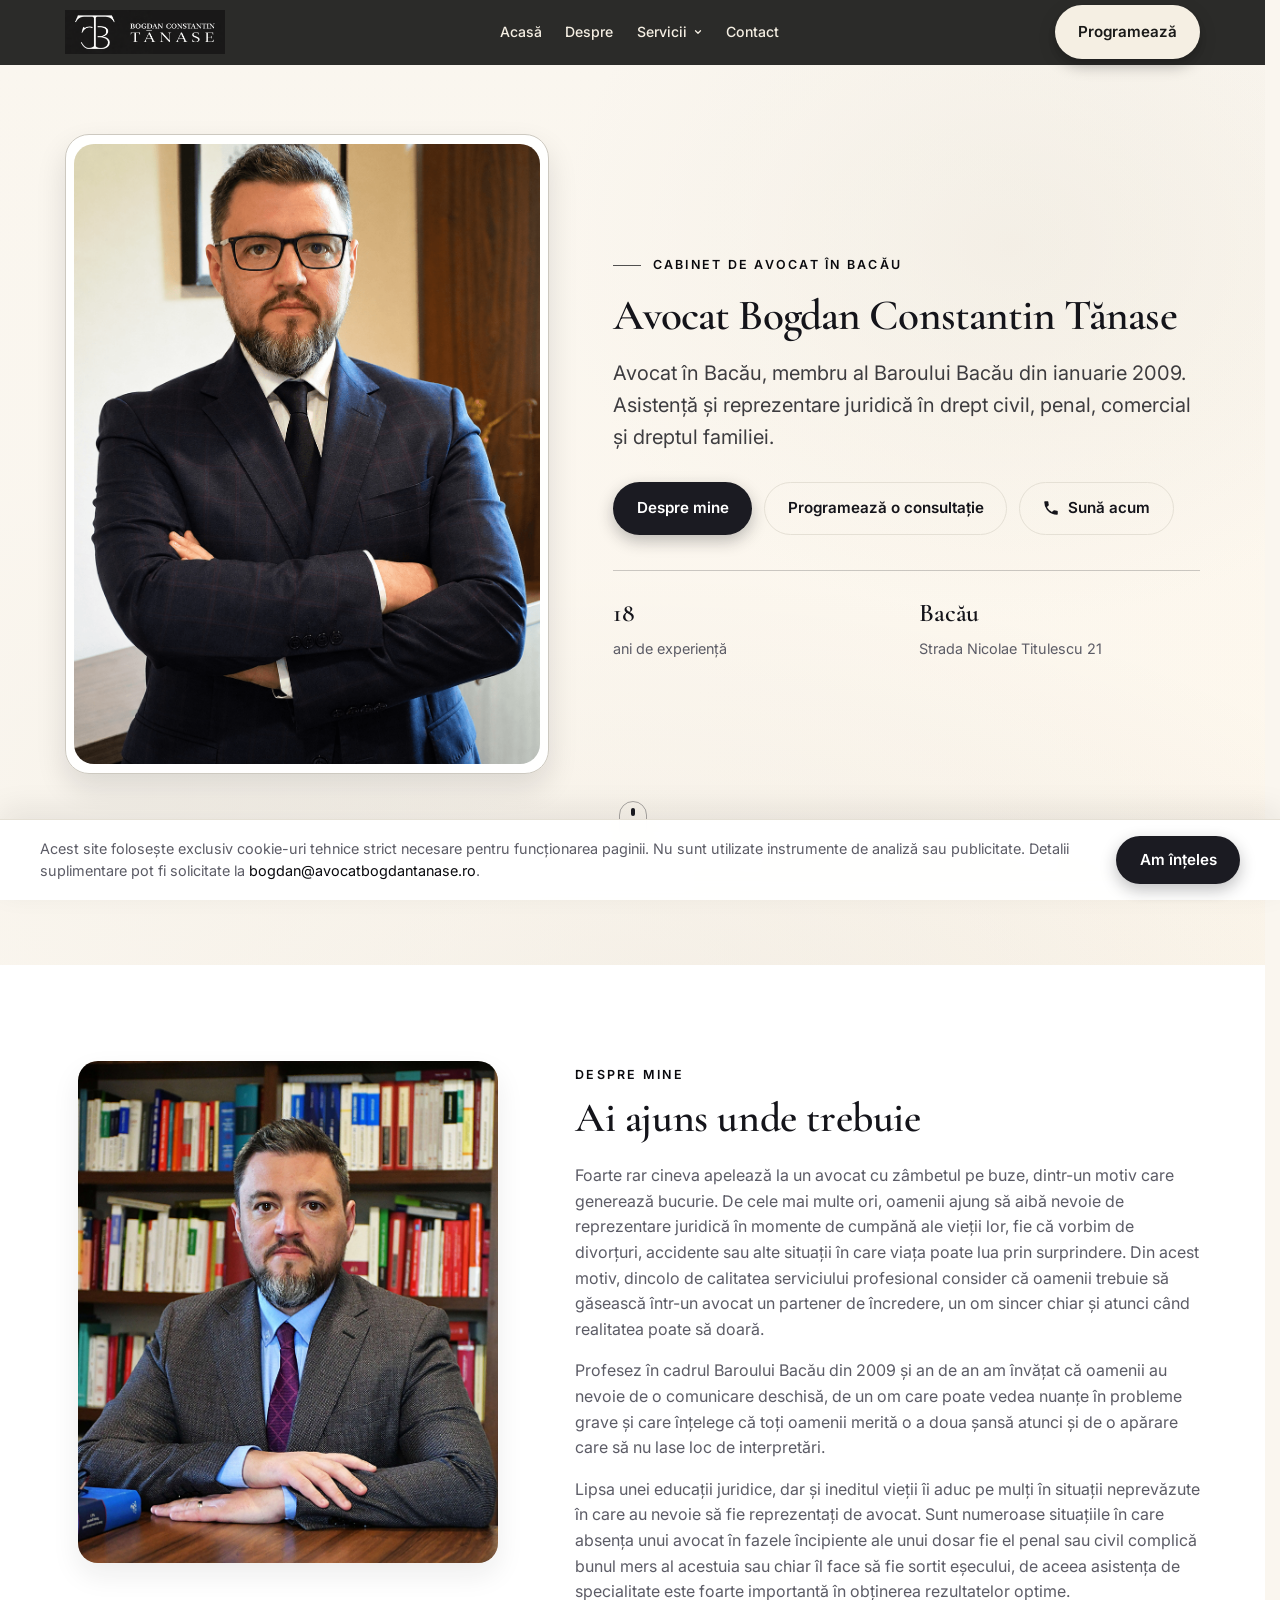
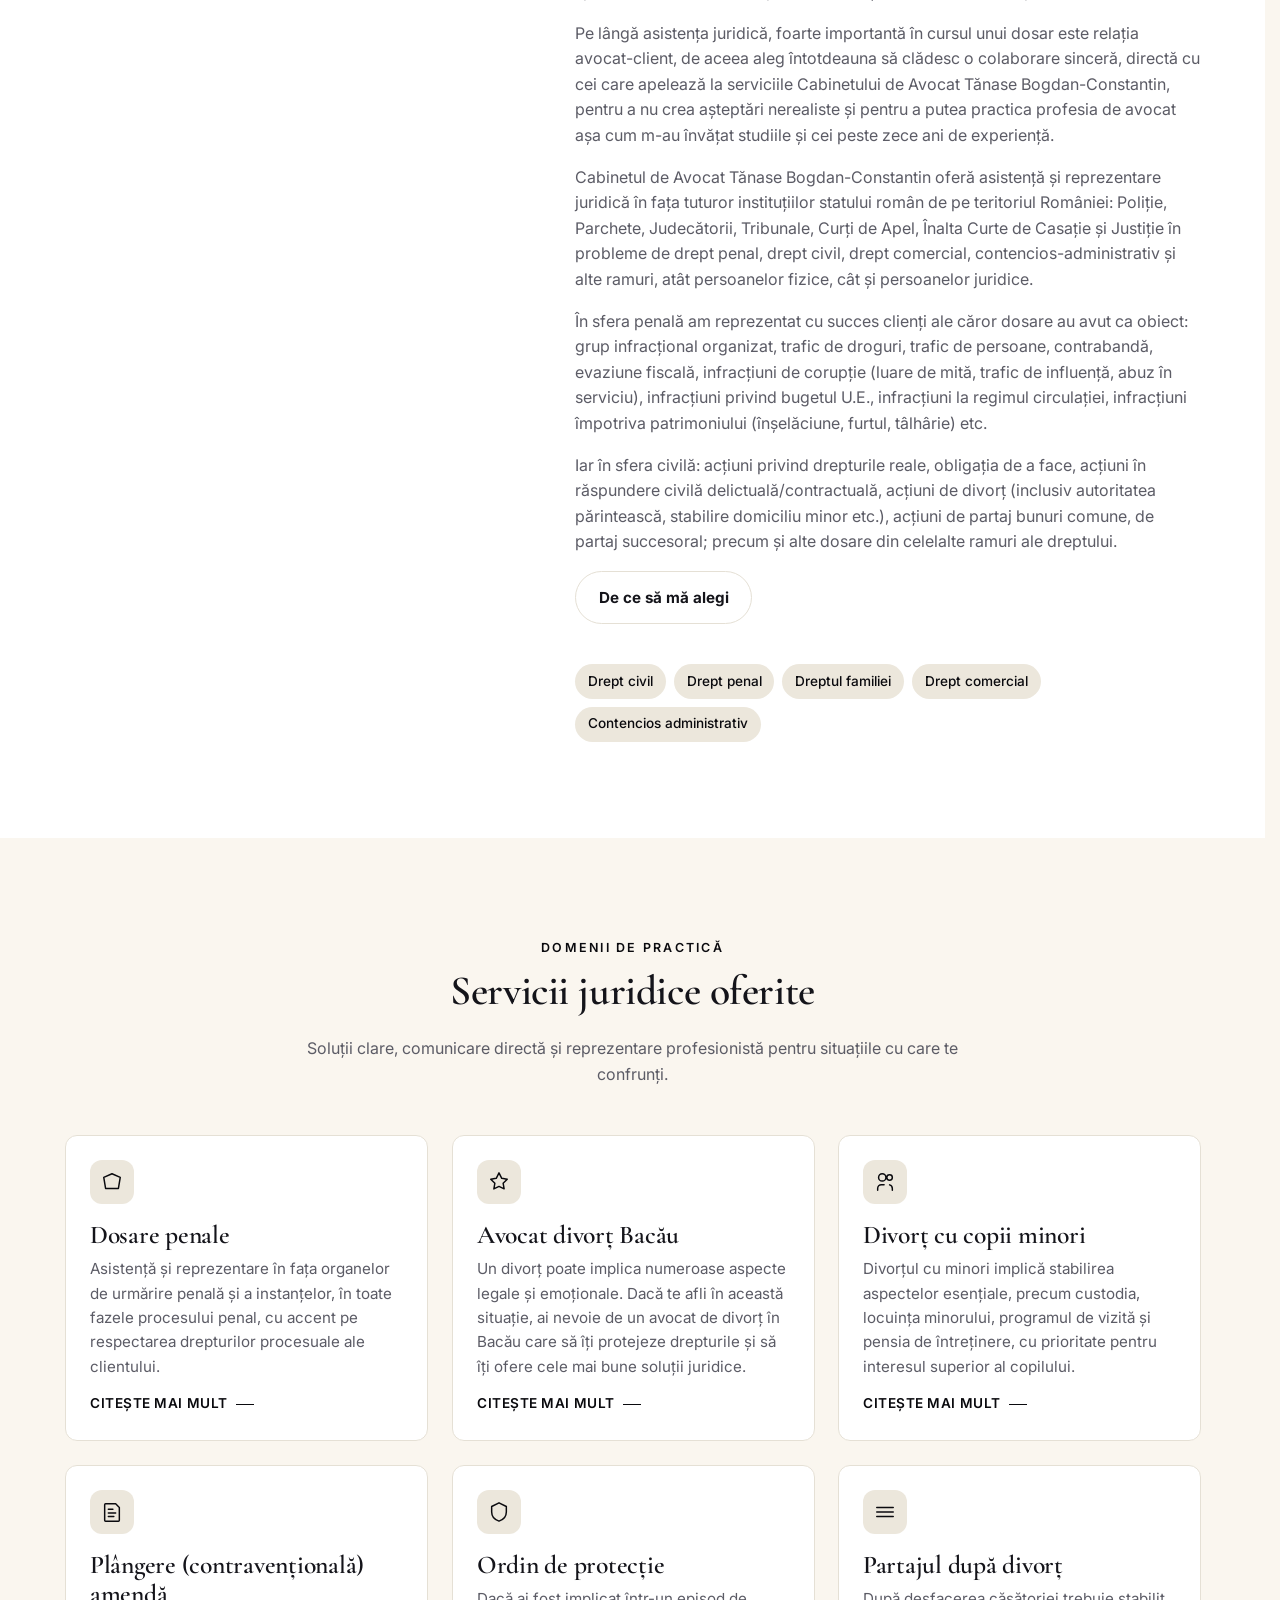
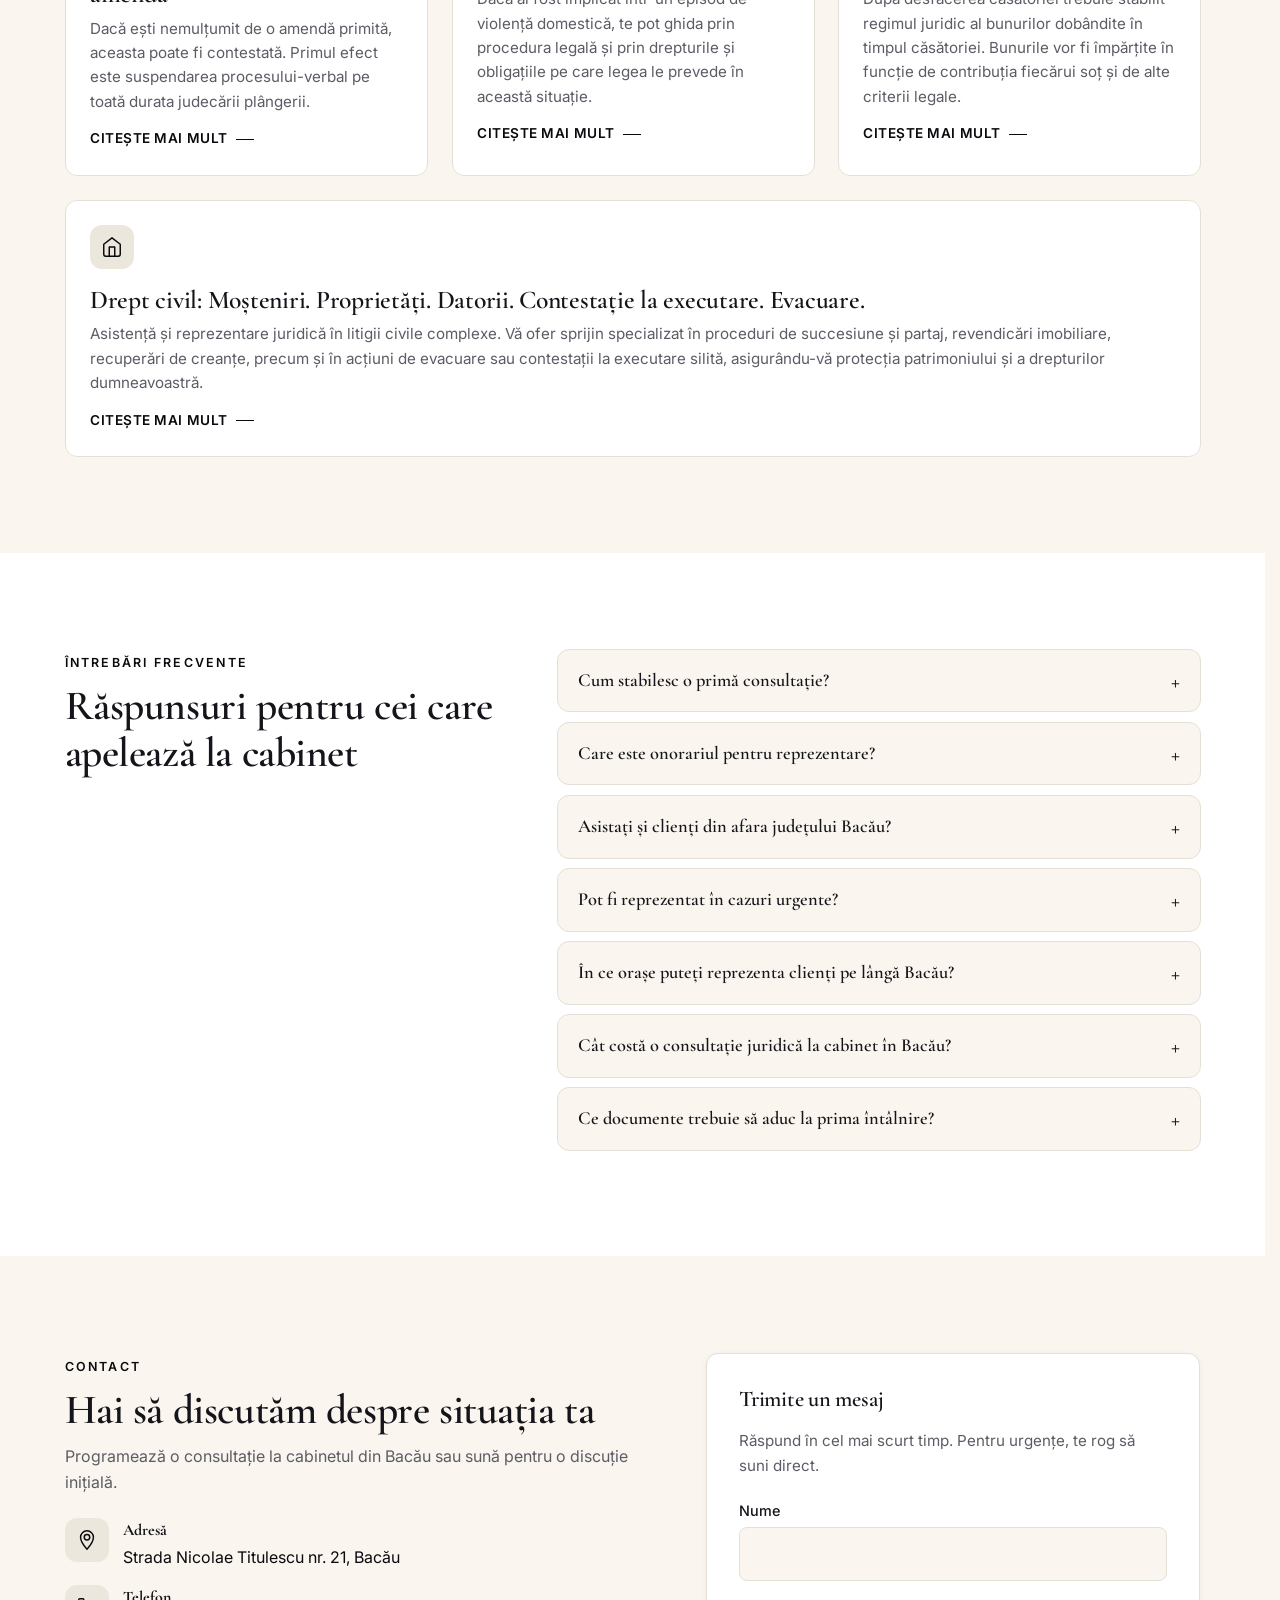
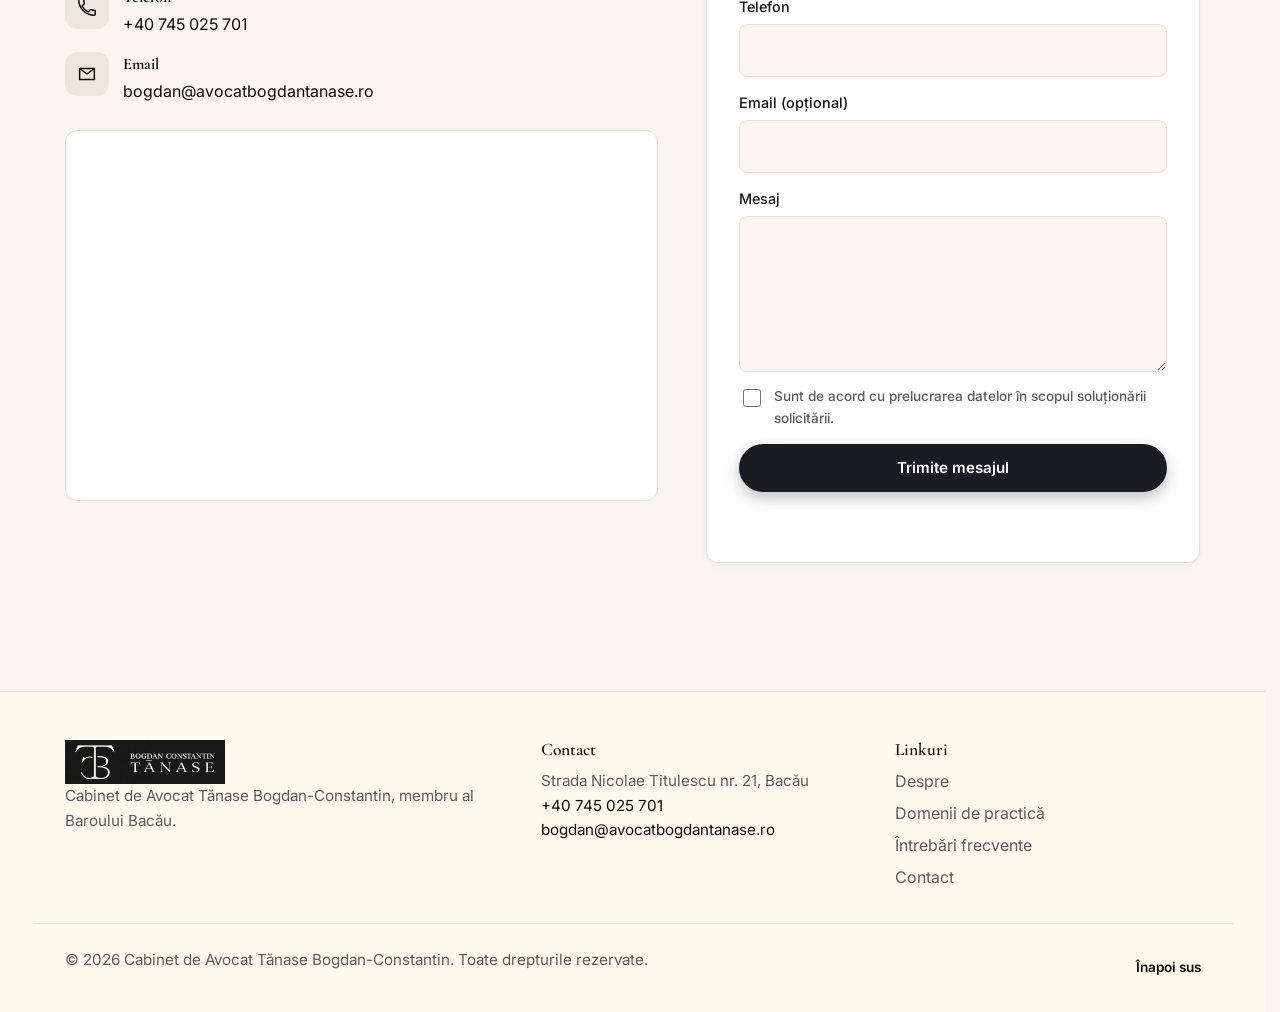
==== index.html @ f2c9bd24 "updated mobile menu" ====
<!doctype html>
<html lang="ro">

<head>
  <meta charset="utf-8">
  <meta name="viewport" content="width=device-width, initial-scale=1, viewport-fit=cover">
  <meta name="theme-color" content="#191918">
  <meta name="color-scheme" content="light dark">

  <title>Avocat Bacău | Cabinet Av. Bogdan Constantin Tănase</title>
  <meta name="description"
    content="Avocat în Bacău, Baroul Bacău din 2009. Drept civil, penal, divorț, partaj, ordin de protecție. Programări la +40 745 025 701.">
  <meta name="keywords"
    content="avocat Bacău, cabinet avocat Bacău, avocat Baroul Bacău, avocat divorț Bacău, avocat penalist Bacău, partaj Bacău, ordin de protecție Bacău, plângere contravențională Bacău, dosare penale Bacău, Bogdan Tănase avocat, dreptul familiei Bacău, drept civil Bacău">
  <meta name="author" content="Bogdan-Constantin Tănase">
  <meta name="robots" content="index, follow, max-image-preview:large">
  <meta name="geo.region" content="RO-BC">
  <meta name="geo.placename" content="Bacău">

  <link rel="canonical" href="https://www.avocatbogdantanase.ro/">
  <link rel="alternate" hreflang="ro-RO" href="https://www.avocatbogdantanase.ro/">
  <link rel="alternate" hreflang="x-default" href="https://www.avocatbogdantanase.ro/">

  <link rel="icon" href="favicon.ico" sizes="any">
  <link rel="icon" type="image/png" href="assets/img/logo.png" sizes="any">
  <link rel="apple-touch-icon" href="assets/img/logo.png">
  <link rel="manifest" href="site.webmanifest">

  <meta property="og:type" content="website">
  <meta property="og:locale" content="ro_RO">
  <meta property="og:site_name" content="Avocat Bogdan Constantin Tănase">
  <meta property="og:title" content="Avocat Bacău | Cabinet Av. Bogdan Constantin Tănase">
  <meta property="og:description"
    content="Avocat în Bacău, Baroul Bacău din 2009. Civil, penal, divorț, partaj, ordin de protecție. +40 745 025 701.">
  <meta property="og:url" content="https://www.avocatbogdantanase.ro/">
  <meta property="og:image" content="https://www.avocatbogdantanase.ro/assets/img/avocat-bogdan-tanase.png">
  <meta property="og:image:width" content="1200">
  <meta property="og:image:height" content="1200">
  <meta property="og:image:alt" content="Avocat Bogdan Constantin Tănase, cabinet avocat în Bacău">

  <meta name="twitter:card" content="summary_large_image">
  <meta name="twitter:title" content="Avocat Bacău | Cabinet Av. Bogdan Constantin Tănase">
  <meta name="twitter:description"
    content="Avocat în Bacău, Baroul Bacău. Civil, penal, dreptul familiei. Programări la +40 745 025 701.">
  <meta name="twitter:image" content="https://www.avocatbogdantanase.ro/assets/img/avocat-bogdan-tanase.png">

  <link rel="preconnect" href="https://fonts.googleapis.com">
  <link rel="preconnect" href="https://fonts.gstatic.com" crossorigin>
  <link rel="preload" as="image" href="assets/img/avocat-bogdan-tanase.png" fetchpriority="high">
  <link rel="stylesheet"
    href="https://fonts.googleapis.com/css2?family=Cormorant+Garamond:wght@500;600;700&family=Inter:wght@400;500;600;700&display=swap">
  <link rel="stylesheet" href="assets/css/styles.css">

  <script type="application/ld+json">
{
  "@context": "https://schema.org",
  "@graph": [
    {
      "@type": "Attorney",
      "@id": "https://www.avocatbogdantanase.ro/#attorney",
      "name": "Bogdan-Constantin Tănase",
      "alternateName": "Avocat Bogdan Constantin Tănase",
      "image": "https://www.avocatbogdantanase.ro/assets/img/avocat-bogdan-tanase.png",
      "url": "https://www.avocatbogdantanase.ro/",
      "telephone": "+40745025701",
      "email": "bogdan@avocatbogdantanase.ro",
      "memberOf": { "@type": "Organization", "name": "Baroul Bacău" },
      "address": {
        "@type": "PostalAddress",
        "streetAddress": "Strada Nicolae Titulescu 21",
        "addressLocality": "Bacău",
        "addressRegion": "Bacău",
        "addressCountry": "RO"
      },
      "areaServed": [
        { "@type": "City", "name": "Bacău" },
        { "@type": "AdministrativeArea", "name": "Județul Bacău" },
        { "@type": "Country", "name": "România" }
      ],
      "knowsLanguage": ["ro", "en"],
      "knowsAbout": [
        "Drept civil",
        "Drept penal",
        "Dreptul familiei",
        "Divorț",
        "Partaj",
        "Ordin de protecție",
        "Plângere contravențională",
        "Drept comercial",
        "Contencios administrativ"
      ]
    },
    {
      "@type": "Person",
      "@id": "https://www.avocatbogdantanase.ro/#person",
      "name": "Bogdan-Constantin Tănase",
      "jobTitle": "Avocat",
      "worksFor": { "@id": "https://www.avocatbogdantanase.ro/#business" },
      "memberOf": { "@type": "Organization", "name": "Baroul Bacău" },
      "url": "https://www.avocatbogdantanase.ro/",
      "image": "https://www.avocatbogdantanase.ro/assets/img/avocat-bogdan-tanase.png"
    },
    {
      "@type": "LegalService",
      "@id": "https://www.avocatbogdantanase.ro/#business",
      "name": "Cabinet de Avocat Tănase Bogdan-Constantin",
      "image": "https://www.avocatbogdantanase.ro/assets/img/avocat-bogdan-tanase.png",
      "logo": "https://www.avocatbogdantanase.ro/assets/img/logo.png",
      "url": "https://www.avocatbogdantanase.ro/",
      "telephone": "+40745025701",
      "email": "bogdan@avocatbogdantanase.ro",
      "priceRange": "$$",
      "currenciesAccepted": "RON",
      "paymentAccepted": "Numerar, Transfer bancar",
      "address": {
        "@type": "PostalAddress",
        "streetAddress": "Strada Nicolae Titulescu 21",
        "addressLocality": "Bacău",
        "addressRegion": "Bacău",
        "postalCode": "600162",
        "addressCountry": "RO"
      },
      "geo": {
        "@type": "GeoCoordinates",
        "latitude": "46.5670",
        "longitude": "26.9146"
      },
      "areaServed": [
        { "@type": "City", "name": "Bacău" },
        { "@type": "City", "name": "Onești" },
        { "@type": "City", "name": "Comănești" },
        { "@type": "City", "name": "Moinești" },
        { "@type": "AdministrativeArea", "name": "Județul Bacău" }
      ],
      "openingHoursSpecification": [
        {
          "@type": "OpeningHoursSpecification",
          "dayOfWeek": ["Monday","Tuesday","Wednesday","Thursday","Friday"],
          "opens": "09:00",
          "closes": "18:00"
        }
      ],
      "hasOfferCatalog": {
        "@type": "OfferCatalog",
        "name": "Servicii juridice",
        "itemListElement": [
          { "@type": "Offer", "itemOffered": { "@type": "Service", "name": "Avocat divorț Bacău", "url": "https://www.avocatbogdantanase.ro/servicii/avocat-divort-bacau.html" } },
          { "@type": "Offer", "itemOffered": { "@type": "Service", "name": "Divorț cu copii minori", "url": "https://www.avocatbogdantanase.ro/servicii/divort-cu-copii-minori.html" } },
          { "@type": "Offer", "itemOffered": { "@type": "Service", "name": "Partaj după divorț", "url": "https://www.avocatbogdantanase.ro/servicii/partaj-dupa-divort.html" } },
          { "@type": "Offer", "itemOffered": { "@type": "Service", "name": "Ordin de protecție", "url": "https://www.avocatbogdantanase.ro/servicii/ordin-de-protectie.html" } },
          { "@type": "Offer", "itemOffered": { "@type": "Service", "name": "Plângere contravențională", "url": "https://www.avocatbogdantanase.ro/servicii/plangere-contraventionala.html" } },
          { "@type": "Offer", "itemOffered": { "@type": "Service", "name": "Avocat penalist", "url": "https://www.avocatbogdantanase.ro/servicii/dosare-penale.html" } }
        ]
      }
    },
    {
      "@type": "BreadcrumbList",
      "itemListElement": [
        {
          "@type": "ListItem",
          "position": 1,
          "name": "Acasă",
          "item": "https://www.avocatbogdantanase.ro/"
        }
      ]
    },
    {
      "@type": "FAQPage",
      "mainEntity": [
        {
          "@type": "Question",
          "name": "Cum stabilesc o primă consultație?",
          "acceptedAnswer": {
            "@type": "Answer",
            "text": "Programarea se face telefonic la +40 745 025 701 sau prin formularul de contact. Vei primi confirmarea zilei și a orei rezervate."
          }
        },
        {
          "@type": "Question",
          "name": "Care este onorariul pentru reprezentare?",
          "acceptedAnswer": {
            "@type": "Answer",
            "text": "Onorariul se discută transparent la prima întâlnire, în funcție de complexitatea dosarului și de etapele necesare. Nu există costuri ascunse."
          }
        },
        {
          "@type": "Question",
          "name": "Asistați și clienți din afara județului Bacău?",
          "acceptedAnswer": {
            "@type": "Answer",
            "text": "Da. Cabinetul oferă asistență și reprezentare juridică în fața instanțelor de pe întreg teritoriul României."
          }
        },
        {
          "@type": "Question",
          "name": "Pot fi reprezentat în cazuri urgente?",
          "acceptedAnswer": {
            "@type": "Answer",
            "text": "În situațiile urgente, precum reținere, audieri sau ordin de protecție, te rog să suni direct la +40 745 025 701."
          }
        },
        {
          "@type": "Question",
          "name": "În ce orașe puteți reprezenta clienți pe lângă Bacău?",
          "acceptedAnswer": {
            "@type": "Answer",
            "text": "Cabinetul are sediul în Bacău, însă reprezint clienți și în Onești, Comănești, Moinești, precum și în fața Curții de Apel Bacău și a tuturor instanțelor din județ. Pentru cauze din alte județe, asistența se poate organiza prin substituire colegială sau deplasare, în funcție de complexitatea dosarului."
          }
        },
        {
          "@type": "Question",
          "name": "Cât costă o consultație juridică la cabinet în Bacău?",
          "acceptedAnswer": {
            "@type": "Answer",
            "text": "Onorariul pentru o consultație inițială se stabilește la programare, în funcție de complexitatea problemei și de durata estimată a întâlnirii. Pentru cauzele preluate ulterior, valoarea consultației se include în onorariul global. Toate aspectele financiare sunt comunicate clar înainte de semnarea contractului de asistență juridică."
          }
        },
        {
          "@type": "Question",
          "name": "Ce documente trebuie să aduc la prima întâlnire?",
          "acceptedAnswer": {
            "@type": "Answer",
            "text": "Aduceți cartea de identitate și orice înscris relevant pentru cauza dumneavoastră: contracte, procese-verbale, citații, hotărâri anterioare, sentințe, corespondență. Dacă nu sunteți sigur ce este util, treceți pe la cabinet cu tot dosarul așa cum îl aveți; alegem împreună ce ne folosește."
          }
        }
      ]
    }
  ]
}
</script>
</head>

<body>

  <a class="skip-link" href="#main">Sari la conținut</a>

  <div class="scroll-progress" aria-hidden="true"><span></span></div>

  <header class="site-header" id="top">
    <div class="container header-row">
      <a href="#top" class="brand" aria-label="Avocat Bogdan Constantin Tănase, pagina principală">
        <img src="assets/img/logo.png" alt="Cabinet de Avocat Bogdan Constantin Tănase, Baroul Bacău" width="160"
          height="48" decoding="async" fetchpriority="high">
      </a>

      <nav class="nav-desktop" aria-label="Navigație principală">
        <ul>
          <li><a href="#hero">Acasă</a></li>
          <li><a href="#despre">Despre</a></li>
          <li class="has-dropdown">
            <a href="#domenii">
              Servicii
              <svg width="10" height="10" viewBox="0 0 24 24" fill="none" stroke="currentColor" stroke-width="3" stroke-linecap="round" stroke-linejoin="round" aria-hidden="true"><path d="M6 9l6 6 6-6"/></svg>
            </a>
            <ul class="dropdown">
              <li><a href="servicii/avocat-divort-bacau.html">Avocat divorț</a></li>
              <li><a href="servicii/divort-cu-copii-minori.html">Divorț cu minori</a></li>
              <li><a href="servicii/partaj-dupa-divort.html">Partaj după divorț</a></li>
              <li><a href="servicii/dosare-penale.html">Dosare penale</a></li>
              <li><a href="servicii/plangere-contraventionala.html">Plângere contravențională</a></li>
              <li><a href="servicii/ordin-de-protectie.html">Ordin de protecție</a></li>
              <li><a href="servicii/drept-civil.html">Drept civil</a></li>
            </ul>
          </li>
          <li><a href="#contact">Contact</a></li>
        </ul>
      </nav>

      <a class="btn btn-primary header-cta" href="#contact">Programează</a>

      <button class="menu-toggle" type="button" aria-label="Deschide meniul" aria-controls="mobile-menu"
        aria-expanded="false">
        <span></span><span></span><span></span>
      </button>
    </div>
  </header>

  <dialog id="mobile-menu" class="mobile-menu" aria-label="Meniu mobil">
    <div class="mobile-menu-inner">
      <button class="menu-close" type="button" aria-label="Închide meniul">
        <svg width="24" height="24" viewBox="0 0 24 24" aria-hidden="true">
          <path d="M6 6l12 12M18 6L6 18" fill="none" stroke="currentColor" stroke-width="2" stroke-linecap="round" />
        </svg>
      </button>
      <nav aria-label="Navigație mobilă">
        <ul>
          <li><a href="#hero" data-close>Acasă</a></li>
          <li><a href="#domenii" data-close>Domenii de practică</a></li>
          <li><a href="#alegere" data-close>De ce să mă alegi</a></li>
          <li><a href="#faq" data-close>Întrebări frecvente</a></li>
          <li><a href="#contact" data-close>Contact</a></li>
        </ul>
      </nav>
    </div>
  </dialog>

  <main id="main">

    <section class="hero" id="hero">
      <div class="hero-bg" aria-hidden="true">
        <div class="hero-layer"></div>
      </div>
      <div class="container hero-inner">
        <div class="hero-portrait">
          <img src="assets/img/homepage.png"
            alt="Portret Avocat Bogdan Constantin Tănase, cabinet de avocat în Bacău"
            width="900" height="1200" decoding="async" fetchpriority="high">
        </div>
        <div class="hero-content">
          <p class="eyebrow">Cabinet de Avocat în Bacău</p>
          <h1>Avocat Bogdan Constantin Tănase</h1>
          <p class="lede">Avocat în Bacău, membru al Baroului Bacău din ianuarie 2009. Asistență și reprezentare juridică
            în drept civil, penal, comercial și dreptul familiei.</p>
          <div class="hero-cta">
            <a class="btn btn-primary" href="#despre">Despre mine</a>
            <a class="btn btn-ghost" href="#contact">Programează o consultație</a>
            <a class="btn btn-ghost" href="tel:+40745025701" aria-label="Sună la numărul +40 745 025 701">
              <svg width="18" height="18" viewBox="0 0 24 24" aria-hidden="true" focusable="false">
                <path
                  d="M6.6 10.8a15.1 15.1 0 0 0 6.6 6.6l2.2-2.2a1 1 0 0 1 1-.25 11.5 11.5 0 0 0 3.6.57 1 1 0 0 1 1 1V20a1 1 0 0 1-1 1A17 17 0 0 1 3 4a1 1 0 0 1 1-1h3.5a1 1 0 0 1 1 1 11.5 11.5 0 0 0 .57 3.6 1 1 0 0 1-.25 1L6.6 10.8z"
                  fill="currentColor" />
              </svg>
              Sună acum
            </a>
          </div>
          <ul class="hero-meta">
            <li><strong>18</strong><span>ani de experiență</span></li>
            <li><strong>Bacău</strong><span>Strada Nicolae Titulescu 21</span></li>
          </ul>
        </div>
      </div>
      <a class="scroll-indicator" href="#despre" aria-label="Derulează către secțiunea Despre">
        <span></span>
      </a>
    </section>

    <section class="section despre" id="despre">
      <div class="container despre-grid">
        <div class="despre-photo">
          <img src="assets/img/avocat-bogdan-tanase-latest.jpg"
            alt="Avocat Bogdan Constantin Tănase, Baroul Bacău, cabinet de avocat în Bacău, strada Nicolae Titulescu"
            width="900" height="1200" loading="lazy" decoding="async">
        </div>
        <div class="despre-text">
          <p class="eyebrow">Despre mine</p>
          <h2>Ai ajuns unde trebuie</h2>
          <p>Foarte rar cineva apelează la un avocat cu zâmbetul pe buze, dintr-un motiv care generează bucurie. De cele
            mai multe ori, oamenii ajung să aibă nevoie de reprezentare juridică în momente de cumpănă ale vieții lor,
            fie că vorbim de divorțuri, accidente sau alte situații în care viața poate lua prin surprindere. Din acest
            motiv, dincolo de calitatea serviciului profesional consider că oamenii trebuie să găsească într-un avocat
            un partener de încredere, un om sincer chiar și atunci când realitatea poate să doară.</p>
          <p>Profesez în cadrul Baroului Bacău din 2009 și an de an am învățat că oamenii au nevoie de o comunicare
            deschisă, de un om care poate vedea nuanțe în probleme grave și care înțelege că toți oamenii merită o a
            doua șansă atunci și de o apărare care să nu lase loc de interpretări.</p>
          <p>Lipsa unei educații juridice, dar și ineditul vieții îi aduc pe mulți în situații neprevăzute în care au
            nevoie să fie reprezentați de avocat. Sunt numeroase situațiile în care absența unui avocat în fazele
            încipiente ale unui dosar fie el penal sau civil complică bunul mers al acestuia sau chiar îl face să fie
            sortit eșecului, de aceea asistența de specialitate este foarte importantă în obținerea rezultatelor optime.
          </p>
          <p>Pe lângă asistența juridică, foarte importantă în cursul unui dosar este relația avocat-client, de aceea
            aleg întotdeauna să clădesc o colaborare sinceră, directă cu cei care apelează la serviciile Cabinetului de
            Avocat Tănase Bogdan-Constantin, pentru a nu crea așteptări nerealiste și pentru a putea practica profesia
            de avocat așa cum m-au învățat studiile și cei peste zece ani de experiență.</p>
          <p>Cabinetul de Avocat Tănase Bogdan-Constantin oferă asistență și reprezentare juridică în fața tuturor
            instituțiilor statului român de pe teritoriul României: Poliție, Parchete, Judecătorii, Tribunale, Curți de
            Apel, Înalta Curte de Casație și Justiție în probleme de drept penal, drept civil, drept comercial,
            contencios-administrativ și alte ramuri, atât persoanelor fizice, cât și persoanelor juridice.</p>
          <p>În sfera penală am reprezentat cu succes clienți ale căror dosare au avut ca obiect: grup infracțional
            organizat, trafic de droguri, trafic de persoane, contrabandă, evaziune fiscală, infracțiuni de corupție
            (luare de mită, trafic de influență, abuz în serviciu), infracțiuni privind bugetul U.E., infracțiuni la
            regimul circulației, infracțiuni împotriva patrimoniului (înșelăciune, furtul, tâlhârie) etc.</p>
          <p>Iar în sfera civilă: acțiuni privind drepturile reale, obligația de a face, acțiuni în răspundere civilă
            delictuală/contractuală, acțiuni de divorț (inclusiv autoritatea părintească, stabilire domiciliu minor
            etc.), acțiuni de partaj bunuri comune, de partaj succesoral; precum și alte dosare din celelalte ramuri ale
            dreptului.</p>
          <a href="despre-mine.html" class="btn btn-ghost"
            style="margin-bottom: 1.5rem; display: inline-flex; width: fit-content; font-weight: bold;">De ce să mă
            alegi</a>
          <div class="despre-tags">
            <span>Drept civil</span>
            <span>Drept penal</span>
            <span>Dreptul familiei</span>
            <span>Drept comercial</span>
            <span>Contencios administrativ</span>
          </div>
        </div>
      </div>
    </section>

    <section class="section domenii" id="domenii">
      <div class="container">
        <header class="section-head">
          <p class="eyebrow">Domenii de practică</p>
          <h2>Servicii juridice oferite</h2>
          <p class="section-sub">Soluții clare, comunicare directă și reprezentare profesionistă pentru situațiile cu
            care te confrunți.</p>
        </header>

        <div class="cards" role="list">
          <article class="card" role="listitem">
            <div class="card-icon" aria-hidden="true">
              <svg viewBox="0 0 24 24">
                <path d="M12 3l9 4-2 12H5L3 7l9-4z" fill="none" stroke="currentColor" stroke-width="1.6"
                  stroke-linejoin="round" />
              </svg>
            </div>
            <h3><a class="card-stretched" href="servicii/dosare-penale.html">Dosare penale</a></h3>
            <p>Asistență și reprezentare în fața organelor de urmărire penală și a instanțelor, în toate fazele
              procesului penal, cu accent pe respectarea drepturilor procesuale ale clientului.</p>
            <span class="card-link" aria-hidden="true">Citește mai mult</span>
          </article>

          <article class="card" role="listitem">
            <div class="card-icon" aria-hidden="true">
              <svg viewBox="0 0 24 24">
                <path d="M12 2l3 6 6 .9-4.5 4.4 1.1 6.2L12 16.8 6.4 19.5l1.1-6.2L3 8.9 9 8z" fill="none"
                  stroke="currentColor" stroke-width="1.6" stroke-linejoin="round" />
              </svg>
            </div>
            <h3><a class="card-stretched" href="servicii/avocat-divort-bacau.html">Avocat divorț Bacău</a></h3>
            <p>Un divorț poate implica numeroase aspecte legale și emoționale. Dacă te afli în această situație, ai
              nevoie de un avocat de divorț în Bacău care să îți protejeze drepturile și să îți ofere cele mai bune
              soluții juridice.</p>
            <span class="card-link" aria-hidden="true">Citește mai mult</span>
          </article>

          <article class="card" role="listitem">
            <div class="card-icon" aria-hidden="true">
              <svg viewBox="0 0 24 24">
                <path
                  d="M4 21v-2a4 4 0 0 1 4-4h3M20 21v-2a4 4 0 0 0-3-3.87M9 11a4 4 0 1 0 0-8 4 4 0 0 0 0 8zm8-1a3 3 0 1 0 0-6 3 3 0 0 0 0 6z"
                  fill="none" stroke="currentColor" stroke-width="1.6" stroke-linejoin="round" stroke-linecap="round" />
              </svg>
            </div>
            <h3><a class="card-stretched" href="servicii/divort-cu-copii-minori.html">Divorț cu copii minori</a></h3>
            <p>Divorțul cu minori implică stabilirea aspectelor esențiale, precum custodia, locuința minorului,
              programul de vizită și pensia de întreținere, cu prioritate pentru interesul superior al copilului.</p>
            <span class="card-link" aria-hidden="true">Citește mai mult</span>
          </article>

          <article class="card" role="listitem">
            <div class="card-icon" aria-hidden="true">
              <svg viewBox="0 0 24 24">
                <path d="M5 3h11l4 4v14a1 1 0 0 1-1 1H5a1 1 0 0 1-1-1V4a1 1 0 0 1 1-1zM8 13h8M8 17h6M8 9h5" fill="none"
                  stroke="currentColor" stroke-width="1.6" stroke-linejoin="round" stroke-linecap="round" />
              </svg>
            </div>
            <h3><a class="card-stretched" href="servicii/plangere-contraventionala.html">Plângere (contravențională)
                amendă</a>
            </h3>
            <p>Dacă ești nemulțumit de o amendă primită, aceasta poate fi contestată. Primul efect este suspendarea
              procesului-verbal pe toată durata judecării plângerii.</p>
            <span class="card-link" aria-hidden="true">Citește mai mult</span>
          </article>

          <article class="card" role="listitem">
            <div class="card-icon" aria-hidden="true">
              <svg viewBox="0 0 24 24">
                <path d="M12 2l8 4v6c0 5-3.5 8.5-8 10-4.5-1.5-8-5-8-10V6l8-4z" fill="none" stroke="currentColor"
                  stroke-width="1.6" stroke-linejoin="round" />
              </svg>
            </div>
            <h3><a class="card-stretched" href="servicii/ordin-de-protectie.html">Ordin de protecție</a></h3>
            <p>Dacă ai fost implicat într-un episod de violență domestică, te pot ghida prin procedura legală și prin
              drepturile și obligațiile pe care legea le prevede în această situație.</p>
            <span class="card-link" aria-hidden="true">Citește mai mult</span>
          </article>

          <article class="card" role="listitem">
            <div class="card-icon" aria-hidden="true">
              <svg viewBox="0 0 24 24">
                <path d="M3 7h18M3 12h18M3 17h18" fill="none" stroke="currentColor" stroke-width="1.6"
                  stroke-linecap="round" />
              </svg>
            </div>
            <h3><a class="card-stretched" href="servicii/partaj-dupa-divort.html">Partajul după divorț</a></h3>
            <p>După desfacerea căsătoriei trebuie stabilit regimul juridic al bunurilor dobândite în timpul căsătoriei.
              Bunurile vor fi împărțite în funcție de contribuția fiecărui soț și de alte criterii legale.</p>
            <span class="card-link" aria-hidden="true">Citește mai mult</span>
          </article>

          <article class="card card-wide" role="listitem">
            <div class="card-icon" aria-hidden="true">
              <svg viewBox="0 0 24 24">
                <path d="M3 9l9-7 9 7v11a2 2 0 0 1-2 2H5a2 2 0 0 1-2-2z" fill="none" stroke="currentColor"
                  stroke-width="1.6" stroke-linecap="round" stroke-linejoin="round" />
                <polyline points="9 22 9 12 15 12 15 22" fill="none" stroke="currentColor" stroke-width="1.6"
                  stroke-linecap="round" stroke-linejoin="round" />
              </svg>
            </div>
            <h3><a class="card-stretched" href="servicii/drept-civil.html">Drept civil: Moșteniri. Proprietăți. Datorii.
                Contestație la executare. Evacuare.</a></h3>
            <p>Asistență și reprezentare juridică în litigii civile complexe. Vă ofer sprijin specializat în proceduri
              de succesiune și partaj, revendicări imobiliare, recuperări de creanțe, precum și în acțiuni de evacuare
              sau contestații la executare silită, asigurându-vă protecția patrimoniului și a drepturilor dumneavoastră.
            </p>
            <span class="card-link" aria-hidden="true">Citește mai mult</span>
          </article>
        </div>
      </div>
    </section>

    <section class="section faq" id="faq">
      <div class="container faq-grid">
        <header class="section-head">
          <p class="eyebrow">Întrebări frecvente</p>
          <h2>Răspunsuri pentru cei care apelează la cabinet</h2>
        </header>
        <div class="faq-list">
          <details>
            <summary>Cum stabilesc o primă consultație?</summary>
            <p>Programarea se face telefonic la +40 745 025 701 sau prin formularul de contact. Vei primi confirmarea
              zilei și a orei rezervate.</p>
          </details>
          <details>
            <summary>Care este onorariul pentru reprezentare?</summary>
            <p>Onorariul se discută transparent la prima întâlnire, în funcție de complexitatea dosarului și de etapele
              necesare. Nu există costuri ascunse.</p>
          </details>
          <details>
            <summary>Asistați și clienți din afara județului Bacău?</summary>
            <p>Da. Cabinetul oferă asistență și reprezentare juridică în fața instanțelor de pe întreg teritoriul
              României.</p>
          </details>
          <details>
            <summary>Pot fi reprezentat în cazuri urgente?</summary>
            <p>În situațiile urgente, precum reținere, audieri sau ordin de protecție, te rog să suni direct la +40 745
              025 701.</p>
          </details>
          <details>
            <summary>În ce orașe puteți reprezenta clienți pe lângă Bacău?</summary>
            <p>Cabinetul are sediul în Bacău, însă reprezint clienți și în Onești, Comănești, Moinești, precum și în
              fața Curții de Apel Bacău și a tuturor instanțelor din județ. Pentru cauze din alte județe, asistența se
              poate organiza prin substituire colegială sau deplasare, în funcție de complexitatea dosarului.</p>
          </details>
          <details>
            <summary>Cât costă o consultație juridică la cabinet în Bacău?</summary>
            <p>Onorariul pentru o consultație inițială se stabilește la programare, în funcție de complexitatea
              problemei și de durata estimată a întâlnirii. Pentru cauzele preluate ulterior, valoarea consultației se
              include în onorariul global. Toate aspectele financiare sunt comunicate clar înainte de semnarea
              contractului de asistență juridică.</p>
          </details>
          <details>
            <summary>Ce documente trebuie să aduc la prima întâlnire?</summary>
            <p>Aduceți cartea de identitate și orice înscris relevant pentru cauza dumneavoastră: contracte,
              procese-verbale, citații, hotărâri anterioare, sentințe, corespondență. Dacă nu sunteți sigur ce este
              util, treceți pe la cabinet cu tot dosarul așa cum îl aveți; alegem împreună ce ne folosește.</p>
          </details>
        </div>
      </div>
    </section>

    <section class="section contact" id="contact">
      <div class="container contact-grid">
        <div class="contact-info">
          <p class="eyebrow">Contact</p>
          <h2>Hai să discutăm despre situația ta</h2>
          <p class="section-sub">Programează o consultație la cabinetul din Bacău sau sună pentru o discuție inițială.
          </p>

          <ul class="contact-list">
            <li>
              <span class="ci" aria-hidden="true">
                <svg viewBox="0 0 24 24">
                  <path d="M12 22s7-7.58 7-13a7 7 0 1 0-14 0c0 5.42 7 13 7 13zm0-10a3 3 0 1 1 0-6 3 3 0 0 1 0 6z"
                    fill="none" stroke="currentColor" stroke-width="1.6" stroke-linejoin="round" />
                </svg>
              </span>
              <div>
                <strong>Adresă</strong>
                <a href="https://www.google.com/maps/search/?api=1&amp;query=Strada+Nicolae+Titulescu+21+Bac%C4%83u"
                  target="_blank" rel="noopener">Strada Nicolae Titulescu nr. 21, Bacău</a>
              </div>
            </li>
            <li>
              <span class="ci" aria-hidden="true">
                <svg viewBox="0 0 24 24">
                  <path
                    d="M6.6 10.8a15.1 15.1 0 0 0 6.6 6.6l2.2-2.2a1 1 0 0 1 1-.25 11.5 11.5 0 0 0 3.6.57 1 1 0 0 1 1 1V20a1 1 0 0 1-1 1A17 17 0 0 1 3 4a1 1 0 0 1 1-1h3.5a1 1 0 0 1 1 1 11.5 11.5 0 0 0 .57 3.6 1 1 0 0 1-.25 1L6.6 10.8z"
                    fill="none" stroke="currentColor" stroke-width="1.6" stroke-linejoin="round" />
                </svg>
              </span>
              <div>
                <strong>Telefon</strong>
                <a href="tel:+40745025701">+40 745 025 701</a>
              </div>
            </li>
            <li>
              <span class="ci" aria-hidden="true">
                <svg viewBox="0 0 24 24">
                  <path d="M4 6h16v12H4zM4 6l8 6 8-6" fill="none" stroke="currentColor" stroke-width="1.6"
                    stroke-linejoin="round" />
                </svg>
              </span>
              <div>
                <strong>Email</strong>
                <a href="mailto:bogdan@avocatbogdantanase.ro">bogdan@avocatbogdantanase.ro</a>
              </div>
            </li>
          </ul>

          <div class="map">
            <iframe title="Harta cabinetului de avocat din Bacău"
              src="https://www.google.com/maps?q=Strada+Nicolae+Titulescu+21+Bac%C4%83u&output=embed" loading="lazy"
              referrerpolicy="no-referrer-when-downgrade"></iframe>
          </div>
        </div>

        <form class="contact-form" id="contact-form" action="api/send.php" method="POST" novalidate>
          <h3>Trimite un mesaj</h3>
          <p class="form-help">Răspund în cel mai scurt timp. Pentru urgențe, te rog să suni direct.</p>

          <label>
            <span>Nume</span>
            <input type="text" name="nume" autocomplete="name" required minlength="2" inputmode="text">
          </label>
          <label>
            <span>Telefon</span>
            <input type="tel" name="telefon" autocomplete="tel" inputmode="tel" required pattern="[0-9 +().-]{6,}">
          </label>
          <label>
            <span>Email (opțional)</span>
            <input type="email" name="email" autocomplete="email" inputmode="email">
          </label>
          <label>
            <span>Mesaj</span>
            <textarea name="mesaj" rows="5" required minlength="10"></textarea>
          </label>
          <label class="check">
            <input type="checkbox" name="consimtamant" required>
            <span>Sunt de acord cu prelucrarea datelor în scopul soluționării solicitării.</span>
          </label>

          <input type="text" name="website" tabindex="-1" autocomplete="off" aria-hidden="true"
            style="position:absolute;left:-9999px;width:1px;height:1px;opacity:0;pointer-events:none">

          <button class="btn btn-primary" type="submit">Trimite mesajul</button>
          <p class="form-status" role="status" aria-live="polite"></p>
        </form>
      </div>
    </section>

  </main>

  <div class="fab-stack" aria-label="Acțiuni rapide">
    <a class="fab fab-whatsapp" href="https://wa.me/40745025701" target="_blank" rel="noopener"
      aria-label="Scrie pe WhatsApp">
      <svg width="22" height="22" viewBox="0 0 24 24" aria-hidden="true">
        <path
          d="M19.1 4.9A10 10 0 0 0 4.3 18.4L3 22l3.7-1.2a10 10 0 0 0 14.8-8.6 10 10 0 0 0-2.4-7.3zm-7 15.5a8.3 8.3 0 0 1-4.2-1.1l-.3-.2-2.2.7.7-2.1-.2-.3a8.3 8.3 0 1 1 6.2 3zm4.6-6.2c-.3-.1-1.5-.7-1.7-.8s-.4-.1-.6.1-.7.8-.8 1c-.2.1-.3.2-.6 0a6.8 6.8 0 0 1-2-1.2 7.6 7.6 0 0 1-1.4-1.7c-.1-.3 0-.4.1-.5l.4-.4.2-.4v-.4l-.7-1.7c-.2-.4-.4-.4-.6-.4h-.5a1 1 0 0 0-.7.3 3 3 0 0 0-.9 2.2c0 1.3 1 2.6 1.1 2.7s1.9 2.9 4.6 4.1c.6.3 1.1.4 1.5.6.6.2 1.2.2 1.6.1.5-.1 1.5-.6 1.7-1.2s.2-1.1.2-1.2-.2-.2-.5-.4z"
          fill="currentColor" />
      </svg>
    </a>
    <a class="fab fab-call" href="tel:+40745025701" aria-label="Sună la +40 745 025 701">
      <svg width="22" height="22" viewBox="0 0 24 24" aria-hidden="true">
        <path
          d="M6.6 10.8a15.1 15.1 0 0 0 6.6 6.6l2.2-2.2a1 1 0 0 1 1-.25 11.5 11.5 0 0 0 3.6.57 1 1 0 0 1 1 1V20a1 1 0 0 1-1 1A17 17 0 0 1 3 4a1 1 0 0 1 1-1h3.5a1 1 0 0 1 1 1 11.5 11.5 0 0 0 .57 3.6 1 1 0 0 1-.25 1L6.6 10.8z"
          fill="currentColor" />
      </svg>
    </a>
  </div>

  <aside class="cookie-banner" id="cookie-banner" role="region" aria-label="Notificare cookie-uri" hidden>
    <div class="cookie-inner">
      <p>
        Acest site folosește exclusiv cookie-uri tehnice strict necesare pentru funcționarea paginii.
        Nu sunt utilizate instrumente de analiză sau publicitate. Detalii suplimentare pot fi solicitate la
        <a href="mailto:bogdan@avocatbogdantanase.ro">bogdan@avocatbogdantanase.ro</a>.
      </p>
      <div class="cookie-actions">
        <button class="btn btn-primary" type="button" data-cookie-accept>Am înțeles</button>
      </div>
    </div>
  </aside>

  <footer class="site-footer">
    <div class="container footer-grid">
      <div>
        <img src="assets/img/logo.png" alt="" width="160" height="48" loading="lazy" decoding="async">
        <p>Cabinet de Avocat Tănase Bogdan-Constantin, membru al Baroului Bacău.</p>
      </div>
      <div>
        <h4>Contact</h4>
        <p>
          Strada Nicolae Titulescu nr. 21, Bacău<br>
          <a href="tel:+40745025701">+40 745 025 701</a><br>
          <a href="mailto:bogdan@avocatbogdantanase.ro">bogdan@avocatbogdantanase.ro</a>
        </p>
      </div>
      <div>
        <h4>Linkuri</h4>
        <ul class="footer-links">
          <li><a href="#despre">Despre</a></li>
          <li><a href="#domenii">Domenii de practică</a></li>
          <li><a href="#faq">Întrebări frecvente</a></li>
          <li><a href="#contact">Contact</a></li>
        </ul>
      </div>
    </div>
    <div class="container footer-bottom">
      <p>&copy; <span id="year">2026</span> Cabinet de Avocat Tănase Bogdan-Constantin. Toate drepturile rezervate.</p>
      <a class="back-top" href="#hero">Înapoi sus</a>
    </div>
  </footer>

  <script type="module" src="assets/js/script.js" defer></script>
  <script>
    if ('serviceWorker' in navigator && location.protocol !== 'file:') {
      window.addEventListener('load', () => {
        navigator.serviceWorker.register('sw.js').catch(() => { });
      });
    }
  </script>
</body>

</html>
---- assets/css/styles.css ----
/* =========================================================
   Avocat Bogdan Constantin Tănase - styles.css
   Mobile-first, modern CSS, bright and warm 2026 theme
   ========================================================= */

*,
*::before,
*::after {
  box-sizing: border-box;
}

:root {
  --bg: #FAF6EF;
  --surface: #FFFFFF;
  --surface-2: #FFF8EC;
  --text: #14141A;
  --muted: #5C5C66;
  --accent: #1B1B22;
  --accent-strong: #0A0A0E;
  --accent-soft: #ECE7DC;
  --on-accent: #FFFFFF;
  --border: #E5E0D5;
  --shadow-sm: 0 2px 6px rgba(31, 27, 22, 0.06);
  --shadow-md: 0 12px 28px rgba(31, 27, 22, 0.08);
  --shadow-lg: 0 24px 60px rgba(31, 27, 22, 0.12);

  --radius: 12px;
  --radius-sm: 8px;
  --radius-lg: 20px;

  --container: 1200px;
  --gutter: clamp(1rem, 4vw, 2rem);

  --font-serif: "Cormorant Garamond", "Iowan Old Style", Georgia, serif;
  --font-sans: "Inter", system-ui, -apple-system, "Segoe UI", Roboto, sans-serif;

  --header-h: 64px;
  --ease: cubic-bezier(0.22, 0.61, 0.36, 1);

  --header-bg: #191918;
  --header-fg: #F5EFE3;
  --header-border: rgba(245, 239, 227, 0.14);
}

@media (prefers-color-scheme: dark) {
  :root {
    --bg: #14141A;
    --surface: #1B1B22;
    --surface-2: #20202A;
    --text: #F0E9D8;
    --muted: #B8B2A4;
    --accent: #F0E9D8;
    --accent-strong: #FFFFFF;
    --accent-soft: #2A2A33;
    --on-accent: #14141A;
    --border: #2C2C36;
  }
}

html {
  font-size: 100%;
  scroll-behavior: smooth;
  scrollbar-gutter: stable;
  -webkit-text-size-adjust: 100%;
}

@media (prefers-reduced-motion: reduce) {
  html {
    scroll-behavior: auto;
  }

  *,
  *::before,
  *::after {
    animation-duration: 0.01ms !important;
    animation-iteration-count: 1 !important;
    transition-duration: 0.01ms !important;
    scroll-behavior: auto !important;
  }
}

body {
  margin: 0;
  font-family: var(--font-sans);
  font-size: 16px;
  line-height: 1.6;
  color: var(--text);
  background: var(--bg);
  -webkit-font-smoothing: antialiased;
  text-rendering: optimizeLegibility;
  overflow-x: hidden;
  accent-color: var(--accent);
}

img,
picture,
svg,
video {
  display: block;
  max-width: 100%;
  height: auto;
}

a {
  color: var(--accent-strong);
  text-decoration: none;
  transition: color 0.2s var(--ease);
}

a:hover {
  color: var(--accent);
}

h1,
h2,
h3,
h4,
h5 {
  font-family: var(--font-serif);
  color: var(--text);
  margin: 0 0 0.5em;
  line-height: 1.15;
  letter-spacing: -0.01em;
  font-weight: 600;
}

h1 {
  font-size: clamp(2rem, 6vw, 3.6rem);
}

h2 {
  font-size: clamp(1.6rem, 4.2vw, 2.6rem);
}

h3 {
  font-size: clamp(1.2rem, 2.6vw, 1.6rem);
}

h4 {
  font-size: 1.1rem;
}

p {
  margin: 0 0 1rem;
  color: var(--muted);
}

p strong,
p b {
  color: var(--text);
}

:focus-visible {
  outline: 2px solid var(--accent);
  outline-offset: 3px;
  border-radius: 4px;
}

::selection {
  background: var(--accent-soft);
  color: var(--text);
}

.container {
  width: 100%;
  max-width: var(--container);
  margin-inline: auto;
  padding-inline: var(--gutter);
}

.eyebrow {
  display: inline-block;
  font-size: 0.78rem;
  font-weight: 600;
  letter-spacing: 0.18em;
  text-transform: uppercase;
  color: var(--accent-strong);
  margin: 0 0 0.6rem;
}

.section {
  padding-block: clamp(3rem, 8vw, 6rem);
  position: relative;
}

.section-head {
  max-width: 720px;
  margin: 0 auto clamp(2rem, 5vw, 3rem);
  text-align: center;
}

.section-head .section-sub {
  color: var(--muted);
}

.skip-link {
  position: absolute;
  left: -9999px;
  top: 0;
  background: var(--text);
  color: var(--bg);
  padding: 0.75rem 1rem;
  z-index: 9999;
  border-radius: 0 0 var(--radius-sm) 0;
}

.skip-link:focus {
  left: 0;
}

/* ---------- Buttons ---------- */
.btn {
  display: inline-flex;
  align-items: center;
  justify-content: center;
  gap: 0.5rem;
  min-height: 48px;
  padding: 0.85rem 1.4rem;
  border-radius: 999px;
  border: 1px solid transparent;
  font-family: var(--font-sans);
  font-size: 0.95rem;
  font-weight: 600;
  cursor: pointer;
  text-align: center;
  text-decoration: none;
  transition: transform 0.15s var(--ease), background 0.2s var(--ease), color 0.2s var(--ease), border-color 0.2s var(--ease), box-shadow 0.2s var(--ease);
  white-space: nowrap;
}

@media (hover: hover) and (pointer: fine) {
  .btn:hover {
    transform: translateY(-1px);
  }
}

.btn:active {
  transform: scale(0.98);
}

.btn-primary {
  background: var(--accent);
  color: var(--on-accent);
  box-shadow: 0 6px 16px color-mix(in oklab, var(--accent) 28%, transparent);
}

.btn-primary:hover {
  background: var(--accent-strong);
  color: var(--on-accent);
}

.btn-ghost {
  background: transparent;
  color: var(--text);
  border-color: var(--border);
}

.btn-ghost:hover {
  background: var(--accent-soft);
  border-color: var(--accent);
  color: var(--text);
}

/* ---------- Header ---------- */
.site-header {
  position: sticky;
  top: 0;
  z-index: 50;
  background: color-mix(in oklab, var(--header-bg) 92%, transparent);
  color: var(--header-fg);
  backdrop-filter: saturate(140%) blur(12px);
  -webkit-backdrop-filter: saturate(140%) blur(12px);
  border-block-end: 1px solid transparent;
  transition: background 0.25s var(--ease), border-color 0.25s var(--ease), box-shadow 0.25s var(--ease);
  padding-top: env(safe-area-inset-top);
}

.site-header.is-scrolled {
  background: var(--header-bg);
  border-block-end-color: var(--header-border);
  box-shadow: 0 6px 18px rgba(0, 0, 0, 0.25);
}

.header-row {
  display: flex;
  align-items: center;
  justify-content: space-between;
  gap: 1rem;
  min-height: var(--header-h);
}

.brand img {
  width: clamp(120px, 28vw, 160px);
  height: auto;
}

.nav-desktop {
  display: none;
}

.nav-desktop ul {
  display: flex;
  align-items: center;
  gap: 0.25rem;
  list-style: none;
  margin: 0;
  padding: 0;
}

.nav-desktop a {
  color: var(--header-fg);
  font-weight: 500;
  font-size: 0.88rem;
  padding: 0.25rem 0.6rem;
  text-align: left !important;
  position: relative;
}

.nav-desktop a::after {
  content: "";
  position: absolute;
  inset-inline: 0;
  bottom: 0;
  height: 1px;
  background: var(--header-fg);
  transform: scaleX(0);
  transform-origin: left;
  transition: transform 0.25s var(--ease);
}

.nav-desktop a:hover::after,
.nav-desktop a:focus-visible::after {
  transform: scaleX(1);
}

/* ---------- Dropdown ---------- */
.has-dropdown {
  position: relative;
}

.dropdown {
  position: absolute;
  top: 100%;
  left: 0;
  transform: translateY(8px);
  min-width: 190px;
  background: var(--bg);
  border: 1px solid var(--border);
  padding: 0.25rem 0;
  box-shadow: var(--shadow-sm);
  opacity: 0;
  visibility: hidden;
  transition: all 0.2s var(--ease);
  z-index: 1000;
  list-style: none;
  margin: 0;
  display: flex;
  flex-direction: column;
  align-items: stretch;
  text-align: left;
}

.dropdown::before {
  content: "";
  position: absolute;
  top: -10px;
  left: 0;
  width: 100%;
  height: 10px;
}

.has-dropdown:hover .dropdown,
.has-dropdown:focus-within .dropdown {
  opacity: 1;
  visibility: visible;
  transform: translateY(0);
}

.dropdown li {
  display: block !important;
  width: 100% !important;
  text-align: left !important;
  margin: 0 !important;
  padding: 0 !important;
}

.dropdown a {
  display: block !important;
  width: 100% !important;
  padding: 0.15rem 0.75rem !important;
  text-align: left !important;
  color: var(--text) !important;
  font-size: 0.82rem;
  font-weight: 500;
  transition: background 0.2s var(--ease);
  white-space: nowrap;
}

.dropdown a::after {
  display: none !important;
}

.dropdown a:hover {
  background: var(--accent-soft);
  color: var(--accent-strong) !important;
}

.has-dropdown > a {
  display: flex;
  align-items: center;
  gap: 0.4rem;
}

.has-dropdown > a svg {
  transition: transform 0.2s var(--ease);
}

.has-dropdown:hover > a svg {
  transform: rotate(180deg);
}

.header-cta {
  display: none;
}

.header-cta.btn-primary {
  background: var(--header-fg);
  color: var(--header-bg);
  box-shadow: 0 6px 16px rgba(0, 0, 0, 0.3);
}

.header-cta.btn-primary:hover {
  background: #FFFFFF;
  color: var(--header-bg);
}

.menu-toggle {
  display: inline-flex;
  flex-direction: column;
  justify-content: center;
  gap: 5px;
  width: 44px;
  height: 44px;
  padding: 10px;
  border: 1px solid var(--header-border);
  border-radius: var(--radius-sm);
  background: transparent;
  cursor: pointer;
}

.menu-toggle span {
  display: block;
  height: 2px;
  background: var(--header-fg);
  border-radius: 2px;
}

@media (min-width: 960px) {
  .nav-desktop {
    display: block;
  }

  .header-cta {
    display: inline-flex;
  }

  .menu-toggle {
    display: none;
  }
}

/* ---------- Mobile menu (dialog) ---------- */
.mobile-menu {
  border: none;
  padding: 0;
  margin: 0;
  width: 100%;
  max-width: 100%;
  height: 100dvh;
  max-height: 100dvh;
  background: var(--bg);
  color: var(--text);
}

.mobile-menu::backdrop {
  background: rgba(31, 27, 22, 0.45);
  backdrop-filter: blur(4px);
}

.mobile-menu[open] {
  display: flex;
  flex-direction: column;
}

.mobile-menu-inner {
  display: flex;
  flex-direction: column;
  height: 100%;
  padding: calc(env(safe-area-inset-top) + 1.25rem) var(--gutter) calc(env(safe-area-inset-bottom) + 1.25rem);
}

.menu-close {
  align-self: flex-end;
  width: 44px;
  height: 44px;
  border: 1px solid var(--border);
  border-radius: 50%;
  background: var(--surface);
  color: var(--text);
  cursor: pointer;
  display: inline-flex;
  align-items: center;
  justify-content: center;
}

.mobile-menu nav {
  flex: 1;
  display: flex;
  align-items: center;
}

.mobile-menu ul {
  list-style: none;
  margin: 0;
  padding: 0;
  width: 100%;
  display: grid;
  gap: 0.4rem;
}

.mobile-menu a {
  display: block;
  font-family: var(--font-sans);
  font-size: 1.15rem;
  color: var(--text);
  padding: 0.6rem 0;
  text-align: left;
  border-bottom: 1px solid var(--border);
}

.mobile-menu-footer {
  display: flex;
  justify-content: center;
  gap: 1.5rem;
  padding-top: 2rem;
  margin-top: auto;
}

.mobile-action-btn {
  width: 54px;
  height: 54px;
  display: flex;
  align-items: center;
  justify-content: center;
  border-radius: 50%;
  text-decoration: none;
  border: none !important;
  box-shadow: var(--shadow-md);
  transition: transform 0.2s var(--ease);
}

.mobile-action-btn:active {
  transform: scale(0.92);
}

.mobile-action-btn.whatsapp {
  background: #25D366;
  color: #FFFFFF !important;
}

.mobile-action-btn.call {
  background: var(--accent);
  color: #FFFFFF !important;
}

body.menu-open {
  overflow: hidden;
}

/* ---------- Hero ---------- */
.hero {
  position: relative;
  min-height: auto;
  display: flex;
  align-items: center;
  isolation: isolate;
  overflow: hidden;
  padding-block: 1.5rem 3rem;
}

.hero-bg {
  position: absolute;
  inset: 0;
  z-index: -1;
  background:
    radial-gradient(60% 70% at 80% 20%, color-mix(in oklab, var(--accent-soft) 70%, transparent) 0%, transparent 60%),
    radial-gradient(50% 60% at 10% 80%, color-mix(in oklab, var(--accent-soft) 90%, transparent) 0%, transparent 60%),
    radial-gradient(120% 90% at 50% 110%, color-mix(in oklab, var(--accent) 8%, transparent) 0%, transparent 60%),
    linear-gradient(180deg, var(--bg) 0%, var(--surface-2) 100%);
}

.hero-bg::after {
  content: "";
  position: absolute;
  inset: 0;
  background:
    linear-gradient(180deg,
      color-mix(in oklab, var(--bg) 50%, transparent) 0%,
      color-mix(in oklab, var(--bg) 60%, transparent) 100%);
  pointer-events: none;
}

.hero-layer {
  position: absolute;
  inset: -10% -5% -10% -5%;
  background-image:
    url("../img/avocat-bogdan-tanase.png");
  background-repeat: no-repeat;
  background-position: right 90%;
  background-size: contain;
  opacity: 0.25;
  filter: saturate(70%) contrast(92%);
  will-change: transform;
  display: none;
}

@media (min-width: 768px) {
  .hero-layer {
    opacity: 0.4;
    background-size: cover;
    background-position: 75% 90%;
    filter: saturate(70%) contrast(92%) blur(3px);
  }

  .hero-bg::after {
    background:
      linear-gradient(90deg,
        color-mix(in oklab, var(--bg) 85%, transparent) 0%,
        color-mix(in oklab, var(--bg) 50%, transparent) 55%,
        color-mix(in oklab, var(--bg) 15%, transparent) 100%);
  }
}

@media (min-width: 960px) and (hover: hover) and (pointer: fine) {
  .hero {
    min-height: 100svh;
    padding-block: clamp(3rem, 10vh, 6rem);
  }
}

.hero-inner {
  position: relative;
  display: grid;
  gap: clamp(1.5rem, 4vw, 3rem);
  align-items: center;
}

.hero-portrait {
  order: -1;
  width: min(100%, 420px);
  margin-inline: auto;
  border-radius: clamp(20px, 4vw, 24px);
  padding: 0.55rem;
  background: color-mix(in oklab, var(--surface) 96%, transparent);
  border: 1px solid color-mix(in oklab, var(--text) 10%, var(--border));
  box-shadow: 0 14px 30px rgba(20, 20, 26, 0.12);
}

.hero-portrait img {
  width: 100%;
  aspect-ratio: 3 / 4;
  object-fit: cover;
  border-radius: clamp(16px, 3.2vw, 20px);
}

.hero-content {
  max-width: 720px;
}

.hero .eyebrow {
  display: inline-flex;
  align-items: center;
  gap: 0.7rem;
}

.hero .eyebrow::before {
  content: "";
  inline-size: 28px;
  block-size: 1px;
  background: currentColor;
  opacity: 0.7;
}

.hero h1 {
  margin-top: 0.4rem;
  margin-bottom: 1rem;
  letter-spacing: -0.02em;
  color: var(--text);
  font-size: clamp(1.8rem, 3.4vw, 2.7rem);
}

.hero .lede {
  font-size: clamp(1.05rem, 1.7vw, 1.25rem);
  color: color-mix(in oklab, var(--text) 82%, transparent);
  max-width: 60ch;
  margin-bottom: 1.8rem;
  font-weight: 400;
}

.hero-cta {
  display: flex;
  flex-wrap: wrap;
  gap: 0.75rem;
  margin-bottom: 2.2rem;
}

.hero-meta {
  list-style: none;
  margin: 0;
  padding: 0;
  display: grid;
  grid-template-columns: 1fr;
  gap: 0.6rem 1.6rem;
  border-top: 1px solid color-mix(in oklab, var(--accent) 22%, transparent);
  padding-top: 1.4rem;
  max-width: 640px;
}

.hero-meta li {
  display: flex;
  flex-direction: column;
  gap: 0.15rem;
}

.hero-meta strong {
  font-family: var(--font-serif);
  font-size: clamp(1.35rem, 2.2vw, 1.6rem);
  color: var(--text);
  font-weight: 600;
  letter-spacing: -0.01em;
}

.hero-meta span {
  color: var(--muted);
  font-size: 0.9rem;
}

@media (min-width: 640px) {
  .hero-meta {
    grid-template-columns: repeat(2, 1fr);
  }

  .hero-portrait {
    width: min(100%, 460px);
  }
}

@media (min-width: 960px) {
  .hero-inner {
    grid-template-columns: minmax(320px, 0.95fr) minmax(0, 1.15fr);
    gap: clamp(2rem, 5vw, 5rem);
    margin-bottom: 2.25rem;
    transform: translateY(-24px);
  }

  .hero-portrait {
    order: 0;
    width: 100%;
    margin-inline: 0;
  }

  .hero-content {
    max-width: none;
  }
}

.scroll-indicator {
  position: absolute;
  inset-inline: 0;
  bottom: calc(env(safe-area-inset-bottom) + 1.2rem);
  margin-inline: auto;
  width: 28px;
  height: 44px;
  border-radius: 14px;
  border: 1.5px solid color-mix(in oklab, var(--text) 35%, transparent);
  display: none;
}

.scroll-indicator span {
  display: block;
  width: 4px;
  height: 8px;
  background: var(--accent);
  border-radius: 2px;
  margin: 6px auto 0;
  animation: scrollDown 1.8s var(--ease) infinite;
}

@keyframes scrollDown {
  0% {
    transform: translateY(0);
    opacity: 1;
  }

  60% {
    transform: translateY(14px);
    opacity: 0;
  }

  100% {
    transform: translateY(0);
    opacity: 0;
  }
}

@media (min-width: 768px) {
  .hero {
    padding-bottom: 8rem;
  }

  .scroll-indicator {
    display: block;
  }
}

@media (min-width: 960px) {
  .scroll-indicator {
    bottom: 7.5rem;
  }
}

/* ---------- Despre ---------- */
.despre {
  background: var(--surface);
}

.despre-grid {
  display: grid;
  gap: clamp(1.5rem, 4vw, 3rem);
  align-items: start;
}

.despre-photo {
  position: relative;
  border-radius: var(--radius-lg);
  overflow: hidden;
  background: var(--accent-soft);
  box-shadow: var(--shadow-md);
  max-width: 420px;
  margin-inline: auto;
  width: 100%;
}

.despre-photo img {
  width: 100%;
  height: auto;
  display: block;
}

.despre-tags {
  display: flex;
  flex-wrap: wrap;
  gap: 0.5rem;
  margin-top: 1rem;
}

.despre-tags span {
  font-size: 0.85rem;
  font-weight: 500;
  color: var(--accent-strong);
  background: var(--accent-soft);
  padding: 0.4rem 0.8rem;
  border-radius: 999px;
}

@media (min-width: 960px) {
  .despre-grid {
    grid-template-columns: 5fr 7fr;
    gap: 4rem;
  }
}

/* ---------- Domenii ---------- */
.domenii {
  background: var(--bg);
}

.cards {
  display: grid;
  gap: 1rem;
  container-type: inline-size;
}

@media (min-width: 640px) {
  .cards {
    grid-template-columns: repeat(2, 1fr);
    gap: 1.25rem;
  }
}

@media (min-width: 960px) {
  .cards {
    grid-template-columns: repeat(3, 1fr);
    gap: 1.5rem;
  }
}

.card-wide {
  grid-column: 1 / -1;
}

.card {
  background: var(--surface);
  border: 1px solid var(--border);
  border-radius: var(--radius);
  padding: 1.5rem;
  transition: transform 0.25s var(--ease), box-shadow 0.25s var(--ease), border-color 0.25s var(--ease);
}

@media (hover: hover) and (pointer: fine) {
  .card:hover {
    transform: translateY(-4px);
    box-shadow: var(--shadow-md);
    border-color: color-mix(in oklab, var(--accent) 35%, var(--border));
  }
}

.card-icon {
  width: 44px;
  height: 44px;
  border-radius: 12px;
  background: var(--accent-soft);
  color: var(--accent-strong);
  display: inline-flex;
  align-items: center;
  justify-content: center;
  margin-bottom: 1rem;
}

.card-icon svg {
  width: 22px;
  height: 22px;
}

.card h3 {
  margin-bottom: 0.5rem;
}

.card p {
  margin-bottom: 0;
  font-size: 0.95rem;
}

/* ---------- De ce ---------- */
.alegere {
  background: var(--surface-2);
  border-block: 1px solid var(--border);
}

.values {
  display: grid;
  gap: 1.25rem;
}

@media (min-width: 768px) {
  .values {
    grid-template-columns: repeat(3, 1fr);
    gap: 2rem;
  }
}

.value {
  background: var(--surface);
  border-radius: var(--radius);
  padding: 1.5rem;
  border: 1px solid var(--border);
}

.value h3 {
  color: var(--text);
  margin-bottom: 0.4rem;
  font-size: 1.2rem;
}

.value p {
  margin-bottom: 0;
}

/* ---------- FAQ ---------- */
.faq {
  background: var(--surface);
}

.faq-grid {
  display: grid;
  gap: 2rem;
}

@media (min-width: 960px) {
  .faq-grid {
    grid-template-columns: 5fr 7fr;
    align-items: start;
  }

  .faq .section-head {
    text-align: left;
    margin: 0;
  }
}

.faq-list details {
  background: var(--bg);
  border: 1px solid var(--border);
  border-radius: var(--radius);
  padding: 1rem 1.25rem;
  margin-bottom: 0.6rem;
}

.faq-list summary {
  cursor: pointer;
  font-weight: 600;
  font-family: var(--font-serif);
  font-size: 1.15rem;
  color: var(--text);
  list-style: none;
  display: flex;
  justify-content: space-between;
  align-items: center;
  gap: 1rem;
}

.faq-list summary::-webkit-details-marker {
  display: none;
}

.faq-list summary::after {
  content: "+";
  font-size: 1.4rem;
  color: var(--accent);
  transition: transform 0.25s var(--ease);
  line-height: 1;
}

.faq-list details[open] summary::after {
  content: "-";
  transform: scale(1.2);
}

.faq-list details p {
  margin-top: 0.6rem;
  margin-bottom: 0;
  color: var(--muted);
}

/* ---------- Contact ---------- */
.contact {
  background: var(--bg);
}

.contact-grid {
  display: grid;
  gap: 2rem;
}

@media (min-width: 960px) {
  .contact-grid {
    grid-template-columns: 6fr 5fr;
    gap: 3rem;
    align-items: start;
  }
}

.contact-info h2 {
  margin-bottom: 0.6rem;
}

.contact-list {
  list-style: none;
  margin: 1.4rem 0 1.6rem;
  padding: 0;
  display: grid;
  gap: 0.9rem;
}

.contact-list li {
  display: grid;
  grid-template-columns: 44px 1fr;
  gap: 0.9rem;
  align-items: start;
}

.contact-list .ci {
  width: 44px;
  height: 44px;
  border-radius: 12px;
  background: var(--accent-soft);
  color: var(--accent-strong);
  display: inline-flex;
  align-items: center;
  justify-content: center;
}

.contact-list .ci svg {
  width: 22px;
  height: 22px;
}

.contact-list strong {
  display: block;
  font-family: var(--font-serif);
  font-size: 1rem;
  color: var(--text);
  margin-bottom: 0.1rem;
}

.contact-list a {
  color: var(--accent-strong);
}

.contact-list a:hover {
  color: var(--accent);
}

.map {
  border-radius: var(--radius);
  overflow: hidden;
  border: 1px solid var(--border);
  aspect-ratio: 16 / 10;
  background: var(--surface);
}

.map iframe {
  width: 100%;
  height: 100%;
  border: 0;
}

.contact-form {
  background: var(--surface);
  border: 1px solid var(--border);
  border-radius: var(--radius);
  padding: clamp(1.25rem, 3vw, 2rem);
  box-shadow: var(--shadow-sm);
  display: grid;
  gap: 0.9rem;
}

.contact-form h3 {
  font-size: 1.4rem;
  margin-bottom: 0.2rem;
}

.form-help {
  color: var(--muted);
  margin-bottom: 0.4rem;
  font-size: 0.95rem;
}

.contact-form label {
  display: grid;
  gap: 0.35rem;
  font-size: 0.9rem;
  color: var(--text);
}

.contact-form label>span {
  font-weight: 500;
}

.contact-form input,
.contact-form textarea {
  width: 100%;
  font: inherit;
  font-size: 16px;
  color: var(--text);
  background: var(--bg);
  border: 1px solid var(--border);
  border-radius: var(--radius-sm);
  padding: 0.8rem 0.9rem;
  transition: border-color 0.2s var(--ease), box-shadow 0.2s var(--ease);
  min-height: 48px;
}

.contact-form textarea {
  min-height: 120px;
  resize: vertical;
}

.contact-form input:focus,
.contact-form textarea:focus {
  outline: none;
  border-color: var(--accent);
  box-shadow: 0 0 0 3px color-mix(in oklab, var(--accent) 20%, transparent);
}

.contact-form .check {
  grid-template-columns: auto 1fr;
  align-items: start;
  gap: 0.6rem;
  font-size: 0.85rem;
  color: var(--muted);
}

.contact-form .check input {
  min-height: 0;
  width: 18px;
  height: 18px;
  margin-top: 0.2rem;
}

.form-status {
  margin: 0.4rem 0 0;
  font-size: 0.9rem;
  min-height: 1.2em;
}

.form-status.is-ok {
  color: var(--accent-strong);
}

.form-status.is-err {
  color: #B23A3A;
}

/* ---------- Scroll progress bar ---------- */
.scroll-progress {
  position: fixed;
  inset-inline: 0;
  top: 0;
  height: 3px;
  z-index: 60;
  pointer-events: none;
  background: transparent;
}

.scroll-progress span {
  display: block;
  height: 100%;
  width: 0;
  background: var(--accent);
  transition: width 0.08s linear;
  will-change: width;
}

@media (prefers-reduced-motion: reduce) {
  .scroll-progress {
    display: none;
  }
}

/* ---------- Floating action buttons (call, WhatsApp) ---------- */
.fab-stack {
  position: fixed;
  right: calc(env(safe-area-inset-right) + 1rem);
  bottom: calc(env(safe-area-inset-bottom) + 1rem);
  display: flex;
  flex-direction: column;
  gap: 0.6rem;
  z-index: 40;
}

.fab {
  width: 54px;
  height: 54px;
  border-radius: 50%;
  background: var(--accent);
  color: var(--on-accent);
  display: inline-flex;
  align-items: center;
  justify-content: center;
  box-shadow: var(--shadow-md);
  transition: transform 0.2s var(--ease), background 0.2s var(--ease);
}

.fab-whatsapp {
  background: #25D366;
  color: #FFFFFF;
}

.fab-whatsapp:hover {
  background: #1FB256;
  color: #FFFFFF;
}

.fab-call:hover {
  background: var(--accent-strong);
  color: var(--on-accent);
}

.fab:active {
  transform: scale(0.95);
}

@media (hover: hover) and (pointer: fine) {
  .fab-stack {
    display: none;
  }
}

/* ---------- Cookie banner ---------- */
.cookie-banner {
  position: fixed;
  inset-inline: 0;
  bottom: 0;
  z-index: 70;
  padding: 1rem;
  padding-bottom: calc(env(safe-area-inset-bottom) + 1rem);
  background: color-mix(in oklab, var(--surface) 96%, transparent);
  border-top: 1px solid var(--border);
  backdrop-filter: blur(10px);
  -webkit-backdrop-filter: blur(10px);
  box-shadow: 0 -10px 30px rgba(31, 27, 22, 0.08);
  transform: translateY(110%);
  transition: transform 0.35s var(--ease);
}

.cookie-banner.is-visible {
  transform: translateY(0);
}

.cookie-banner[hidden] {
  display: none;
}

.cookie-inner {
  max-width: var(--container);
  margin-inline: auto;
  display: flex;
  flex-direction: column;
  gap: 0.8rem;
  align-items: stretch;
}

.cookie-banner p {
  margin: 0;
  font-size: 0.9rem;
  color: var(--muted);
  line-height: 1.55;
}

.cookie-banner a {
  color: var(--accent-strong);
}

.cookie-actions {
  display: flex;
  flex-wrap: wrap;
  gap: 0.6rem;
  justify-content: flex-end;
}

@media (min-width: 768px) {
  .cookie-inner {
    flex-direction: row;
    align-items: center;
    gap: 1.5rem;
  }

  .cookie-banner p {
    flex: 1;
  }
}

@media (prefers-reduced-motion: reduce) {
  .cookie-banner {
    transition: none;
  }
}

/* ---------- Footer ---------- */
.site-footer {
  background: var(--surface-2);
  border-top: 1px solid var(--border);
  padding-block: 3rem 1.5rem;
  margin-top: 2rem;
}

.footer-grid {
  display: grid;
  gap: 2rem;
}

@media (min-width: 768px) {
  .footer-grid {
    grid-template-columns: 1.4fr 1fr 1fr;
    gap: 3rem;
  }
}

.site-footer h4 {
  font-family: var(--font-serif);
  font-size: 1.1rem;
  margin-bottom: 0.6rem;
  color: var(--text);
}

.site-footer p {
  color: var(--muted);
  font-size: 0.95rem;
}

.footer-links {
  list-style: none;
  margin: 0;
  padding: 0;
  display: grid;
  gap: 0.4rem;
}

.footer-links a {
  color: var(--muted);
}

.footer-links a:hover {
  color: var(--accent);
}

.footer-bottom {
  display: flex;
  flex-wrap: wrap;
  align-items: center;
  justify-content: space-between;
  gap: 1rem;
  margin-top: 2rem;
  padding-top: 1.5rem;
  border-top: 1px solid var(--border);
  color: var(--muted);
  font-size: 0.85rem;
}

.back-top {
  font-weight: 600;
  color: var(--accent-strong);
}

/* ---------- Anchor scroll offsets ---------- */
section[id],
#top {
  scroll-margin-top: calc(var(--header-h) + 16px);
}

/* ---------- Reveal animation ---------- */
.reveal {
  opacity: 0;
  transform: translateY(18px);
  transition: opacity 0.7s var(--ease), transform 0.7s var(--ease);
  will-change: opacity, transform;
}

.reveal.is-visible {
  opacity: 1;
  transform: none;
}

@media (prefers-reduced-motion: reduce) {
  .reveal {
    opacity: 1;
    transform: none;
  }
}

/* ---------- Clickable cards (link variant) ---------- */
.card {
  position: relative;
}

.card h3 a.card-stretched {
  color: inherit;
  text-decoration: none;
}

.card h3 a.card-stretched::after {
  content: "";
  position: absolute;
  inset: 0;
  border-radius: inherit;
  z-index: 1;
}

.card h3 a.card-stretched:focus-visible {
  outline: none;
}

.card:has(a.card-stretched:focus-visible) {
  outline: 2px solid var(--accent);
  outline-offset: 3px;
}

.card-link {
  display: inline-flex;
  align-items: center;
  margin-top: 0.9rem;
  font-size: 0.85rem;
  font-weight: 600;
  letter-spacing: 0.04em;
  text-transform: uppercase;
  color: var(--accent-strong);
  position: relative;
  z-index: 0;
}

.card-link::after {
  content: "";
  display: inline-block;
  margin-inline-start: 0.5rem;
  width: 18px;
  height: 1px;
  background: currentColor;
  transition: width 0.25s var(--ease);
}

@media (hover: hover) and (pointer: fine) {
  .card:hover .card-link::after {
    width: 28px;
  }
}

/* ---------- Breadcrumb ---------- */
.breadcrumb {
  background: var(--surface-2);
  border-block-end: 1px solid var(--border);
}

.breadcrumb-list {
  list-style: none;
  margin: 0;
  padding: 0.9rem 0;
  display: flex;
  flex-wrap: wrap;
  gap: 0.4rem;
  font-size: 0.9rem;
  color: var(--muted);
}

.breadcrumb-list li {
  display: inline-flex;
  align-items: center;
  gap: 0.4rem;
}

.breadcrumb-list li+li::before {
  content: "/";
  color: color-mix(in oklab, var(--muted) 50%, transparent);
  margin-inline-end: 0.1rem;
}

.breadcrumb-list a {
  color: var(--muted);
  text-decoration: none;
}

.breadcrumb-list a:hover {
  color: var(--accent-strong);
}

.breadcrumb-list [aria-current="page"] {
  color: var(--text);
  font-weight: 500;
}

/* ---------- Page hero (service detail pages) ---------- */
.page-hero {
  padding-block: clamp(2.5rem, 6vw, 4.5rem);
  background:
    radial-gradient(1200px 480px at 90% -20%, color-mix(in oklab, var(--accent-soft) 80%, transparent) 0%, transparent 60%),
    linear-gradient(180deg, var(--bg) 0%, var(--surface-2) 100%);
  border-block-end: 1px solid var(--border);
}

.page-hero-inner {
  max-width: 820px;
}

.page-hero h1 {
  margin-top: 0.4rem;
  margin-bottom: 1rem;
  letter-spacing: -0.02em;
}

.page-hero .lede {
  font-size: clamp(1.05rem, 1.7vw, 1.25rem);
  color: color-mix(in oklab, var(--text) 82%, transparent);
  max-width: 60ch;
  margin-bottom: 1.6rem;
  font-weight: 400;
}

.page-hero-cta {
  display: flex;
  flex-wrap: wrap;
  gap: 0.75rem;
}

/* ---------- Prose (long-form content) ---------- */
.prose {
  max-width: 760px;
  margin-inline: auto;
}

.prose>*+* {
  margin-top: 1.1rem;
}

.prose h2 {
  margin-top: 2.4rem;
  margin-bottom: 0.9rem;
  font-size: clamp(1.4rem, 3vw, 1.9rem);
}

.prose h3 {
  margin-top: 1.8rem;
  margin-bottom: 0.6rem;
  font-size: clamp(1.1rem, 2.2vw, 1.3rem);
}

.prose p {
  color: var(--muted);
}

.prose ul,
.prose ol {
  margin: 0 0 1rem;
  padding-inline-start: 1.4rem;
  color: var(--muted);
}

.prose li {
  margin-bottom: 0.4rem;
}

.prose ol {
  counter-reset: item;
  list-style: none;
  padding-inline-start: 0;
}

.prose ol>li {
  position: relative;
  padding-inline-start: 2.4rem;
  margin-bottom: 0.9rem;
  counter-increment: item;
}

.prose ol>li::before {
  content: counter(item, decimal-leading-zero);
  position: absolute;
  inset-inline-start: 0;
  top: 0.05em;
  font-family: var(--font-serif);
  font-weight: 600;
  font-size: 1rem;
  color: var(--accent-strong);
  background: var(--accent-soft);
  border-radius: 999px;
  width: 1.8rem;
  height: 1.8rem;
  display: inline-flex;
  align-items: center;
  justify-content: center;
}

/* ---------- Service CTA (bottom of detail pages) ---------- */
.service-cta {
  background: var(--surface);
  border-block: 1px solid var(--border);
}

.service-cta-inner {
  max-width: 760px;
  margin-inline: auto;
  text-align: center;
}

.service-cta h2 {
  margin-bottom: 0.6rem;
}

.service-cta p {
  margin-bottom: 1.6rem;
}

.service-cta-actions {
  display: flex;
  flex-wrap: wrap;
  gap: 0.75rem;
  justify-content: center;
}

/* ---------- Print ---------- */
@media print {

  .site-header,
  .menu-toggle,
  .mobile-menu,
  .fab-stack,
  .scroll-indicator,
  .scroll-progress,
  .cookie-banner,
  .hero-bg,
  .hero-layer,
  .map,
  .contact-form,
  .back-top {
    display: none !important;
  }

  body {
    background: #FFF;
    color: #000;
  }

  .hero {
    min-height: auto;
    padding: 1rem 0;
  }

  a {
    color: #000;
    text-decoration: underline;
  }

  .site-footer {
    background: #FFF;
    border: 0;
  }
}
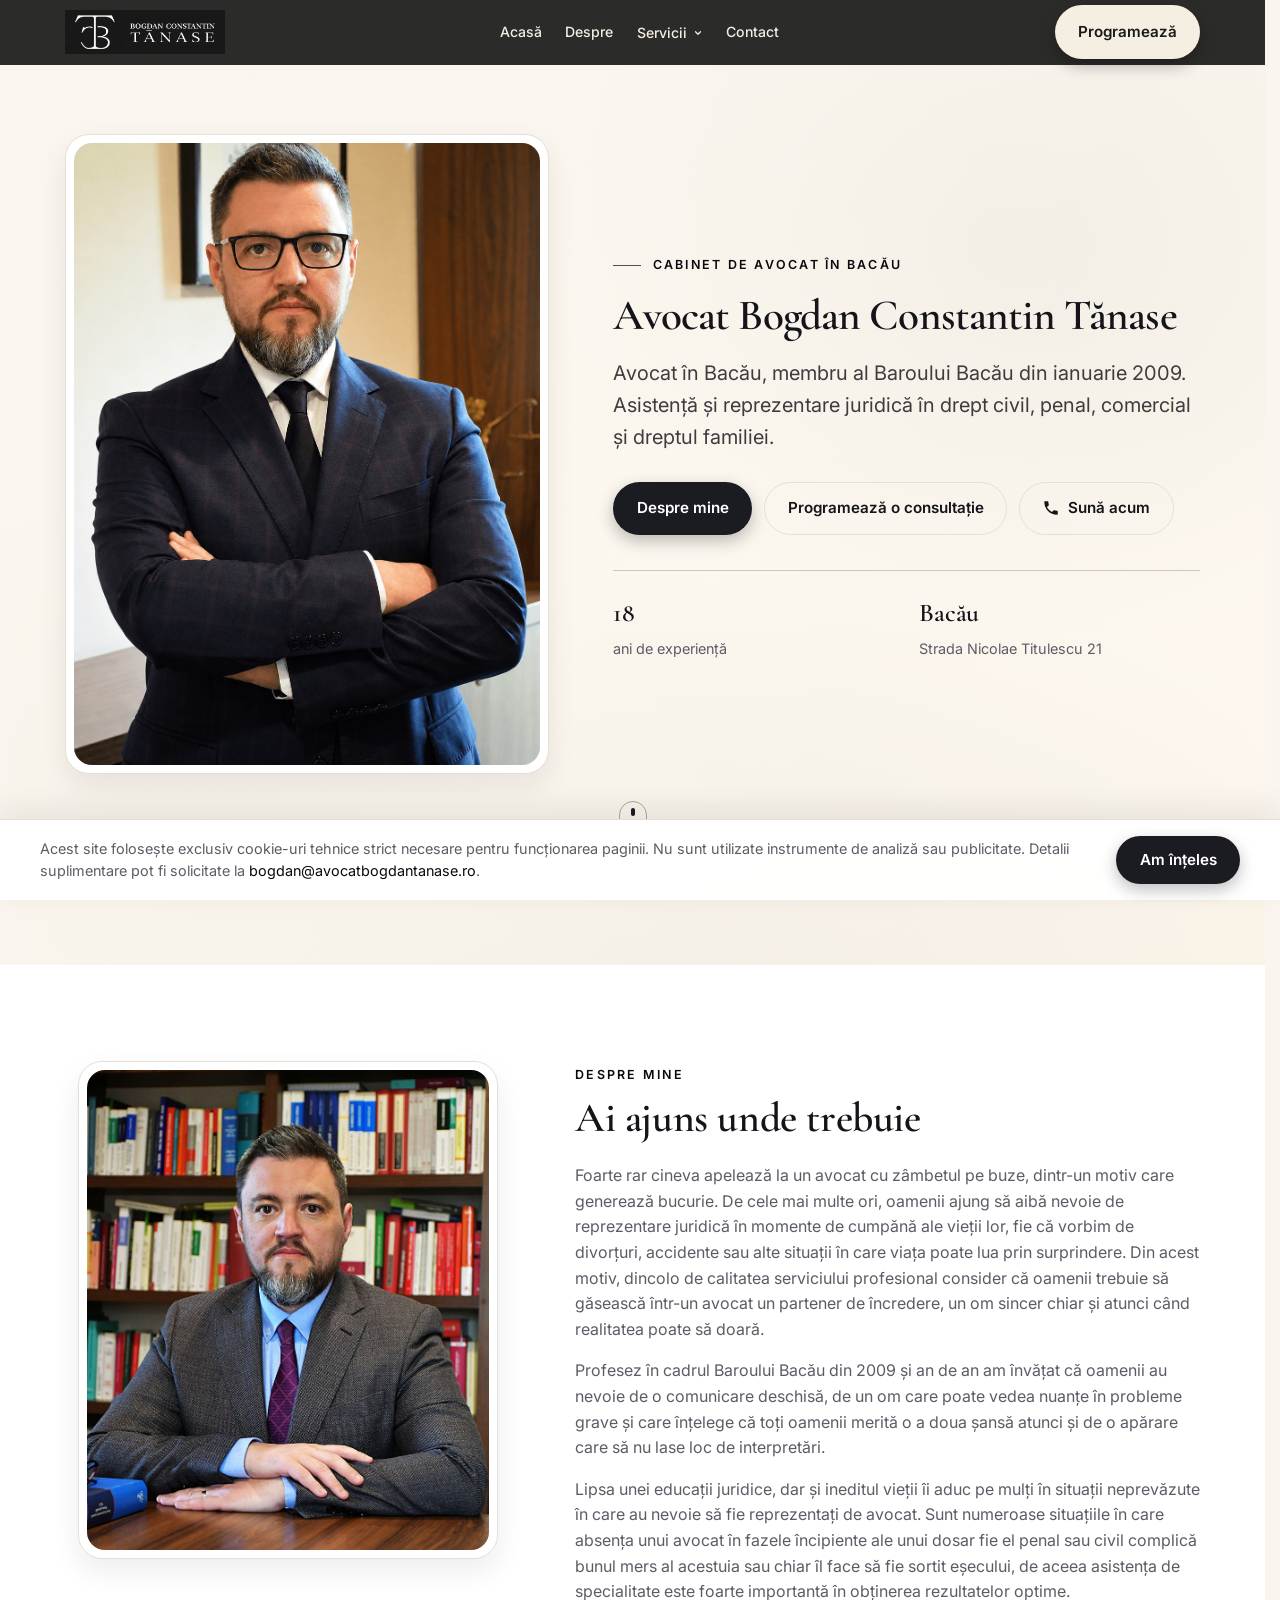
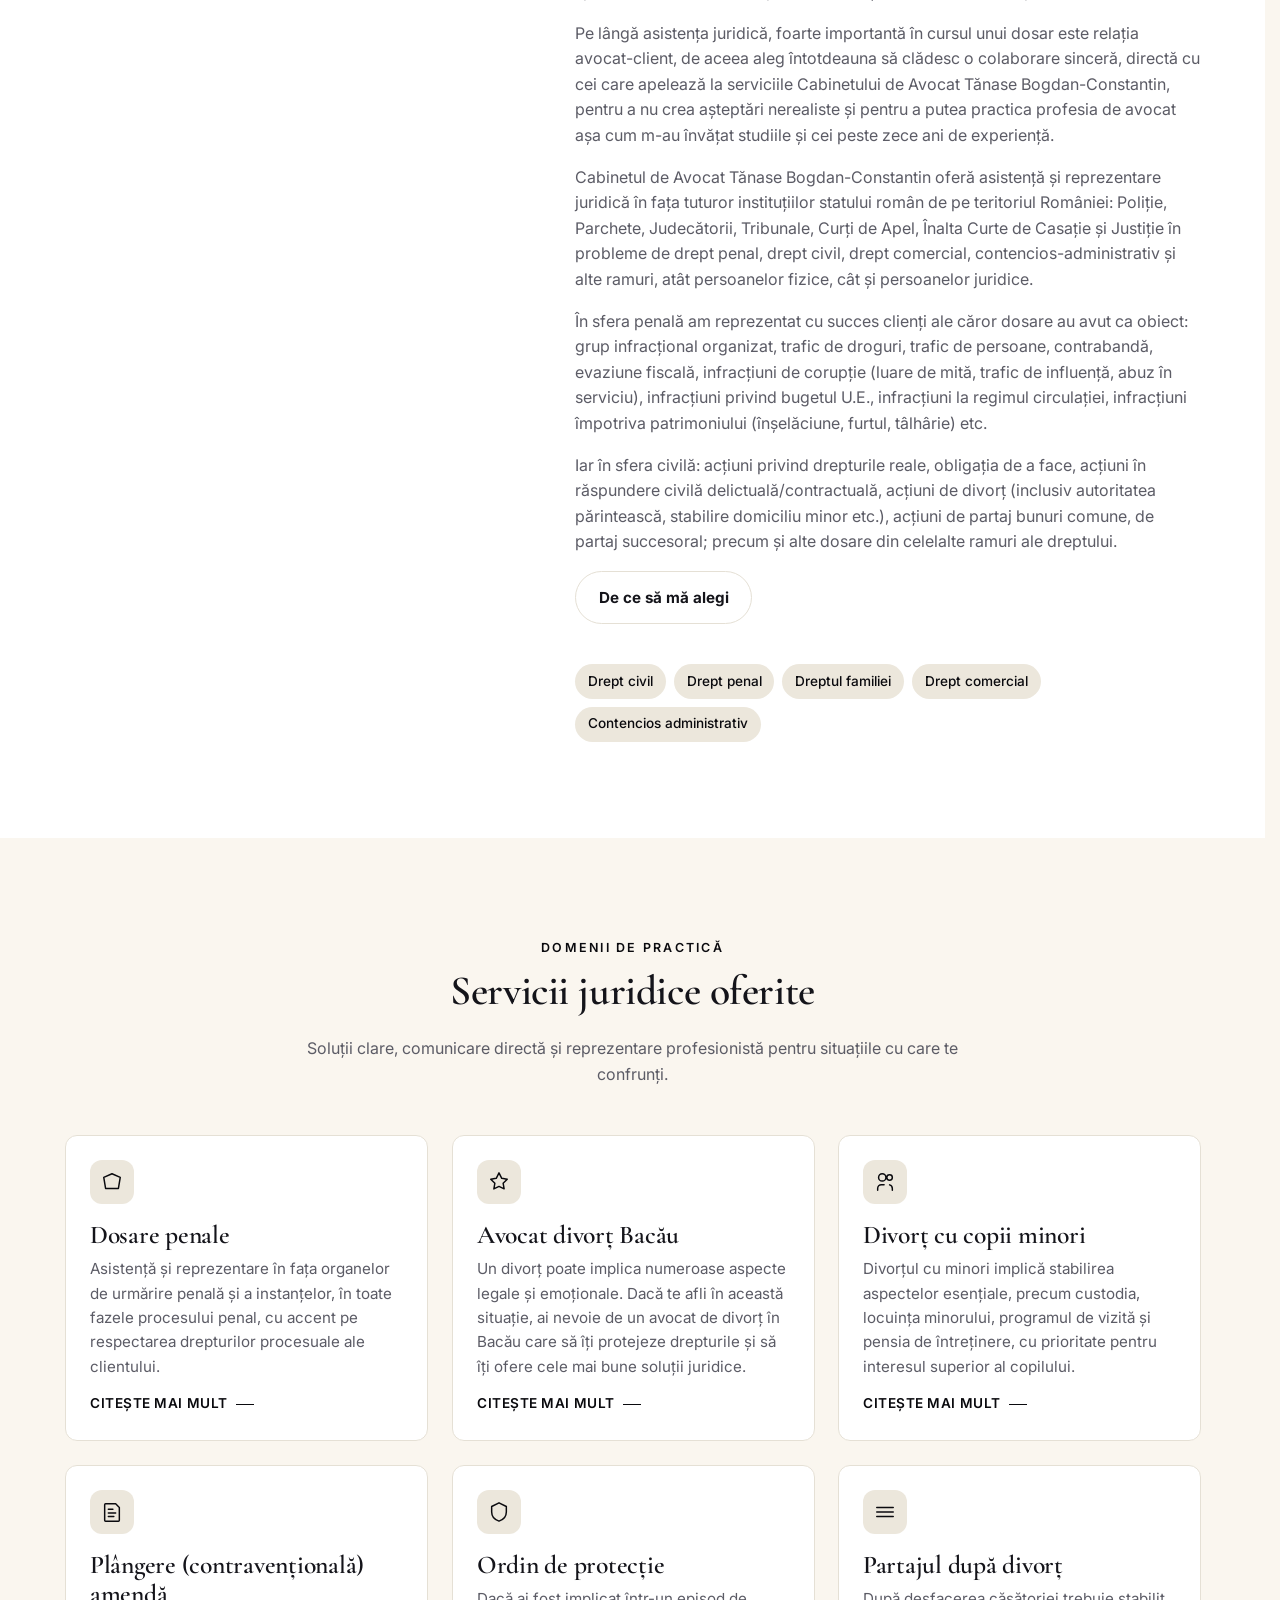
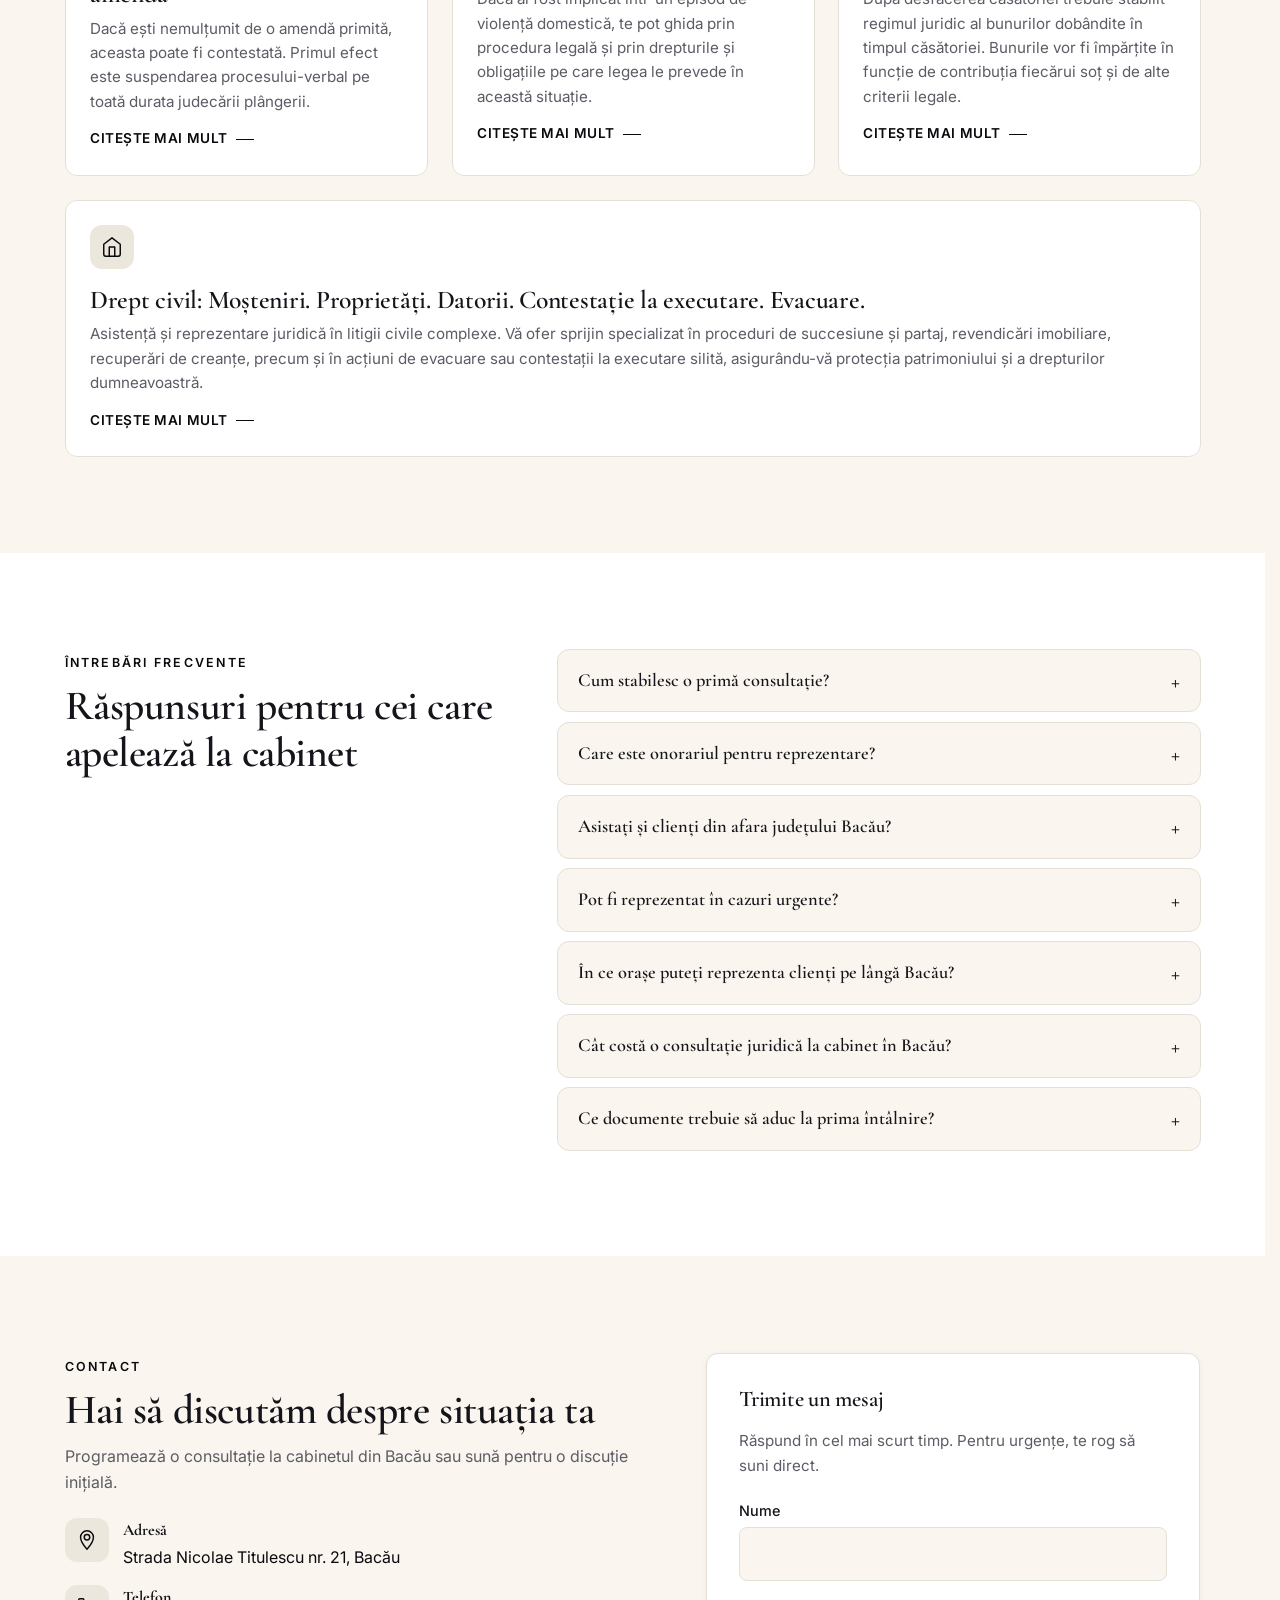
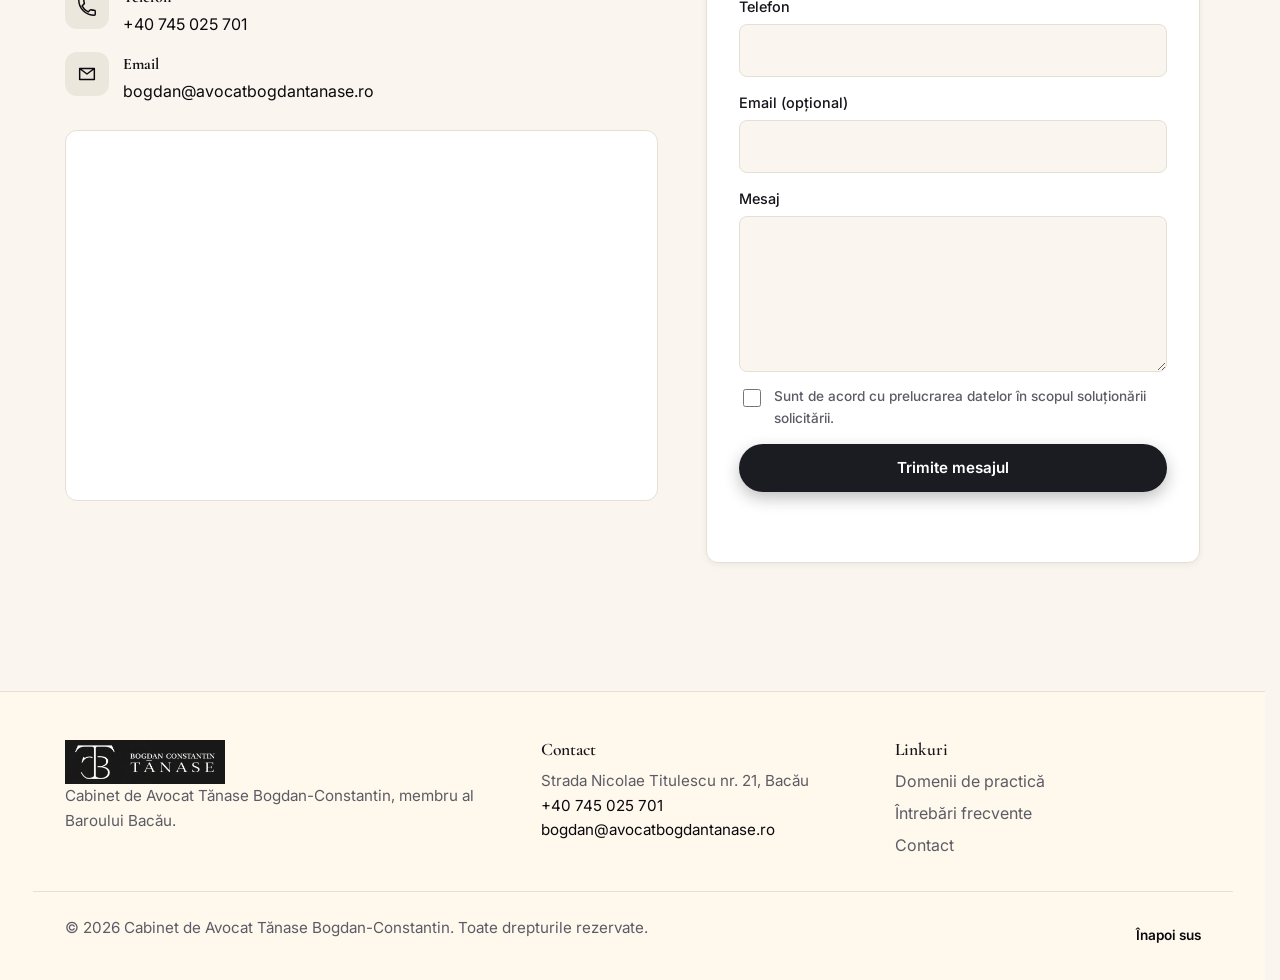
==== commit 3736b6c1: "fixes part 2" ====
--- a/index.html
+++ b/index.html
@@ -285,8 +285,8 @@
       <nav aria-label="Navigație mobilă">
         <ul>
           <li><a href="#hero" data-close>Acasă</a></li>
+          <li><a href="#despre" data-close>Despre</a></li>
           <li><a href="#domenii" data-close>Domenii de practică</a></li>
-          <li><a href="#alegere" data-close>De ce să mă alegi</a></li>
           <li><a href="#faq" data-close>Întrebări frecvente</a></li>
           <li><a href="#contact" data-close>Contact</a></li>
         </ul>
@@ -690,7 +690,6 @@
       <div>
         <h4>Linkuri</h4>
         <ul class="footer-links">
-          <li><a href="#despre">Despre</a></li>
           <li><a href="#domenii">Domenii de practică</a></li>
           <li><a href="#faq">Întrebări frecvente</a></li>
           <li><a href="#contact">Contact</a></li>
--- a/assets/css/styles.css
+++ b/assets/css/styles.css
@@ -409,6 +409,7 @@
   display: flex;
   align-items: center;
   gap: 0.4rem;
+  transform: translateY(1px);
 }
 
 .has-dropdown > a svg {
@@ -450,6 +451,7 @@
 
 .menu-toggle span {
   display: block;
+  width: 20px;
   height: 2px;
   background: var(--header-fg);
   border-radius: 2px;
@@ -516,7 +518,8 @@
 .mobile-menu nav {
   flex: 1;
   display: flex;
-  align-items: center;
+  align-items: flex-start;
+  padding-top: 2rem;
 }
 
 .mobile-menu ul {
@@ -659,18 +662,20 @@
   order: -1;
   width: min(100%, 420px);
   margin-inline: auto;
-  border-radius: clamp(20px, 4vw, 24px);
-  padding: 0.55rem;
-  background: color-mix(in oklab, var(--surface) 96%, transparent);
-  border: 1px solid color-mix(in oklab, var(--text) 10%, var(--border));
-  box-shadow: 0 14px 30px rgba(20, 20, 26, 0.12);
+  border-radius: 24px;
+  padding: 8px;
+  background: var(--surface);
+  border: 1.5px solid var(--border);
+  box-shadow: var(--shadow-md);
+  overflow: hidden;
 }
 
 .hero-portrait img {
   width: 100%;
   aspect-ratio: 3 / 4;
   object-fit: cover;
-  border-radius: clamp(16px, 3.2vw, 20px);
+  border-radius: 18px;
+  display: block;
 }
 
 .hero-content {
@@ -842,19 +847,22 @@
 
 .despre-photo {
   position: relative;
-  border-radius: var(--radius-lg);
+  border-radius: 24px;
   overflow: hidden;
-  background: var(--accent-soft);
+  background: var(--surface);
+  border: 1.5px solid var(--border);
   box-shadow: var(--shadow-md);
   max-width: 420px;
   margin-inline: auto;
   width: 100%;
+  padding: 8px;
 }
 
 .despre-photo img {
   width: 100%;
   height: auto;
   display: block;
+  border-radius: 18px;
 }
 
 .despre-tags {
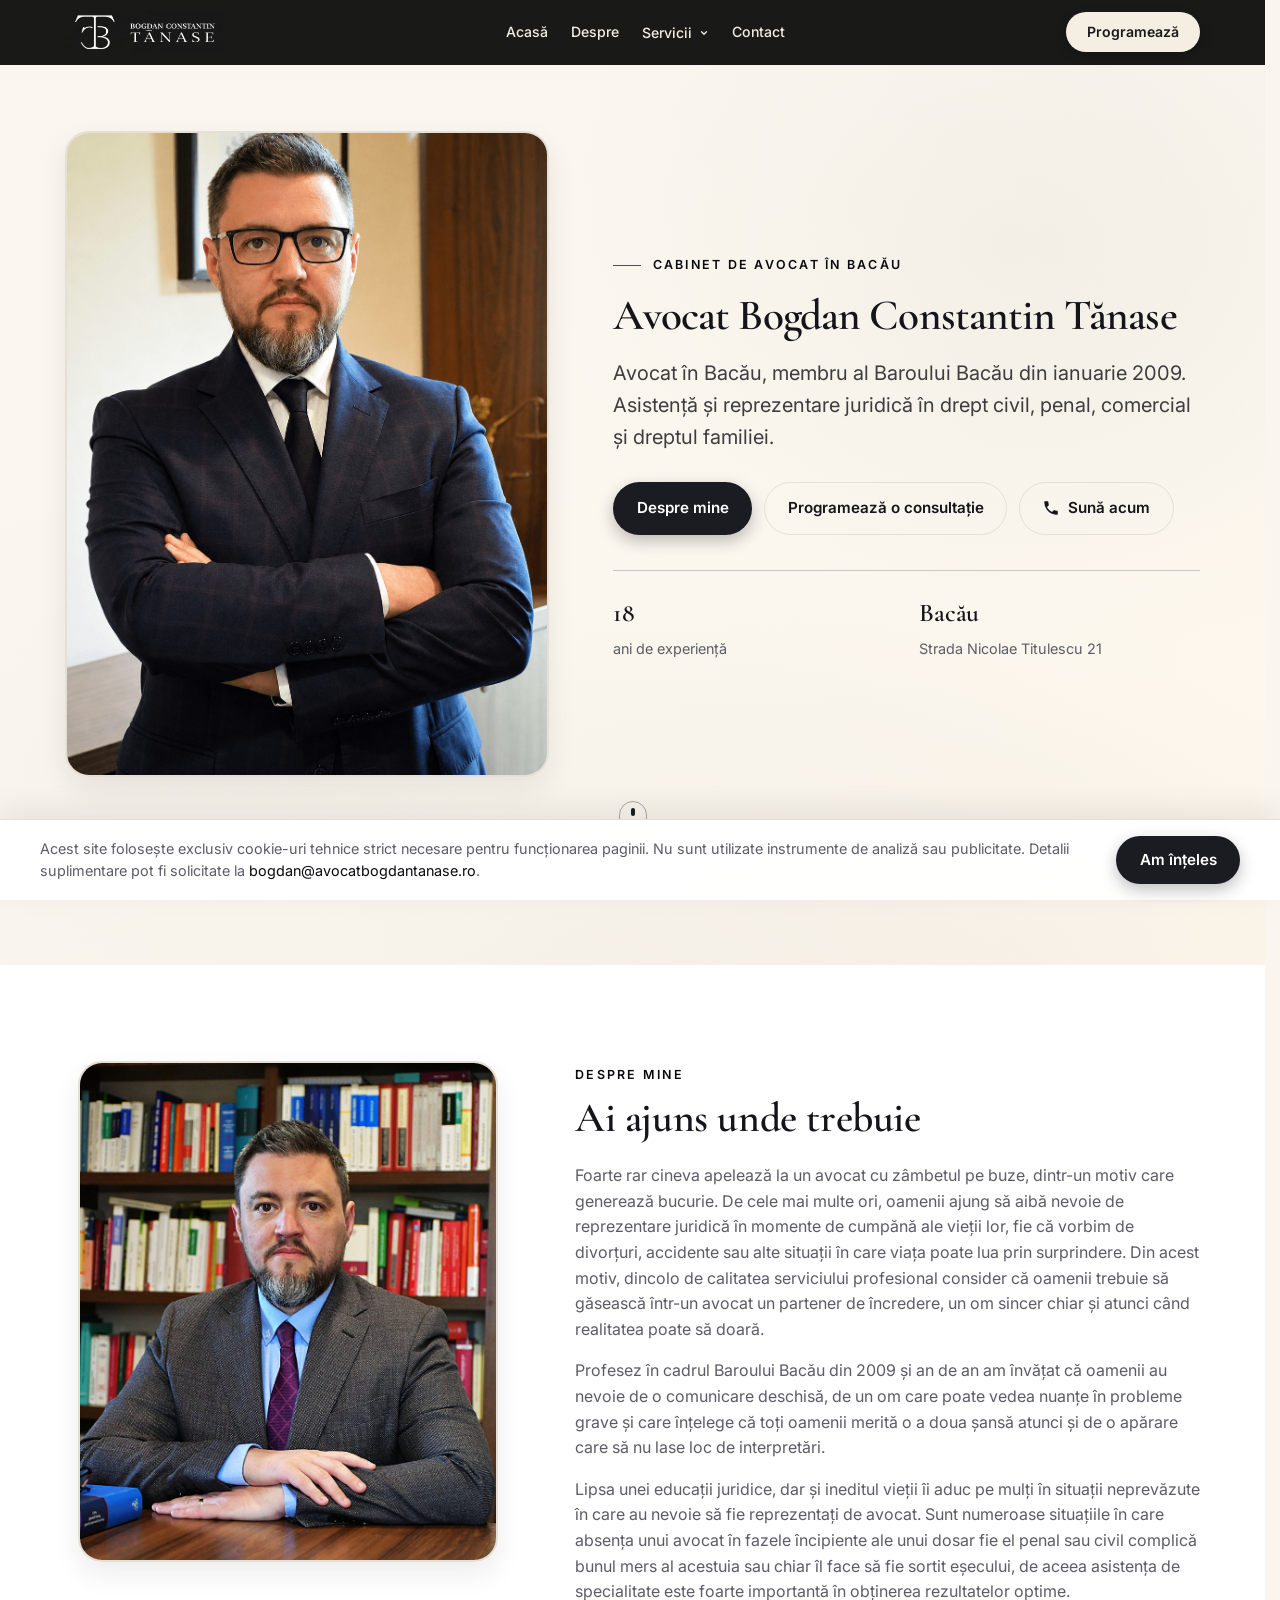
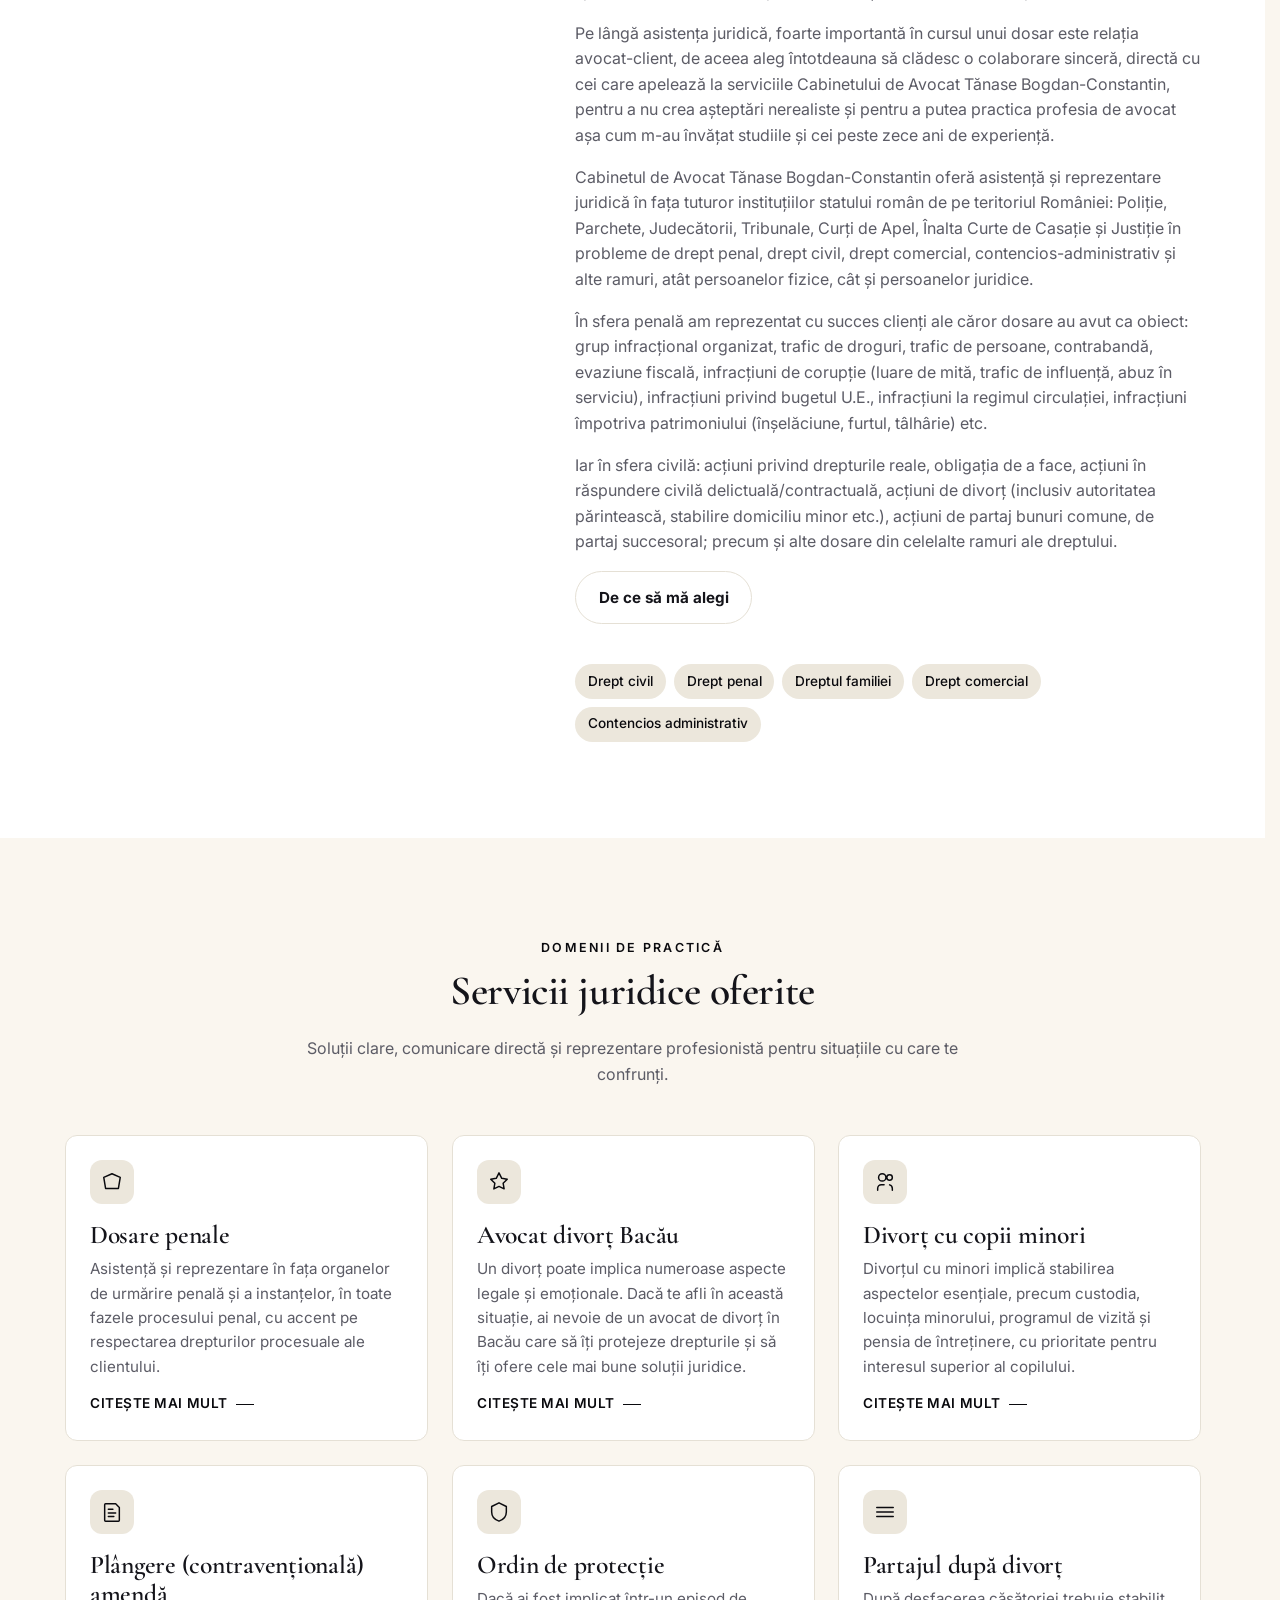
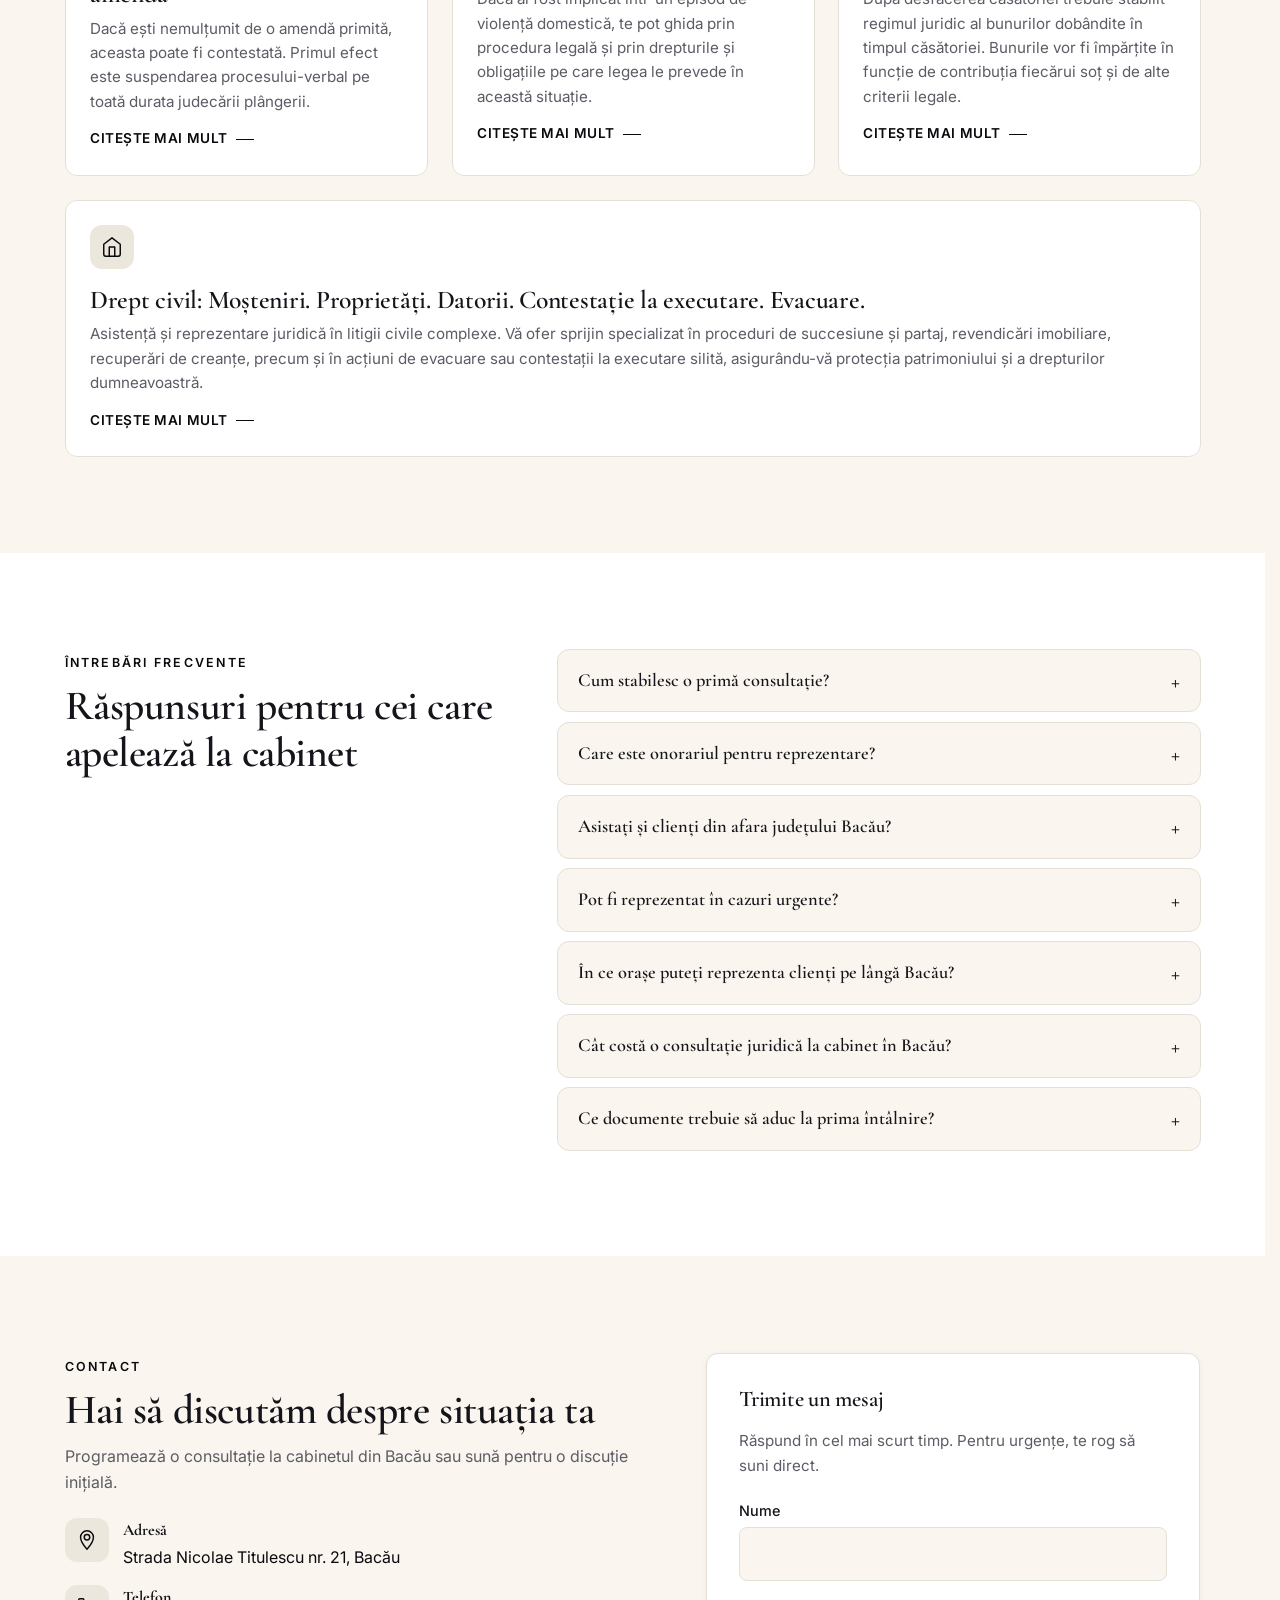
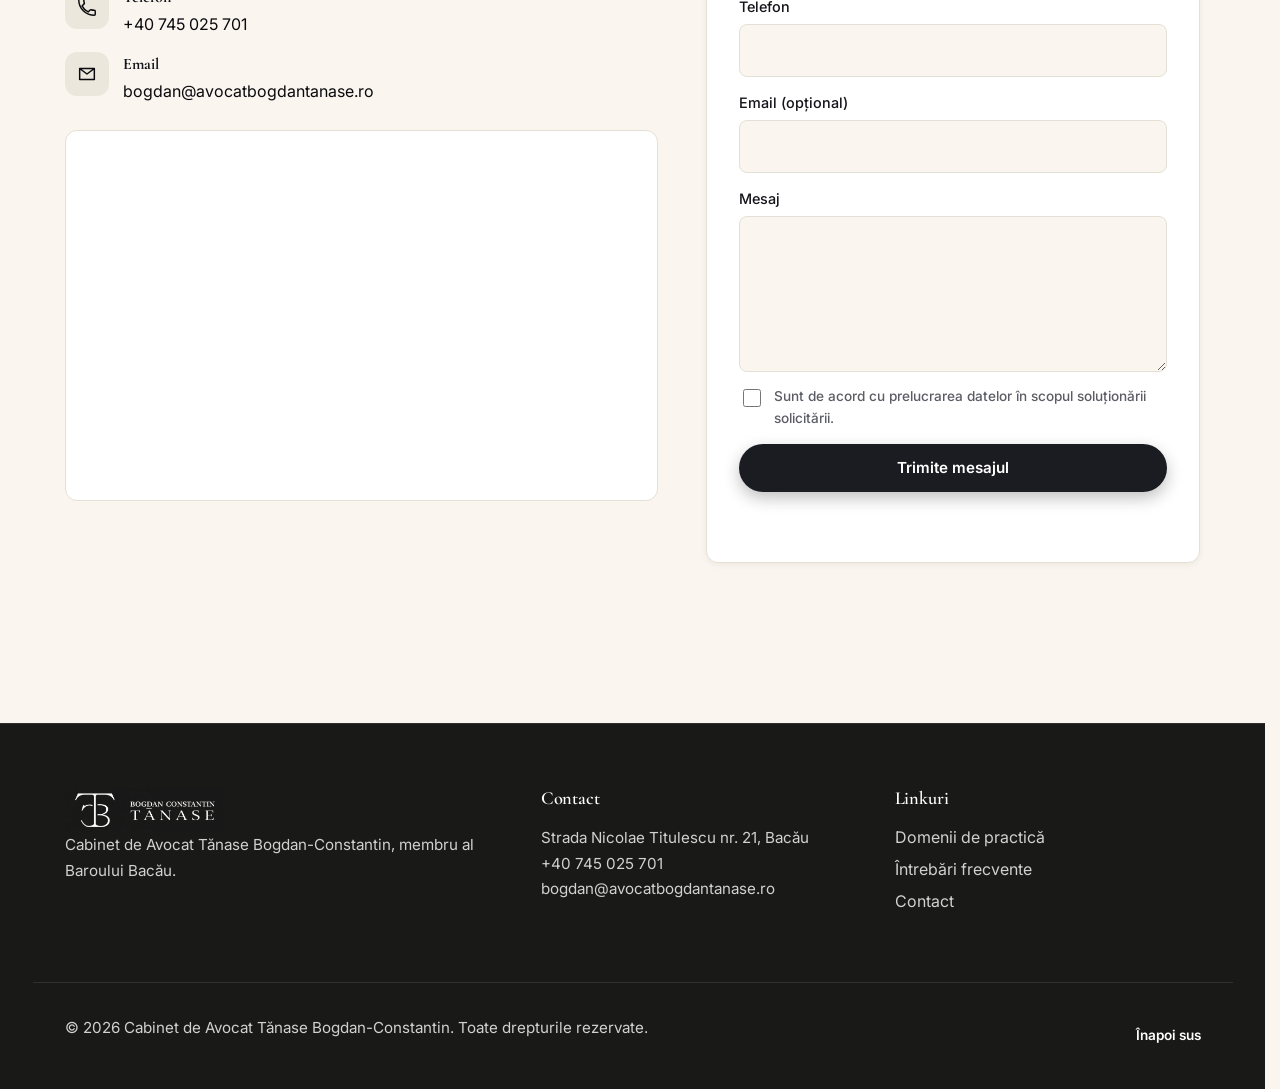
==== commit 06465c8d: "fixes part 3" ====
--- a/index.html
+++ b/index.html
@@ -676,7 +676,7 @@
   <footer class="site-footer">
     <div class="container footer-grid">
       <div>
-        <img src="assets/img/logo.png" alt="" width="160" height="48" loading="lazy" decoding="async">
+        <img src="assets/img/logo-down-white.png" alt="Cabinet de Avocat Tănase Bogdan-Constantin" width="160" height="48" loading="lazy" decoding="async">
         <p>Cabinet de Avocat Tănase Bogdan-Constantin, membru al Baroului Bacău.</p>
       </div>
       <div>
--- a/assets/css/styles.css
+++ b/assets/css/styles.css
@@ -266,10 +266,8 @@
   position: sticky;
   top: 0;
   z-index: 50;
-  background: color-mix(in oklab, var(--header-bg) 92%, transparent);
+  background: var(--header-bg);
   color: var(--header-fg);
-  backdrop-filter: saturate(140%) blur(12px);
-  -webkit-backdrop-filter: saturate(140%) blur(12px);
   border-block-end: 1px solid transparent;
   transition: background 0.25s var(--ease), border-color 0.25s var(--ease), box-shadow 0.25s var(--ease);
   padding-top: env(safe-area-inset-top);
@@ -425,9 +423,12 @@
 }
 
 .header-cta.btn-primary {
+  min-height: 38px;
+  padding: 0.5rem 1.25rem;
+  font-size: 0.88rem;
   background: var(--header-fg);
   color: var(--header-bg);
-  box-shadow: 0 6px 16px rgba(0, 0, 0, 0.3);
+  box-shadow: 0 4px 12px rgba(0, 0, 0, 0.2);
 }
 
 .header-cta.btn-primary:hover {
@@ -663,9 +664,7 @@
   width: min(100%, 420px);
   margin-inline: auto;
   border-radius: 24px;
-  padding: 8px;
-  background: var(--surface);
-  border: 1.5px solid var(--border);
+  border: 2px solid var(--border);
   box-shadow: var(--shadow-md);
   overflow: hidden;
 }
@@ -674,7 +673,6 @@
   width: 100%;
   aspect-ratio: 3 / 4;
   object-fit: cover;
-  border-radius: 18px;
   display: block;
 }
 
@@ -849,20 +847,17 @@
   position: relative;
   border-radius: 24px;
   overflow: hidden;
-  background: var(--surface);
-  border: 1.5px solid var(--border);
+  border: 2px solid var(--border);
   box-shadow: var(--shadow-md);
   max-width: 420px;
   margin-inline: auto;
   width: 100%;
-  padding: 8px;
 }
 
 .despre-photo img {
   width: 100%;
   height: auto;
   display: block;
-  border-radius: 18px;
 }
 
 .despre-tags {
@@ -1377,10 +1372,11 @@
 
 /* ---------- Footer ---------- */
 .site-footer {
-  background: var(--surface-2);
-  border-top: 1px solid var(--border);
-  padding-block: 3rem 1.5rem;
-  margin-top: 2rem;
+  background: #191918;
+  color: #F5EFE3;
+  border-top: 1px solid rgba(245, 239, 227, 0.1);
+  padding-block: 4rem 2rem;
+  margin-top: 4rem;
 }
 
 .footer-grid {
@@ -1397,14 +1393,15 @@
 
 .site-footer h4 {
   font-family: var(--font-serif);
-  font-size: 1.1rem;
-  margin-bottom: 0.6rem;
-  color: var(--text);
+  font-size: 1.15rem;
+  margin-bottom: 1rem;
+  color: #FFFFFF;
 }
 
 .site-footer p {
-  color: var(--muted);
+  color: #D1D1D1;
   font-size: 0.95rem;
+  line-height: 1.7;
 }
 
 .footer-links {
@@ -1416,11 +1413,11 @@
 }
 
 .footer-links a {
-  color: var(--muted);
+  color: #D1D1D1;
 }
 
 .footer-links a:hover {
-  color: var(--accent);
+  color: #FFFFFF;
 }
 
 .footer-bottom {
@@ -1429,16 +1426,26 @@
   align-items: center;
   justify-content: space-between;
   gap: 1rem;
-  margin-top: 2rem;
-  padding-top: 1.5rem;
-  border-top: 1px solid var(--border);
-  color: var(--muted);
+  margin-top: 4rem;
+  padding-top: 2rem;
+  border-top: 1px solid rgba(255, 255, 255, 0.1);
+  color: #A0A0A0;
   font-size: 0.85rem;
+}
+
+.site-footer a {
+  color: #D1D1D1;
+  text-decoration: none;
+  transition: color 0.2s var(--ease);
+}
+
+.site-footer a:hover {
+  color: #FFFFFF;
 }
 
 .back-top {
   font-weight: 600;
-  color: var(--accent-strong);
+  color: #FFFFFF !important;
 }
 
 /* ---------- Anchor scroll offsets ---------- */
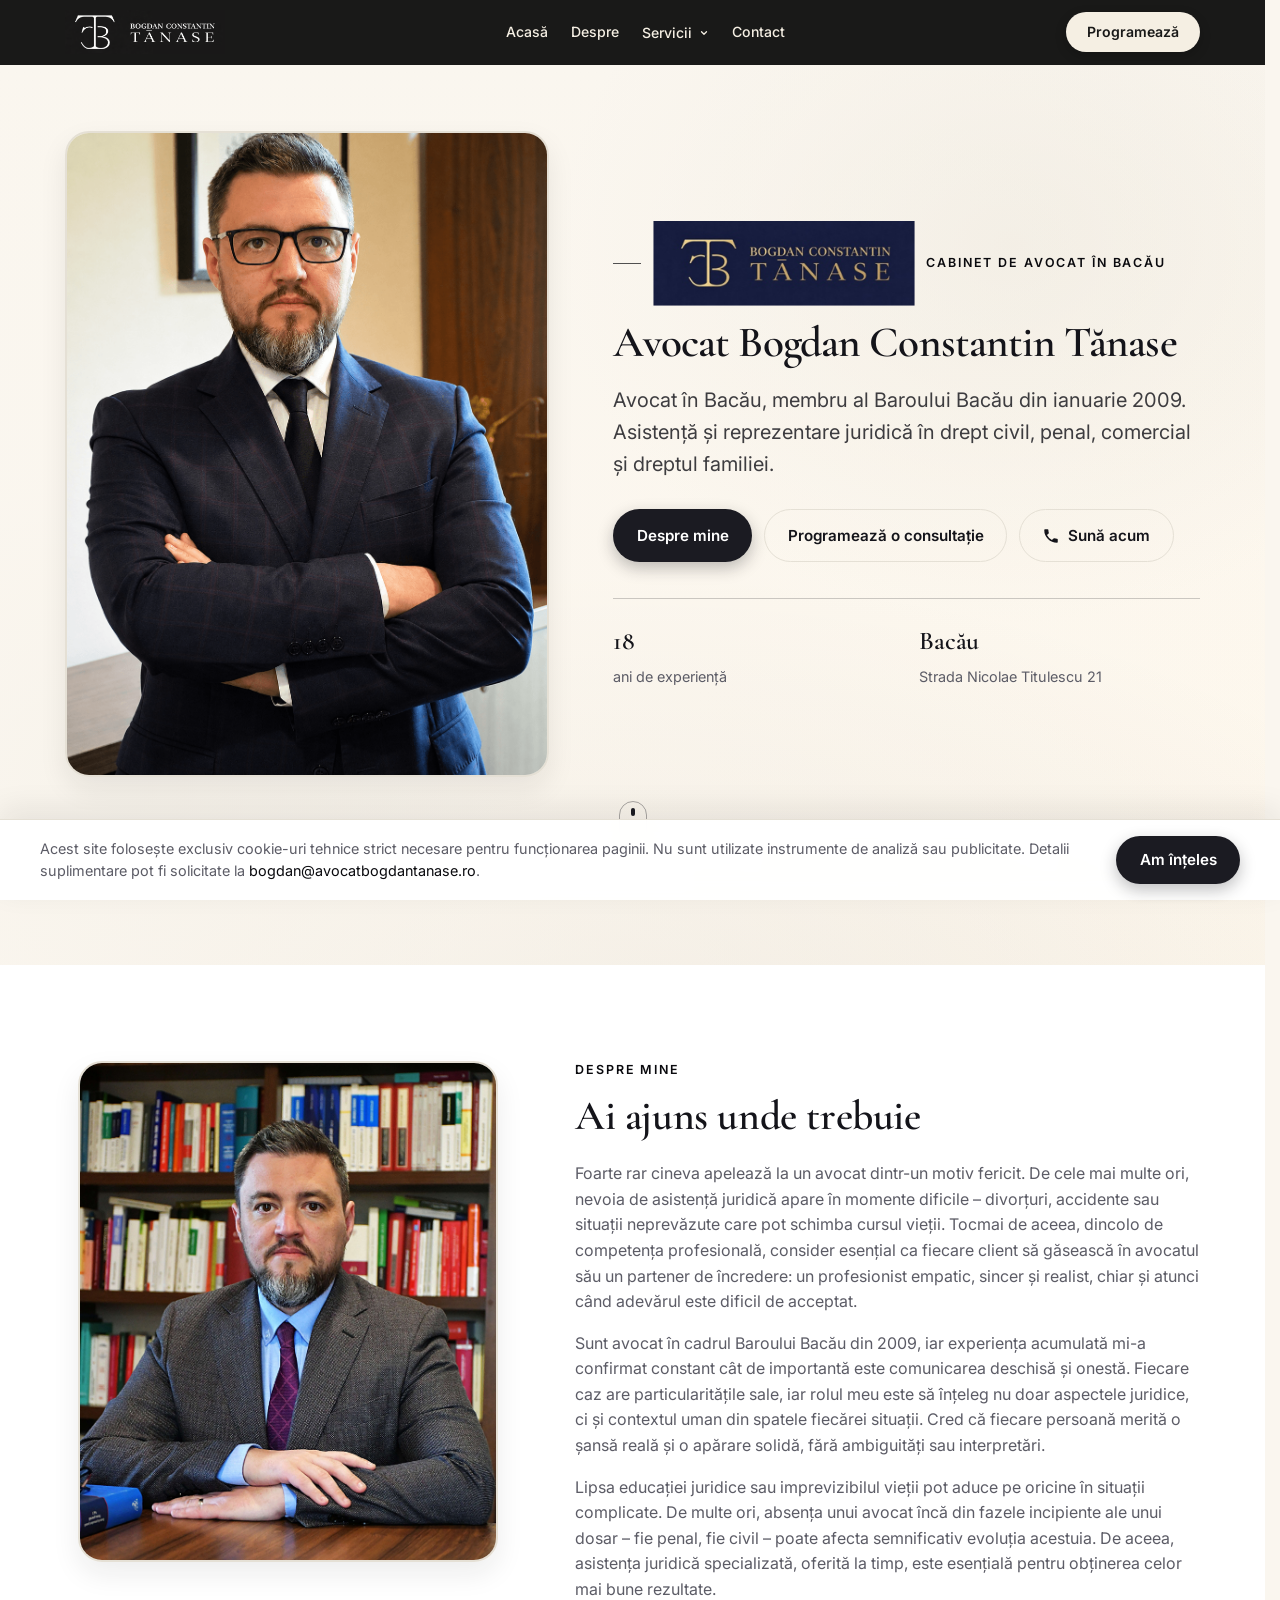
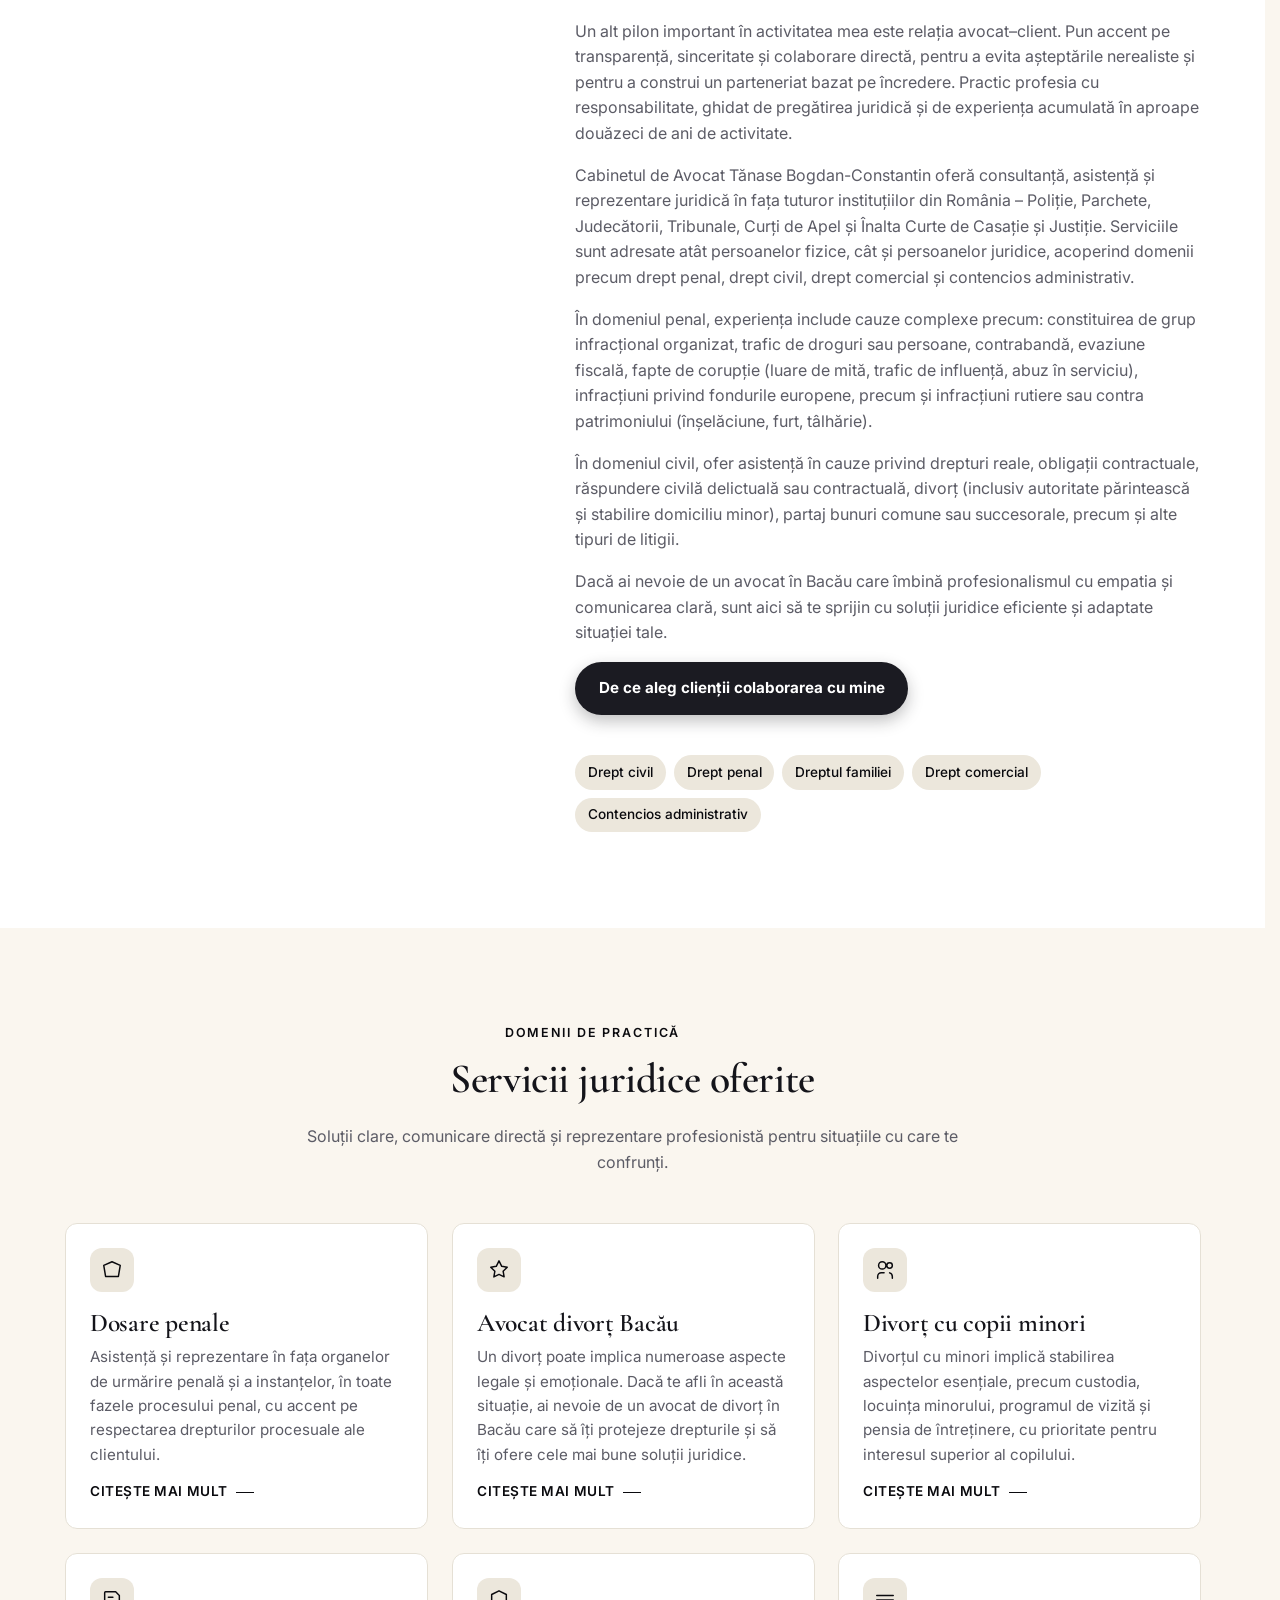
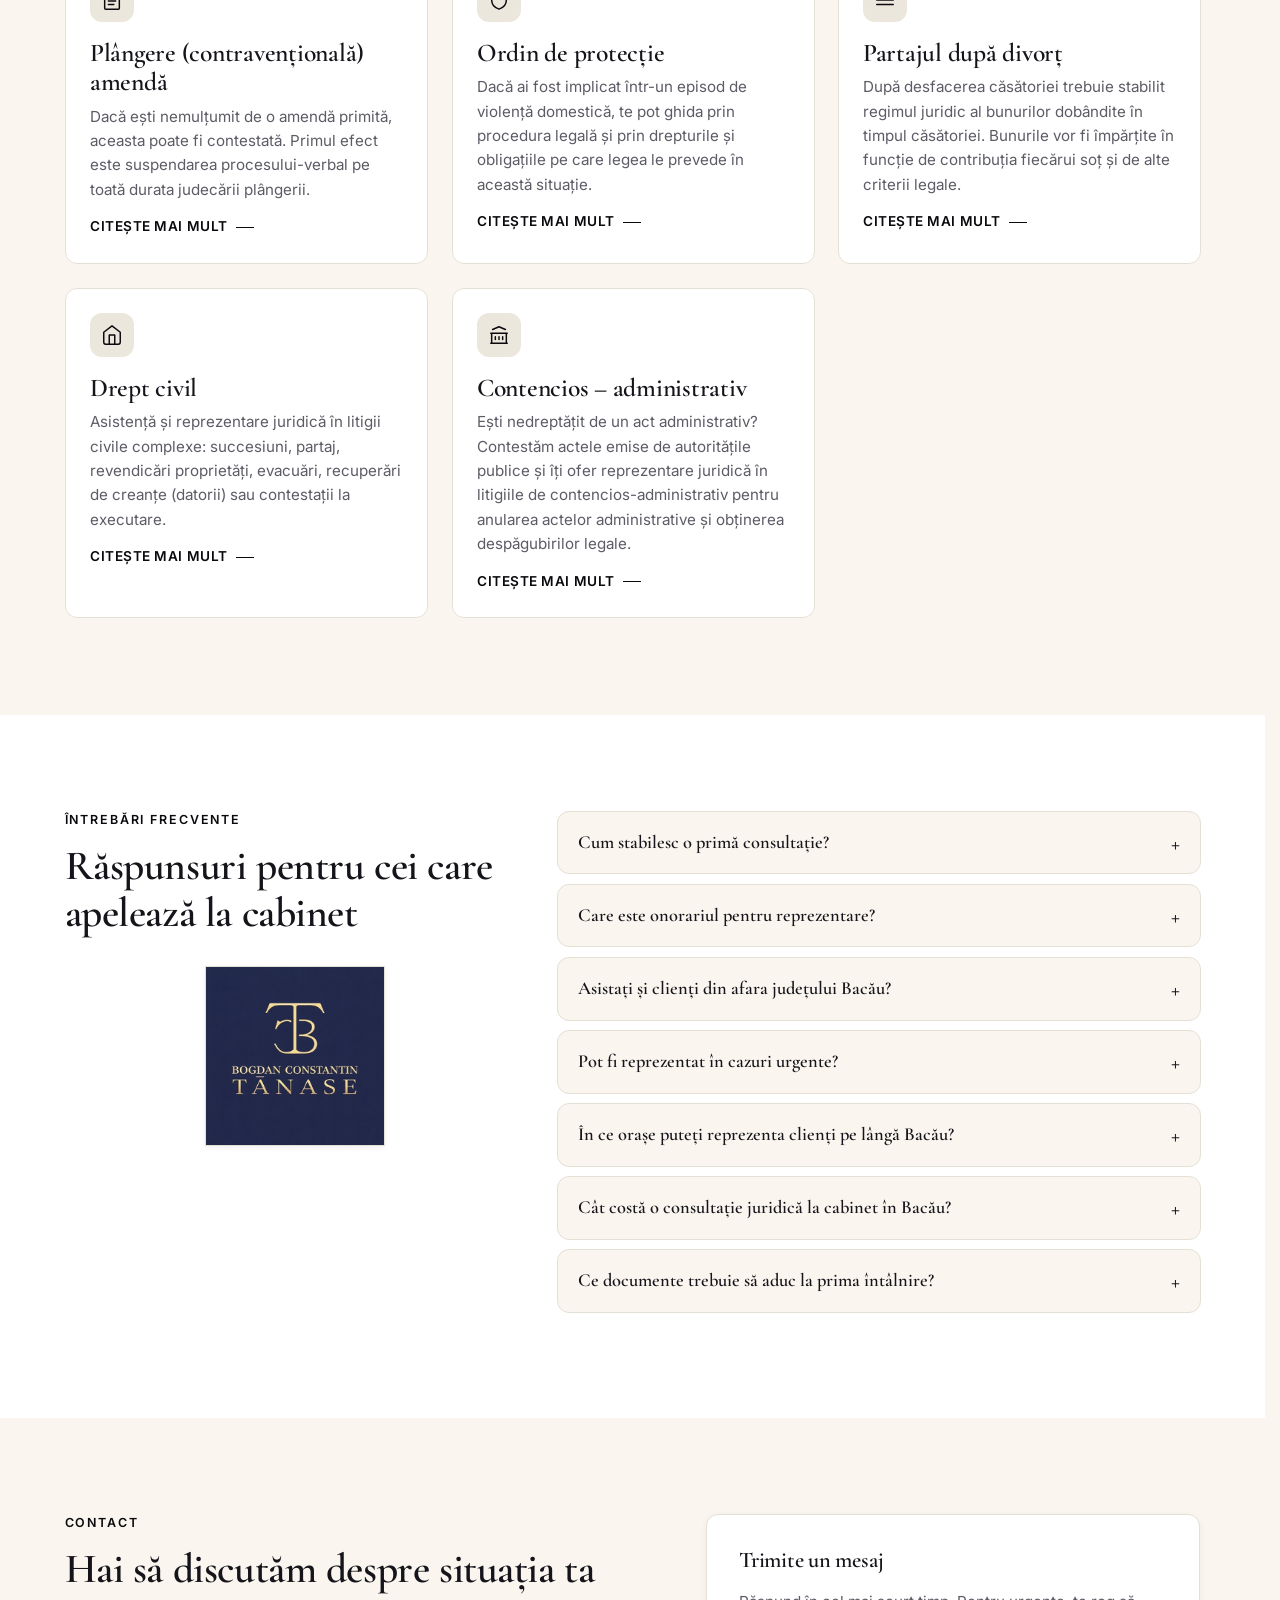
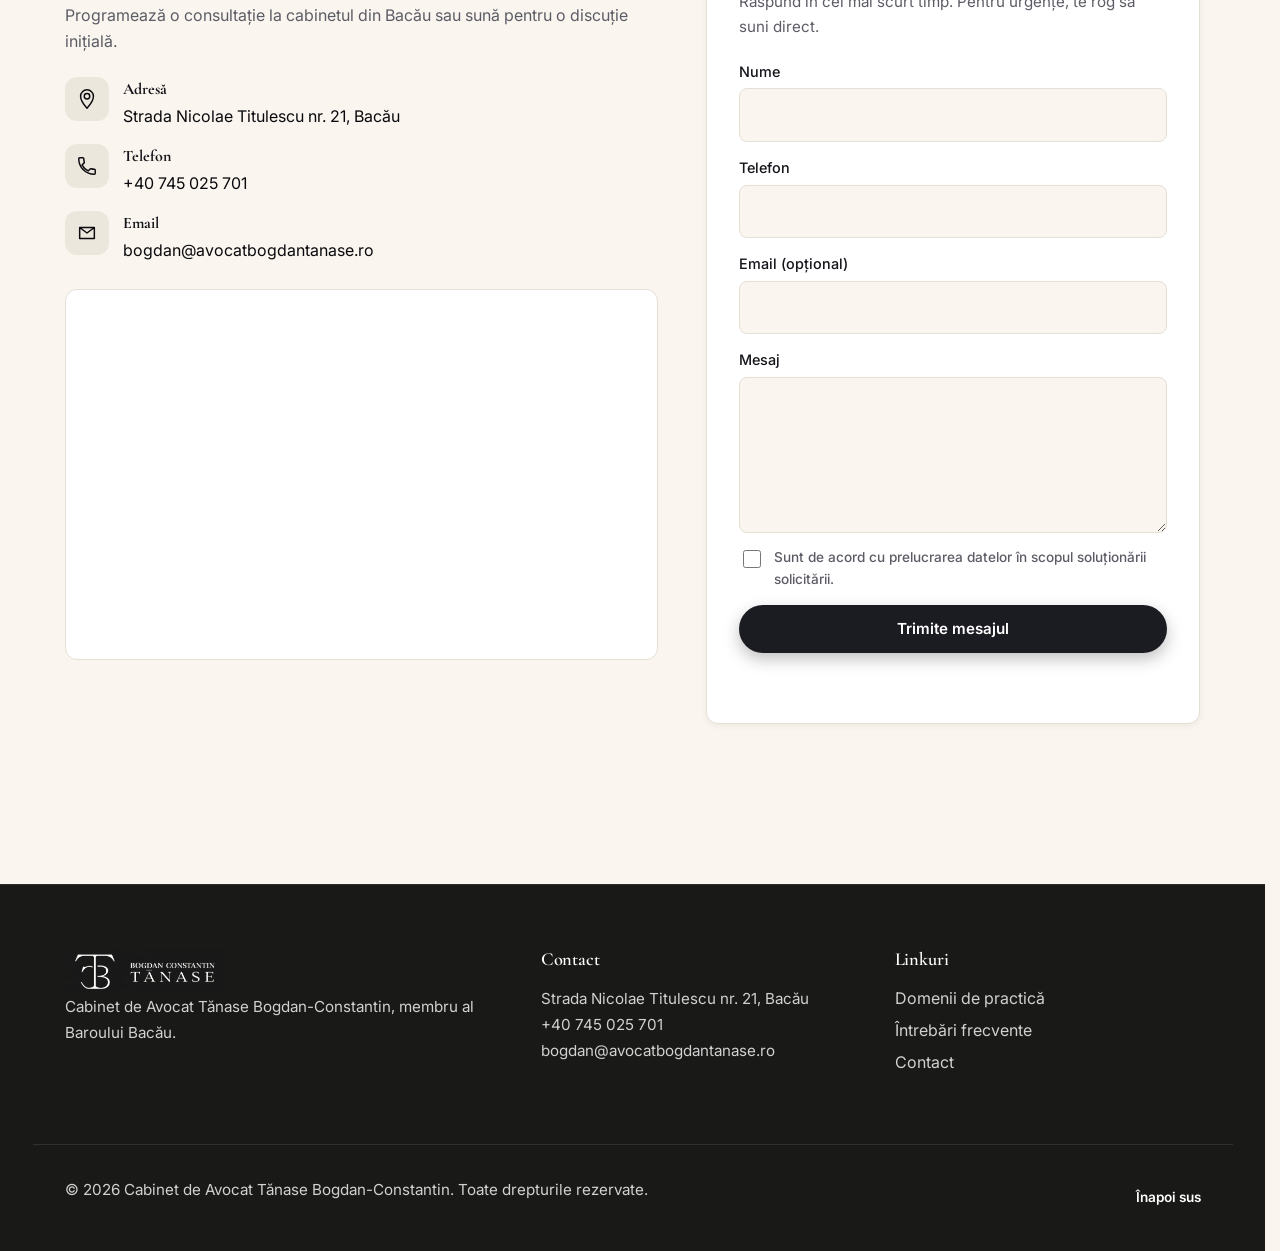
==== commit 17b7597c: "some updates" ====
--- a/index.html
+++ b/index.html
@@ -307,7 +307,10 @@
             width="900" height="1200" decoding="async" fetchpriority="high">
         </div>
         <div class="hero-content">
-          <p class="eyebrow">Cabinet de Avocat în Bacău</p>
+          <p class="eyebrow">
+            <img src="assets/img/logo-horizontal.png" alt="Cabinet de Avocat Tănase Bogdan-Constantin" class="hero-logo-inline" width="262" height="85" decoding="async" fetchpriority="high">
+            Cabinet de Avocat în Bacău
+          </p>
           <h1>Avocat Bogdan Constantin Tănase</h1>
           <p class="lede">Avocat în Bacău, membru al Baroului Bacău din ianuarie 2009. Asistență și reprezentare juridică
             în drept civil, penal, comercial și dreptul familiei.</p>
@@ -344,38 +347,16 @@
         <div class="despre-text">
           <p class="eyebrow">Despre mine</p>
           <h2>Ai ajuns unde trebuie</h2>
-          <p>Foarte rar cineva apelează la un avocat cu zâmbetul pe buze, dintr-un motiv care generează bucurie. De cele
-            mai multe ori, oamenii ajung să aibă nevoie de reprezentare juridică în momente de cumpănă ale vieții lor,
-            fie că vorbim de divorțuri, accidente sau alte situații în care viața poate lua prin surprindere. Din acest
-            motiv, dincolo de calitatea serviciului profesional consider că oamenii trebuie să găsească într-un avocat
-            un partener de încredere, un om sincer chiar și atunci când realitatea poate să doară.</p>
-          <p>Profesez în cadrul Baroului Bacău din 2009 și an de an am învățat că oamenii au nevoie de o comunicare
-            deschisă, de un om care poate vedea nuanțe în probleme grave și care înțelege că toți oamenii merită o a
-            doua șansă atunci și de o apărare care să nu lase loc de interpretări.</p>
-          <p>Lipsa unei educații juridice, dar și ineditul vieții îi aduc pe mulți în situații neprevăzute în care au
-            nevoie să fie reprezentați de avocat. Sunt numeroase situațiile în care absența unui avocat în fazele
-            încipiente ale unui dosar fie el penal sau civil complică bunul mers al acestuia sau chiar îl face să fie
-            sortit eșecului, de aceea asistența de specialitate este foarte importantă în obținerea rezultatelor optime.
-          </p>
-          <p>Pe lângă asistența juridică, foarte importantă în cursul unui dosar este relația avocat-client, de aceea
-            aleg întotdeauna să clădesc o colaborare sinceră, directă cu cei care apelează la serviciile Cabinetului de
-            Avocat Tănase Bogdan-Constantin, pentru a nu crea așteptări nerealiste și pentru a putea practica profesia
-            de avocat așa cum m-au învățat studiile și cei peste zece ani de experiență.</p>
-          <p>Cabinetul de Avocat Tănase Bogdan-Constantin oferă asistență și reprezentare juridică în fața tuturor
-            instituțiilor statului român de pe teritoriul României: Poliție, Parchete, Judecătorii, Tribunale, Curți de
-            Apel, Înalta Curte de Casație și Justiție în probleme de drept penal, drept civil, drept comercial,
-            contencios-administrativ și alte ramuri, atât persoanelor fizice, cât și persoanelor juridice.</p>
-          <p>În sfera penală am reprezentat cu succes clienți ale căror dosare au avut ca obiect: grup infracțional
-            organizat, trafic de droguri, trafic de persoane, contrabandă, evaziune fiscală, infracțiuni de corupție
-            (luare de mită, trafic de influență, abuz în serviciu), infracțiuni privind bugetul U.E., infracțiuni la
-            regimul circulației, infracțiuni împotriva patrimoniului (înșelăciune, furtul, tâlhârie) etc.</p>
-          <p>Iar în sfera civilă: acțiuni privind drepturile reale, obligația de a face, acțiuni în răspundere civilă
-            delictuală/contractuală, acțiuni de divorț (inclusiv autoritatea părintească, stabilire domiciliu minor
-            etc.), acțiuni de partaj bunuri comune, de partaj succesoral; precum și alte dosare din celelalte ramuri ale
-            dreptului.</p>
-          <a href="despre-mine.html" class="btn btn-ghost"
-            style="margin-bottom: 1.5rem; display: inline-flex; width: fit-content; font-weight: bold;">De ce să mă
-            alegi</a>
+          <p>Foarte rar cineva apelează la un avocat dintr-un motiv fericit. De cele mai multe ori, nevoia de asistență juridică apare în momente dificile – divorțuri, accidente sau situații neprevăzute care pot schimba cursul vieții. Tocmai de aceea, dincolo de competența profesională, consider esențial ca fiecare client să găsească în avocatul său un partener de încredere: un profesionist empatic, sincer și realist, chiar și atunci când adevărul este dificil de acceptat.</p>
+          <p>Sunt avocat în cadrul Baroului Bacău din 2009, iar experiența acumulată mi-a confirmat constant cât de importantă este comunicarea deschisă și onestă. Fiecare caz are particularitățile sale, iar rolul meu este să înțeleg nu doar aspectele juridice, ci și contextul uman din spatele fiecărei situații. Cred că fiecare persoană merită o șansă reală și o apărare solidă, fără ambiguități sau interpretări.</p>
+          <p>Lipsa educației juridice sau imprevizibilul vieții pot aduce pe oricine în situații complicate. De multe ori, absența unui avocat încă din fazele incipiente ale unui dosar – fie penal, fie civil – poate afecta semnificativ evoluția acestuia. De aceea, asistența juridică specializată, oferită la timp, este esențială pentru obținerea celor mai bune rezultate.</p>
+          <p>Un alt pilon important în activitatea mea este relația avocat–client. Pun accent pe transparență, sinceritate și colaborare directă, pentru a evita așteptările nerealiste și pentru a construi un parteneriat bazat pe încredere. Practic profesia cu responsabilitate, ghidat de pregătirea juridică și de experiența acumulată în aproape douăzeci de ani de activitate.</p>
+          <p>Cabinetul de Avocat Tănase Bogdan-Constantin oferă consultanță, asistență și reprezentare juridică în fața tuturor instituțiilor din România – Poliție, Parchete, Judecătorii, Tribunale, Curți de Apel și Înalta Curte de Casație și Justiție. Serviciile sunt adresate atât persoanelor fizice, cât și persoanelor juridice, acoperind domenii precum drept penal, drept civil, drept comercial și contencios administrativ.</p>
+          <p>În domeniul penal, experiența include cauze complexe precum: constituirea de grup infracțional organizat, trafic de droguri sau persoane, contrabandă, evaziune fiscală, fapte de corupție (luare de mită, trafic de influență, abuz în serviciu), infracțiuni privind fondurile europene, precum și infracțiuni rutiere sau contra patrimoniului (înșelăciune, furt, tâlhărie).</p>
+          <p>În domeniul civil, ofer asistență în cauze privind drepturi reale, obligații contractuale, răspundere civilă delictuală sau contractuală, divorț (inclusiv autoritate părintească și stabilire domiciliu minor), partaj bunuri comune sau succesorale, precum și alte tipuri de litigii.</p>
+          <p>Dacă ai nevoie de un avocat în Bacău care îmbină profesionalismul cu empatia și comunicarea clară, sunt aici să te sprijin cu soluții juridice eficiente și adaptate situației tale.</p>
+          <a href="despre-mine.html" class="btn btn-primary"
+            style="margin-bottom: 1.5rem; display: inline-flex; width: fit-content; font-weight: bold;">De ce aleg clienții colaborarea cu mine</a>
           <div class="despre-tags">
             <span>Drept civil</span>
             <span>Drept penal</span>
@@ -479,7 +460,7 @@
             <span class="card-link" aria-hidden="true">Citește mai mult</span>
           </article>
 
-          <article class="card card-wide" role="listitem">
+          <article class="card" role="listitem">
             <div class="card-icon" aria-hidden="true">
               <svg viewBox="0 0 24 24">
                 <path d="M3 9l9-7 9 7v11a2 2 0 0 1-2 2H5a2 2 0 0 1-2-2z" fill="none" stroke="currentColor"
@@ -488,12 +469,19 @@
                   stroke-linecap="round" stroke-linejoin="round" />
               </svg>
             </div>
-            <h3><a class="card-stretched" href="servicii/drept-civil.html">Drept civil: Moșteniri. Proprietăți. Datorii.
-                Contestație la executare. Evacuare.</a></h3>
-            <p>Asistență și reprezentare juridică în litigii civile complexe. Vă ofer sprijin specializat în proceduri
-              de succesiune și partaj, revendicări imobiliare, recuperări de creanțe, precum și în acțiuni de evacuare
-              sau contestații la executare silită, asigurându-vă protecția patrimoniului și a drepturilor dumneavoastră.
-            </p>
+            <h3><a class="card-stretched" href="servicii/drept-civil.html">Drept civil</a></h3>
+            <p>Asistență și reprezentare juridică în litigii civile complexe: succesiuni, partaj, revendicări proprietăți, evacuări, recuperări de creanțe (datorii) sau contestații la executare.</p>
+            <span class="card-link" aria-hidden="true">Citește mai mult</span>
+          </article>
+
+          <article class="card" role="listitem">
+            <div class="card-icon" aria-hidden="true">
+              <svg viewBox="0 0 24 24" fill="none" stroke="currentColor" stroke-width="1.6" stroke-linecap="round" stroke-linejoin="round">
+                <path d="M3 21h18M3 10h18M5 6l7-3 7 3M4 10v11M20 10v11M8 14v3M12 14v3M16 14v3" />
+              </svg>
+            </div>
+            <h3><a class="card-stretched" href="#contact">Contencios – administrativ</a></h3>
+            <p>Ești nedreptățit de un act administrativ? Contestăm actele emise de autoritățile publice și îți ofer reprezentare juridică în litigiile de contencios-administrativ pentru anularea actelor administrative și obținerea despăgubirilor legale.</p>
             <span class="card-link" aria-hidden="true">Citește mai mult</span>
           </article>
         </div>
@@ -505,6 +493,7 @@
         <header class="section-head">
           <p class="eyebrow">Întrebări frecvente</p>
           <h2>Răspunsuri pentru cei care apelează la cabinet</h2>
+          <img src="assets/img/logo-monogram.png" alt="Monogramă Cabinet Avocat Bogdan Tănase" class="faq-logo" width="180" height="180" loading="lazy" decoding="async">
         </header>
         <div class="faq-list">
           <details>
--- a/assets/css/styles.css
+++ b/assets/css/styles.css
@@ -169,13 +169,15 @@
 }
 
 .eyebrow {
-  display: inline-block;
+  display: block;
   font-size: 0.78rem;
   font-weight: 600;
-  letter-spacing: 0.18em;
+  letter-spacing: 0.15em;
   text-transform: uppercase;
   color: var(--accent-strong);
-  margin: 0 0 0.6rem;
+  margin: 0 0 0.8rem;
+  max-width: 80ch;
+  line-height: 1.5;
 }
 
 .section {
@@ -680,8 +682,14 @@
   max-width: 720px;
 }
 
+.hero-logo-inline {
+  display: inline-block;
+  height: clamp(60px, 9.5vw, 85px);
+  width: auto;
+}
+
 .hero .eyebrow {
-  display: inline-flex;
+  display: flex;
   align-items: center;
   gap: 0.7rem;
 }
@@ -1009,6 +1017,17 @@
     text-align: left;
     margin: 0;
   }
+}
+
+.faq-logo {
+  display: block;
+  width: 180px;
+  height: 180px;
+  object-fit: cover;
+  margin-top: 1.75rem;
+  margin-inline: auto;
+  box-shadow: var(--shadow-sm);
+  border: 1px solid var(--border);
 }
 
 .faq-list details {
@@ -1573,23 +1592,53 @@
   font-weight: 500;
 }
 
-/* ---------- Page hero (service detail pages) ---------- */
 .page-hero {
-  padding-block: clamp(2.5rem, 6vw, 4.5rem);
+  position: relative;
+  padding-block: clamp(6rem, 13vw, 10rem);
   background:
     radial-gradient(1200px 480px at 90% -20%, color-mix(in oklab, var(--accent-soft) 80%, transparent) 0%, transparent 60%),
     linear-gradient(180deg, var(--bg) 0%, var(--surface-2) 100%);
   border-block-end: 1px solid var(--border);
+  isolation: isolate;
+  overflow: hidden;
+}
+
+.page-hero::before {
+  content: "";
+  position: absolute;
+  inset: 0;
+  z-index: -1;
+  background-image: url("../img/legal_background_left.png");
+  background-position: left center;
+  background-size: cover;
+  background-repeat: no-repeat;
+  opacity: 0.05;
+  filter: saturate(0.1) contrast(100%);
+  pointer-events: none;
 }
 
 .page-hero-inner {
-  max-width: 820px;
+  max-width: 1500px;
+  padding-inline-start: clamp(0rem, 45vw, 42rem);
 }
 
 .page-hero h1 {
   margin-top: 0.4rem;
-  margin-bottom: 1rem;
+  margin-bottom: 1.5rem;
   letter-spacing: -0.02em;
+  color: var(--text);
+  font-size: clamp(2rem, 5vw, 3.8rem);
+  line-height: 1.15;
+  font-weight: 700;
+}
+
+.page-hero h1 span {
+  display: block;
+  font-size: 0.5em;
+  font-weight: 400;
+  margin-top: 1rem;
+  color: color-mix(in oklab, var(--text) 85%, transparent);
+  letter-spacing: -0.01em;
 }
 
 .page-hero .lede {
@@ -1606,7 +1655,34 @@
   gap: 0.75rem;
 }
 
+@media (max-width: 1024px) {
+  .page-hero {
+    text-align: center;
+    padding-block: clamp(3rem, 10vw, 5rem);
+  }
+  .page-hero::before {
+    display: none;
+  }
+  .page-hero-inner {
+    padding-inline-start: 0;
+    margin-inline: auto;
+    display: flex;
+    flex-direction: column;
+    align-items: center;
+  }
+  .page-hero .lede {
+    margin-inline: auto;
+  }
+  .page-hero-cta {
+    justify-content: center;
+  }
+}
+
 /* ---------- Prose (long-form content) ---------- */
+.page-hero + .section {
+  padding-block-start: 0.5rem;
+}
+
 .prose {
   max-width: 760px;
   margin-inline: auto;
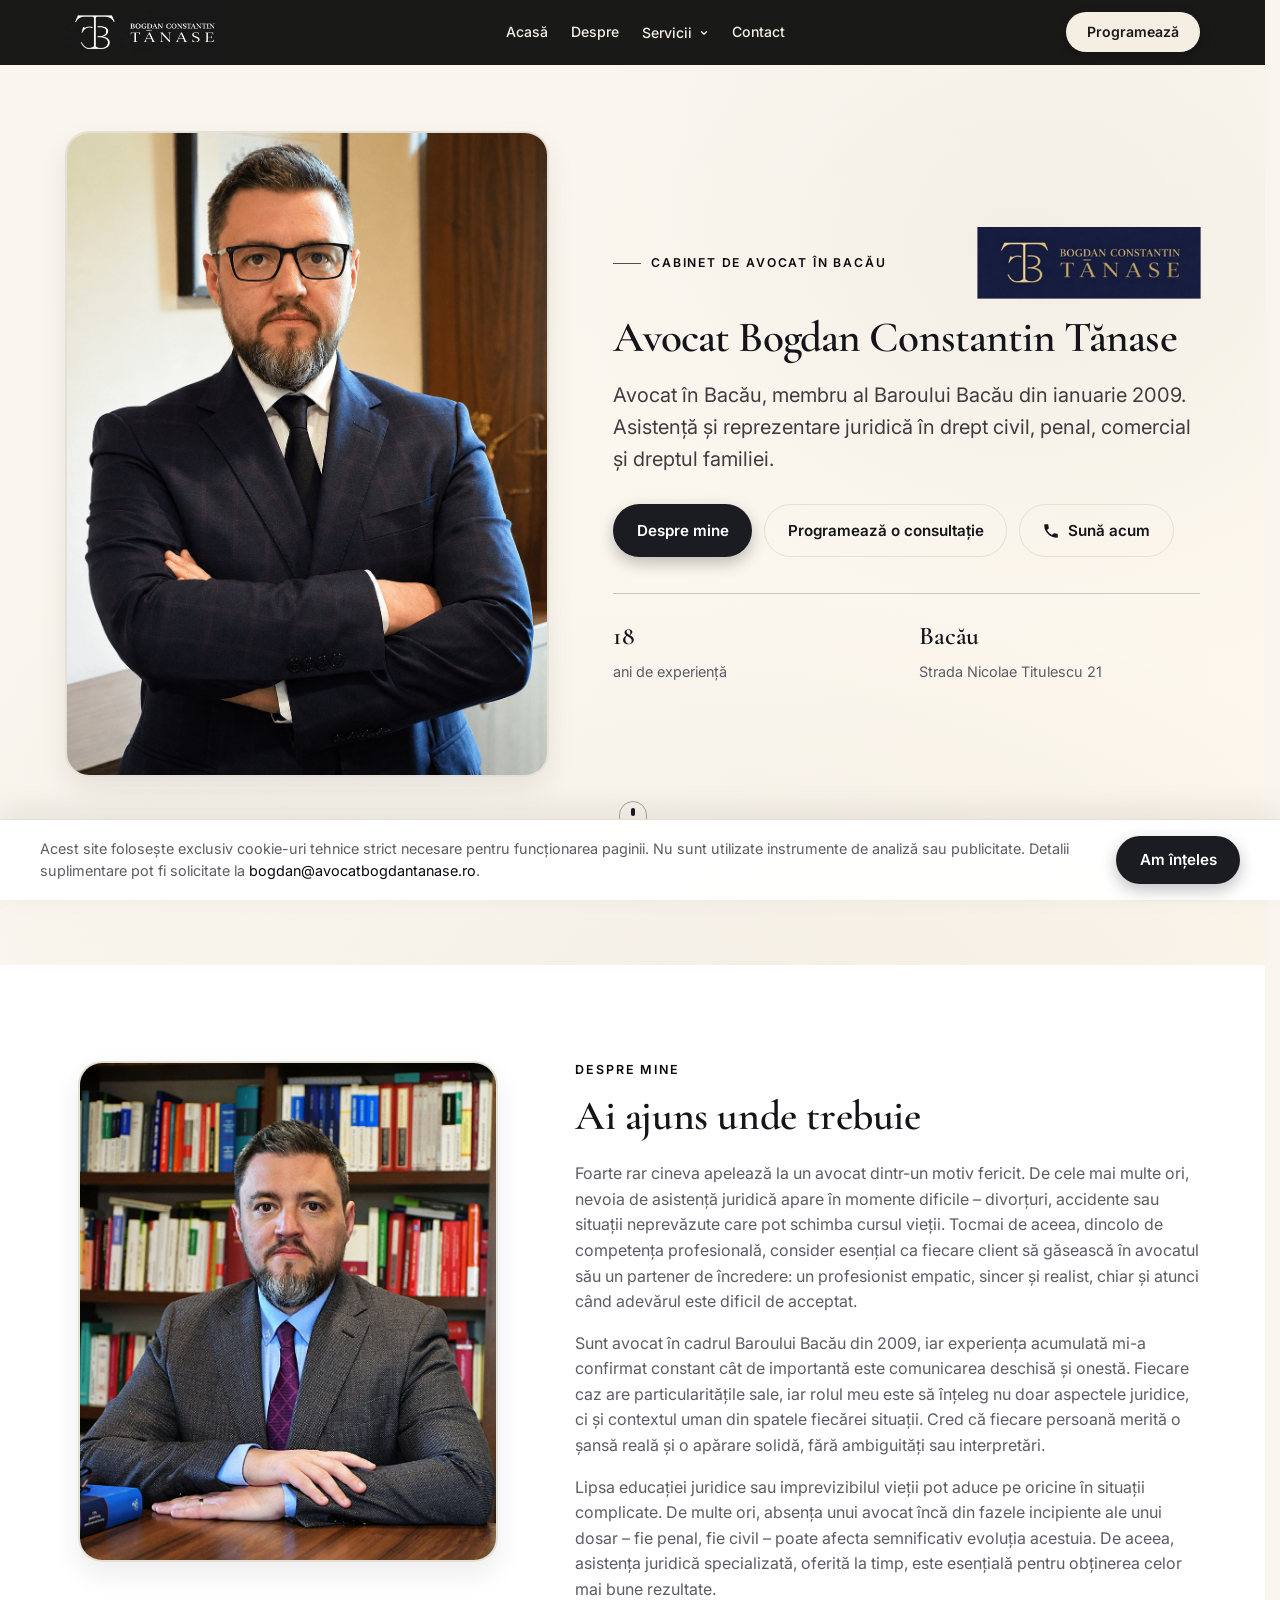
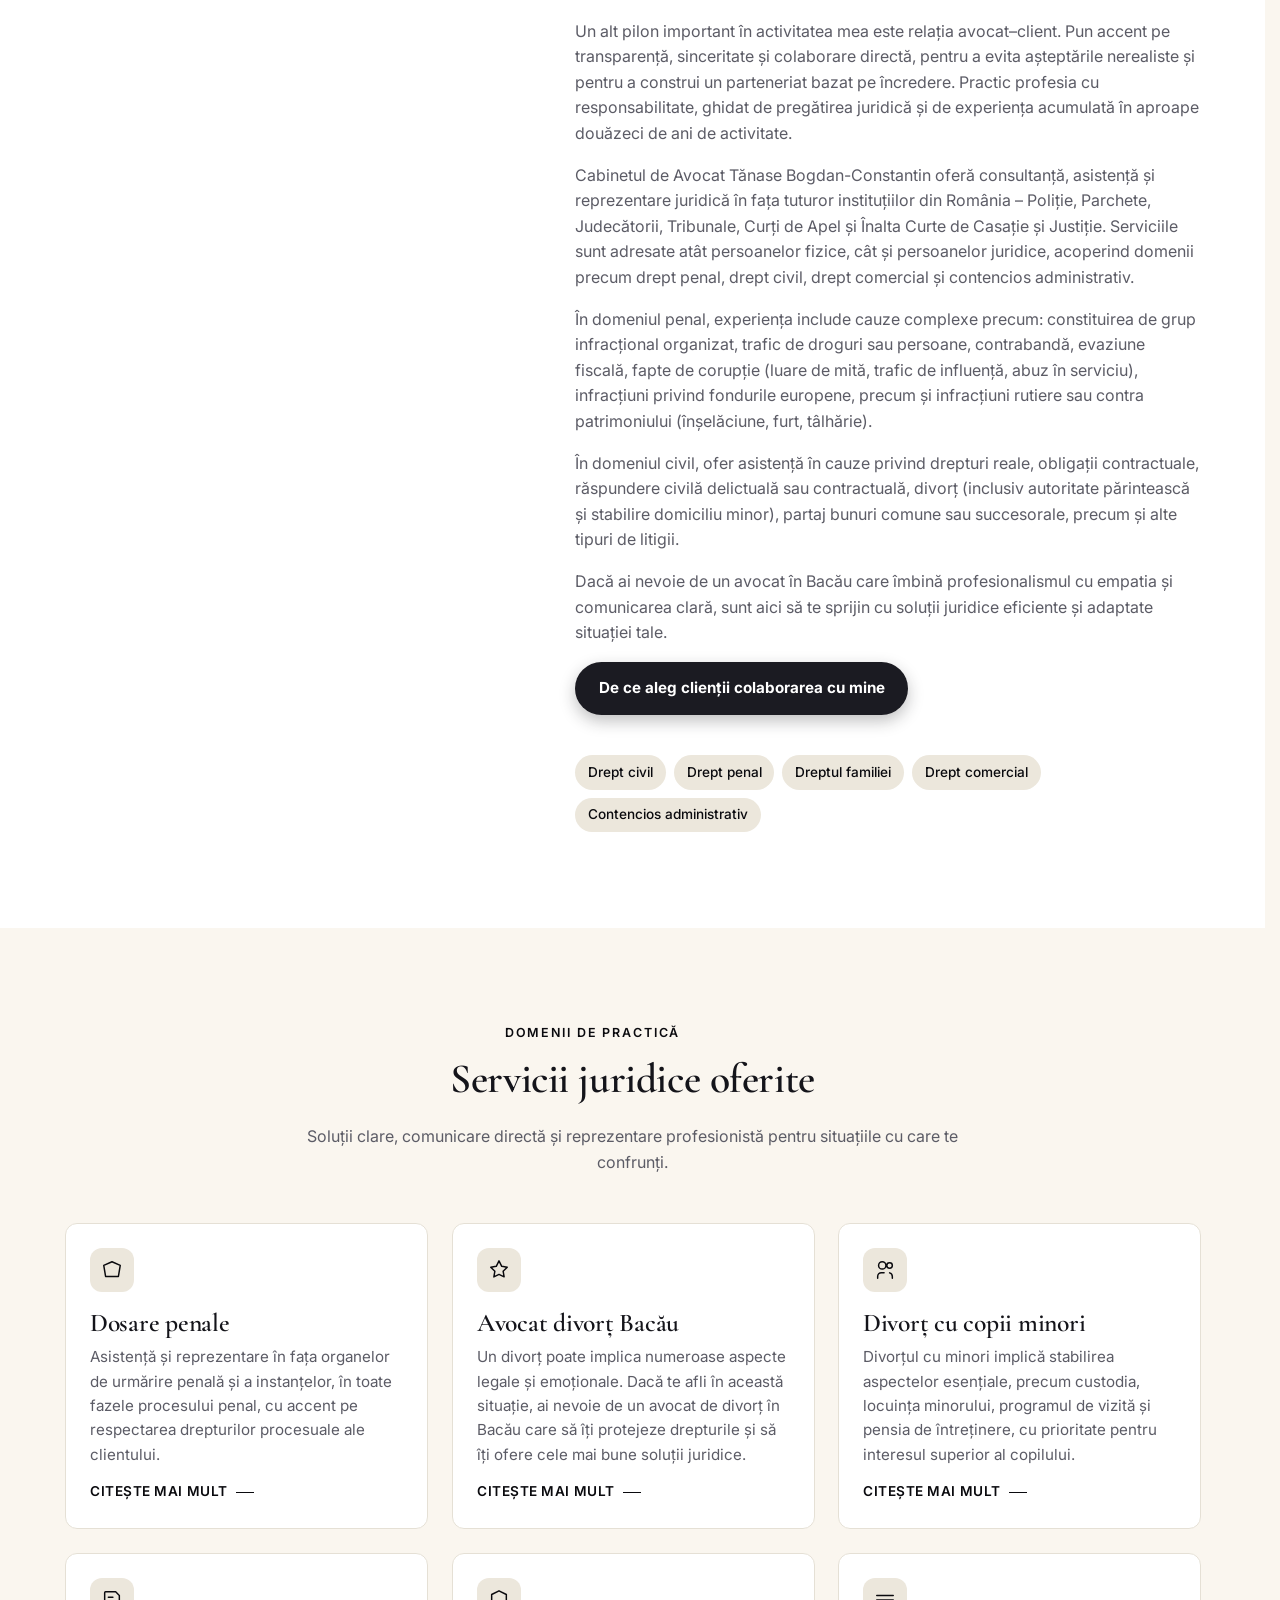
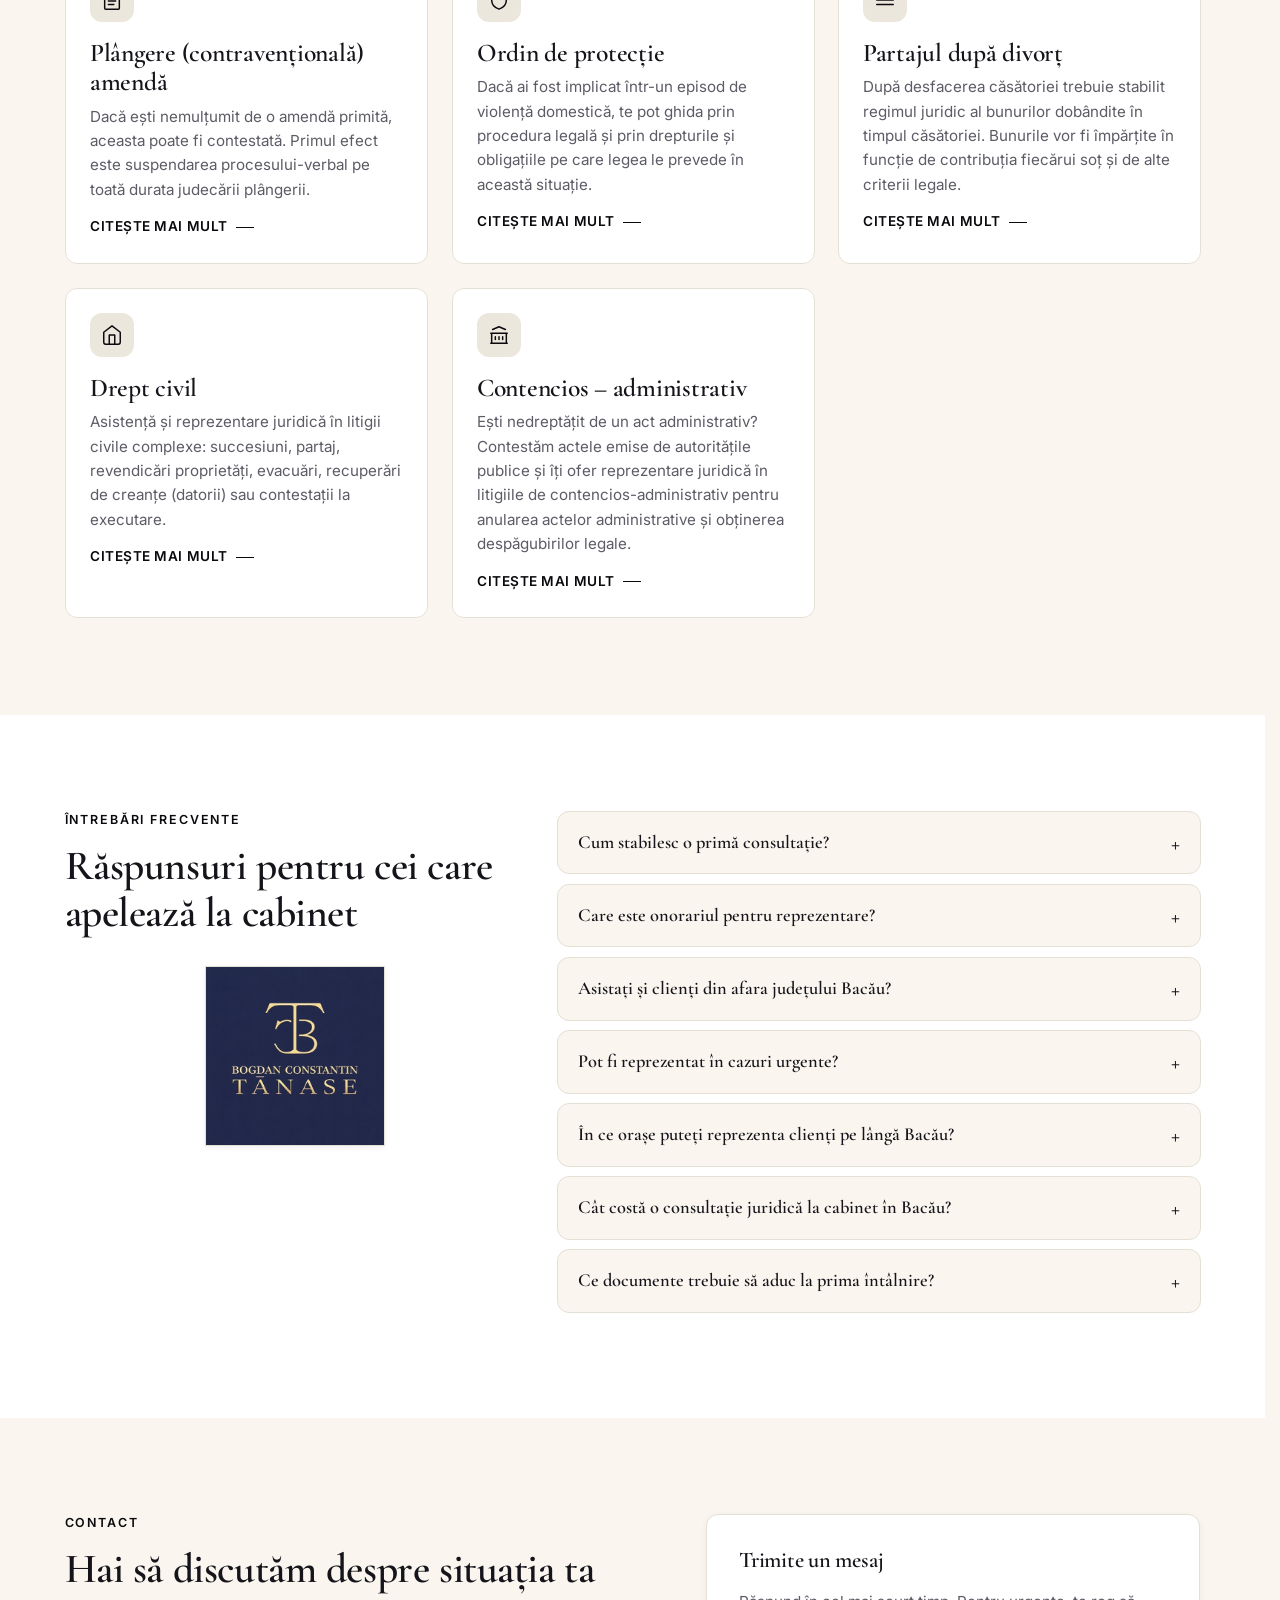
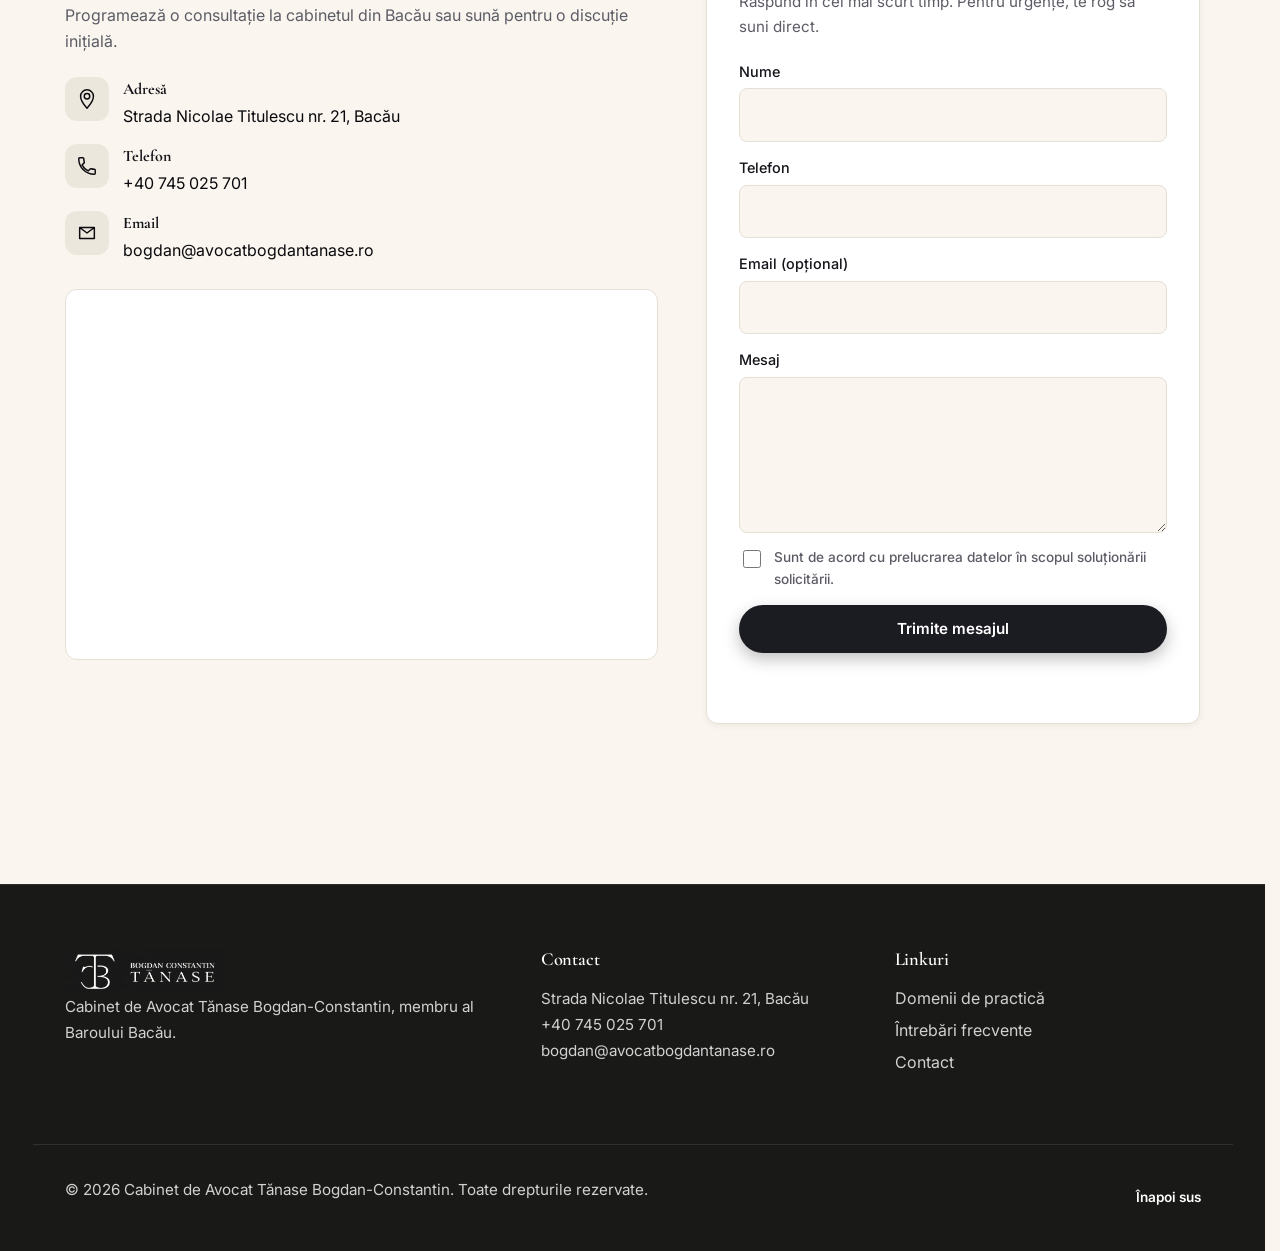
==== commit 6f33f551: "some changes" ====
--- a/index.html
+++ b/index.html
@@ -308,8 +308,8 @@
         </div>
         <div class="hero-content">
           <p class="eyebrow">
-            <img src="assets/img/logo-horizontal.png" alt="Cabinet de Avocat Tănase Bogdan-Constantin" class="hero-logo-inline" width="262" height="85" decoding="async" fetchpriority="high">
             Cabinet de Avocat în Bacău
+            <img src="assets/img/logo-horizontal.png" alt="Cabinet de Avocat Tănase Bogdan-Constantin" class="hero-logo-inline" width="231" height="75" decoding="async" fetchpriority="high">
           </p>
           <h1>Avocat Bogdan Constantin Tănase</h1>
           <p class="lede">Avocat în Bacău, membru al Baroului Bacău din ianuarie 2009. Asistență și reprezentare juridică
--- a/assets/css/styles.css
+++ b/assets/css/styles.css
@@ -62,6 +62,7 @@
   scroll-behavior: smooth;
   scrollbar-gutter: stable;
   -webkit-text-size-adjust: 100%;
+  overflow-x: hidden;
 }
 
 @media (prefers-reduced-motion: reduce) {
@@ -675,31 +676,57 @@
   width: 100%;
   aspect-ratio: 3 / 4;
   object-fit: cover;
+  object-position: center 30%;
   display: block;
 }
 
 .hero-content {
+  width: 100%;
   max-width: 720px;
+  min-width: 0;
 }
 
 .hero-logo-inline {
   display: inline-block;
-  height: clamp(60px, 9.5vw, 85px);
+  vertical-align: middle;
+  height: clamp(40px, 6.5vw, 75px);
   width: auto;
+  max-width: 38%;
+  flex-shrink: 0;
+  object-fit: contain;
+  margin-left: auto;
+  transition: height 0.2s var(--ease);
 }
 
 .hero .eyebrow {
   display: flex;
+  flex-direction: row;
   align-items: center;
-  gap: 0.7rem;
+  gap: clamp(0.35rem, 1.5vw, 0.6rem);
+  font-size: clamp(0.62rem, 1.6vw, 0.76rem);
+  letter-spacing: 0.08em;
+  width: 100%;
+  max-width: 100%;
+  overflow: hidden;
 }
 
 .hero .eyebrow::before {
-  content: "";
-  inline-size: 28px;
-  block-size: 1px;
-  background: currentColor;
-  opacity: 0.7;
+  display: none;
+}
+
+@media (min-width: 640px) {
+  .hero .eyebrow {
+    letter-spacing: 0.15em;
+  }
+
+  .hero .eyebrow::before {
+    display: block;
+    content: "";
+    inline-size: 28px;
+    block-size: 1px;
+    background: currentColor;
+    opacity: 0.7;
+  }
 }
 
 .hero h1 {
@@ -1627,7 +1654,7 @@
   margin-bottom: 1.5rem;
   letter-spacing: -0.02em;
   color: var(--text);
-  font-size: clamp(2rem, 5vw, 3.8rem);
+  font-size: clamp(1.8rem, 3.5vw, 2.8rem);
   line-height: 1.15;
   font-weight: 700;
 }
@@ -1777,6 +1804,146 @@
   justify-content: center;
 }
 
+/* ---------- About Hero Layout ---------- */
+.about-hero {
+  position: relative;
+  padding-block: clamp(1.5rem, 4vw, 3rem);
+}
+
+.about-hero::before {
+  display: none !important;
+}
+
+.about-hero-inner {
+  display: grid;
+  grid-template-columns: 1fr;
+  gap: clamp(1rem, 4vw, 3rem);
+  align-items: center;
+}
+
+.about-hero-portrait {
+  width: 100%;
+  max-width: 320px;
+  margin-inline: auto;
+}
+
+.about-hero-img {
+  width: 100%;
+  aspect-ratio: 3 / 4;
+  object-fit: cover;
+  object-position: center 15%;
+  border-radius: var(--radius);
+  border: 1.5px solid var(--border);
+  box-shadow: var(--shadow-md);
+  transition: transform 0.3s var(--ease), box-shadow 0.3s var(--ease);
+}
+
+.about-hero-img:hover {
+  transform: translateY(-4px);
+  box-shadow: var(--shadow-lg);
+}
+
+.about-hero-content {
+  text-align: center;
+  width: 100%;
+}
+
+.about-hero-content h1,
+.about-hero-content .lede {
+  text-align: center !important;
+  margin-inline: auto !important;
+  max-width: 100% !important;
+}
+
+@media (min-width: 768px) {
+  .about-hero-inner {
+    grid-template-columns: 280px 1fr;
+  }
+
+  .about-hero-content {
+    text-align: left;
+  }
+
+  .about-hero-content h1,
+  .about-hero-content .lede {
+    text-align: left !important;
+    margin-inline: 0 auto !important;
+  }
+
+  .about-hero-content .lede {
+    max-width: 60ch !important;
+  }
+}
+
+@media (min-width: 1024px) {
+  .about-hero-inner {
+    grid-template-columns: 320px 1fr;
+  }
+}
+
+/* ---------- Floating Brand Logo (Bottom Right Monogram) ---------- */
+.floating-logo {
+  position: fixed;
+  right: 15px;
+  bottom: 15px;
+  z-index: 39;
+  display: flex;
+  align-items: center;
+  justify-content: center;
+  width: 48px;
+  height: 48px;
+  border-radius: 50%;
+  background: var(--surface);
+  border: 1.5px solid var(--border);
+  box-shadow: var(--shadow-md);
+  transition: opacity 0.3s var(--ease), transform 0.3s var(--ease), border-color 0.3s var(--ease), background 0.3s var(--ease);
+  pointer-events: auto;
+}
+
+.floating-logo img {
+  display: block;
+  width: 22px;
+  height: auto;
+  opacity: 0.85;
+  filter: var(--logo-filter, none);
+  transition: opacity 0.3s var(--ease), transform 0.3s var(--ease);
+}
+
+.floating-logo:hover {
+  transform: translateY(-2px);
+  border-color: var(--accent);
+  background: color-mix(in oklab, var(--accent-soft) 25%, var(--surface));
+}
+
+.floating-logo:hover img {
+  opacity: 1;
+  transform: scale(1.08);
+}
+
+/* Sibling combinator to shift FAB stack up when floating logo is present */
+.floating-logo ~ .fab-stack {
+  bottom: 74px;
+  right: 12px;
+}
+
+@media (max-width: 768px) {
+  .floating-logo {
+    right: 12px;
+    bottom: 12px;
+    width: 42px;
+    height: 42px;
+  }
+
+  .floating-logo img {
+    width: 19px;
+  }
+
+  .floating-logo ~ .fab-stack {
+    bottom: 64px;
+    right: 6px;
+  }
+}
+
 /* ---------- Print ---------- */
 @media print {
 
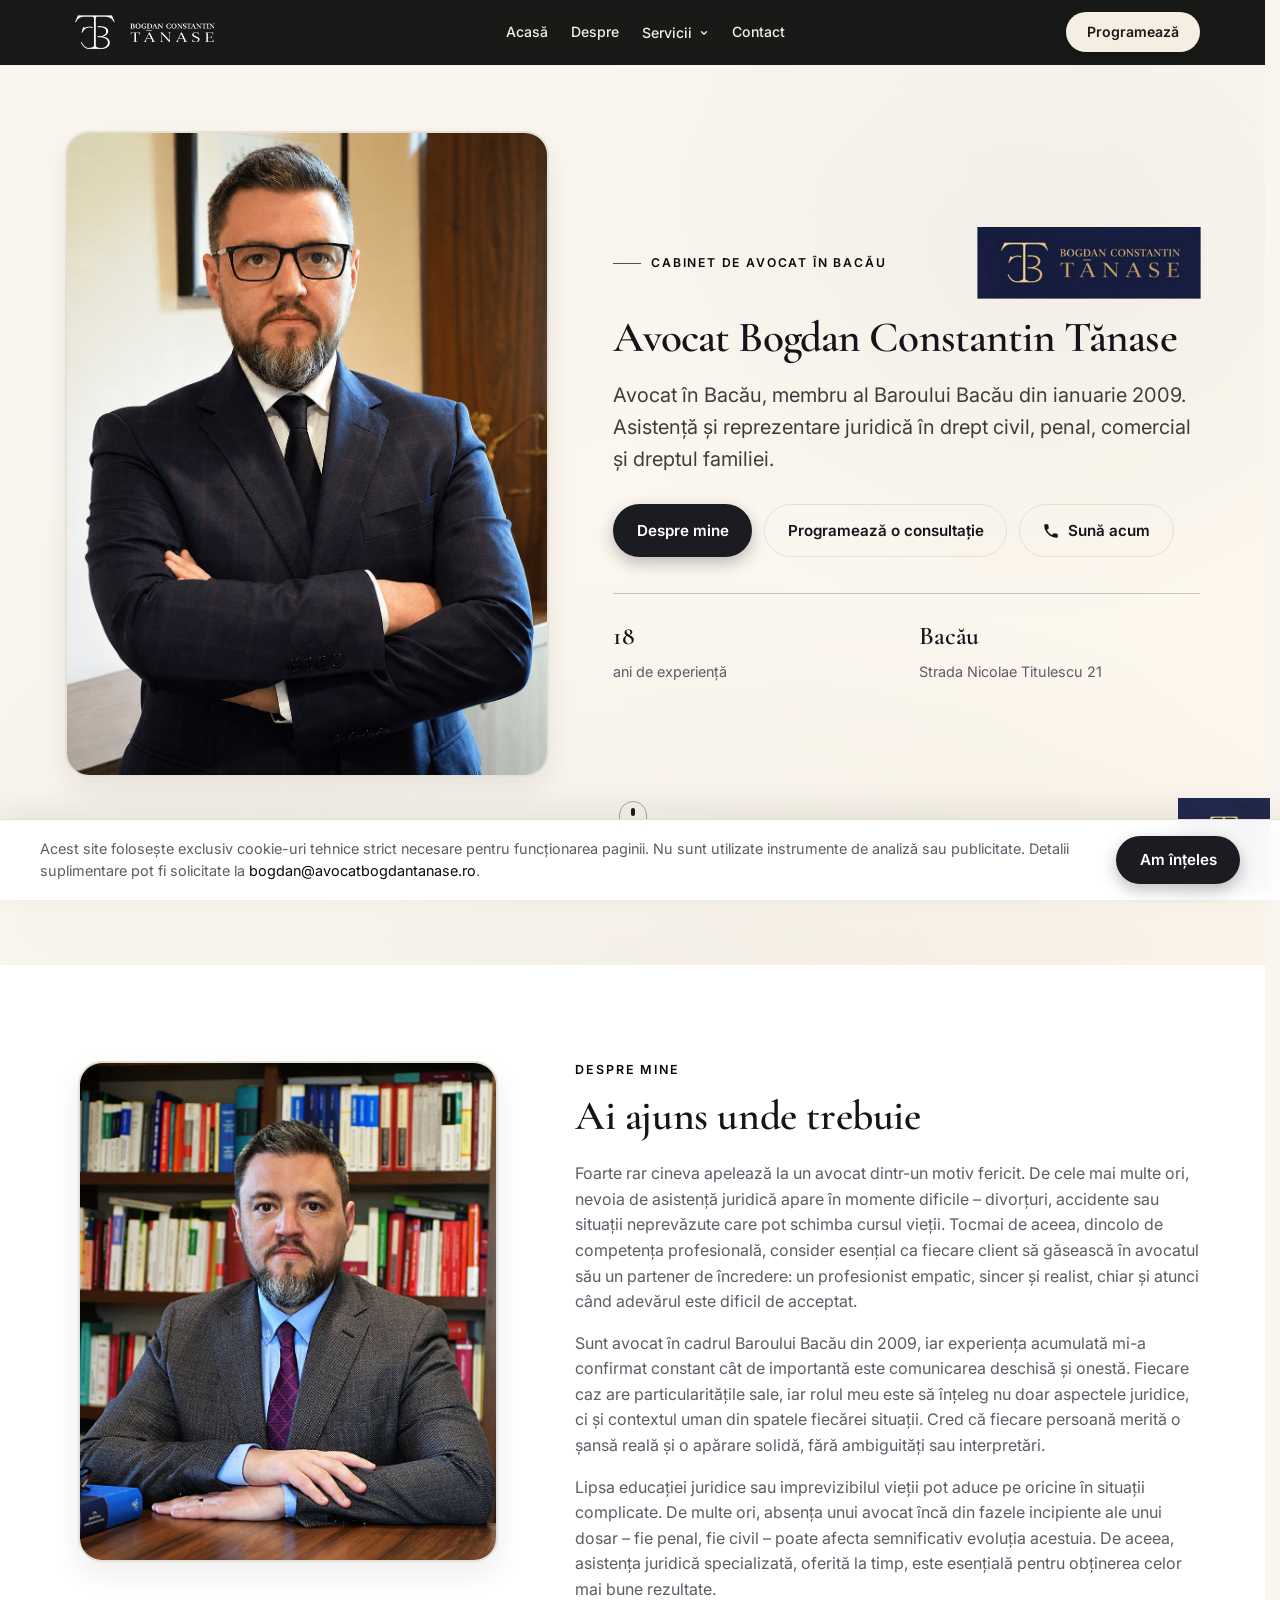
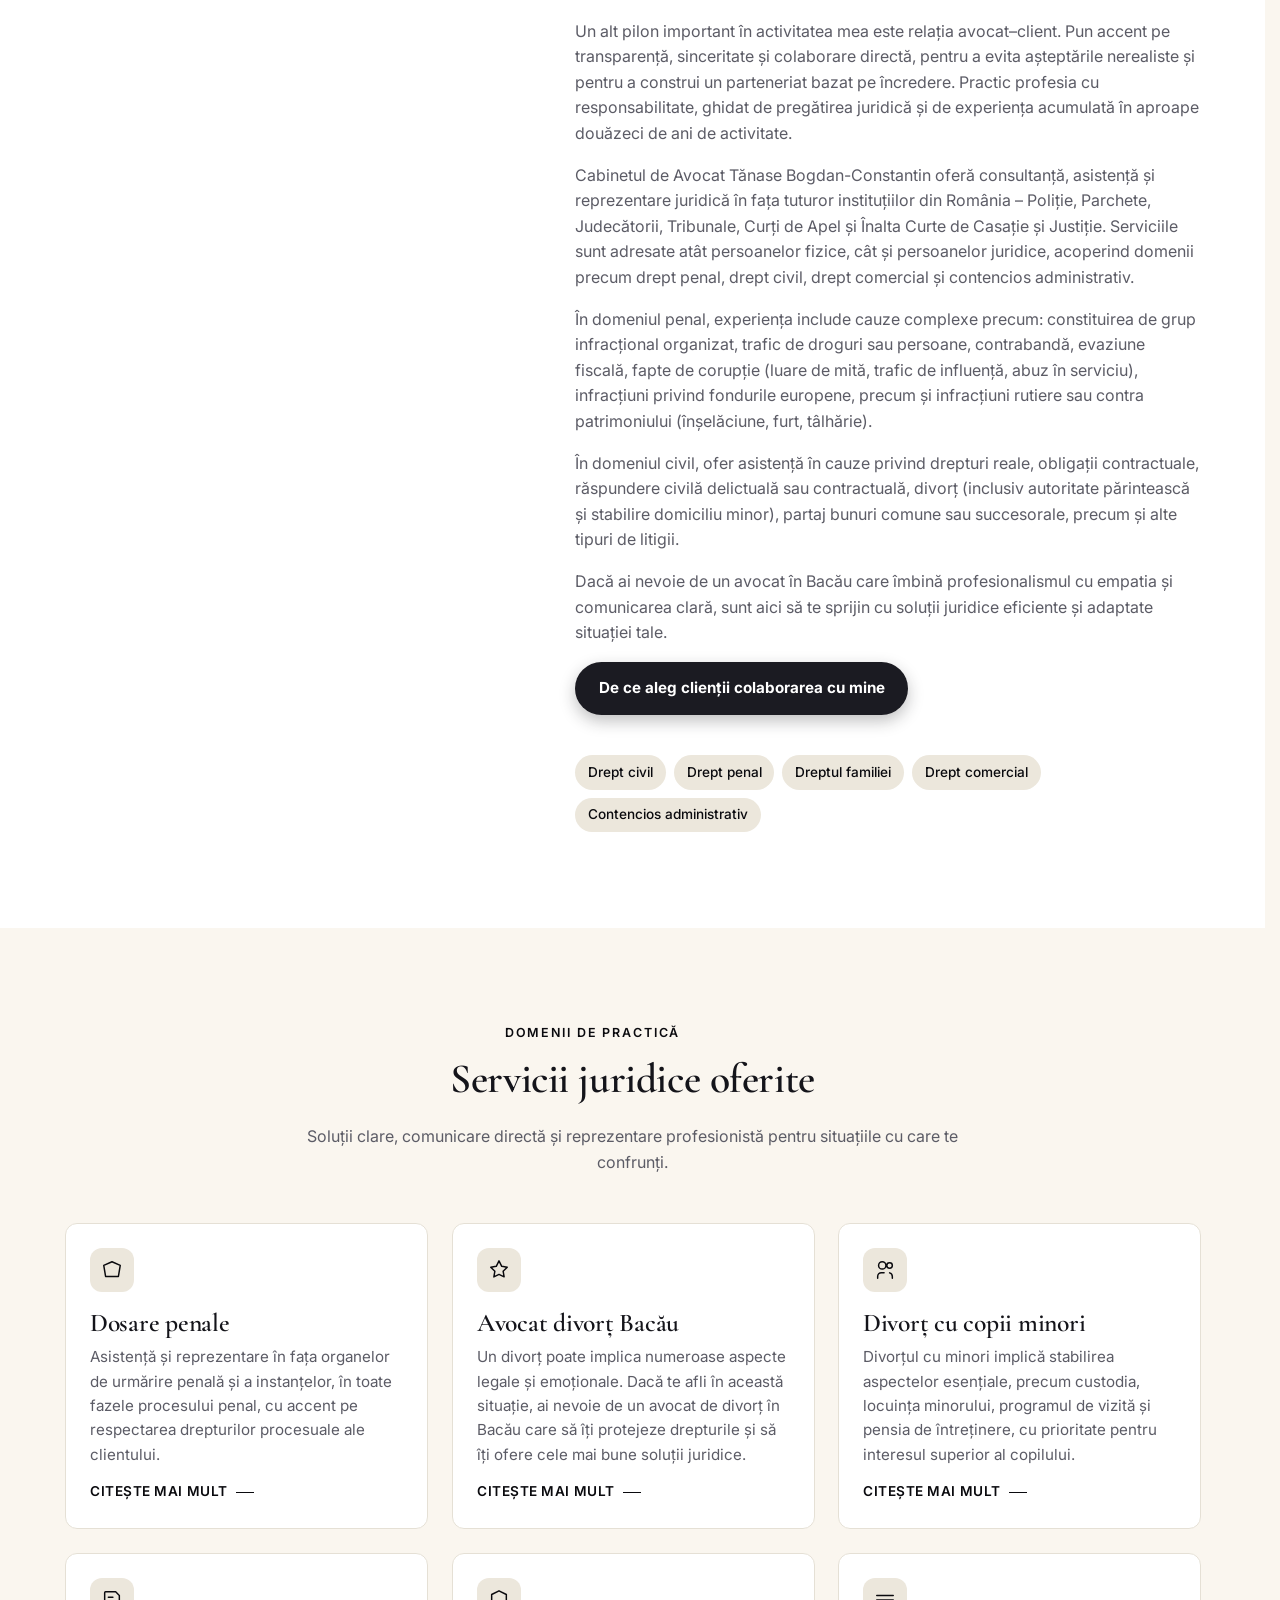
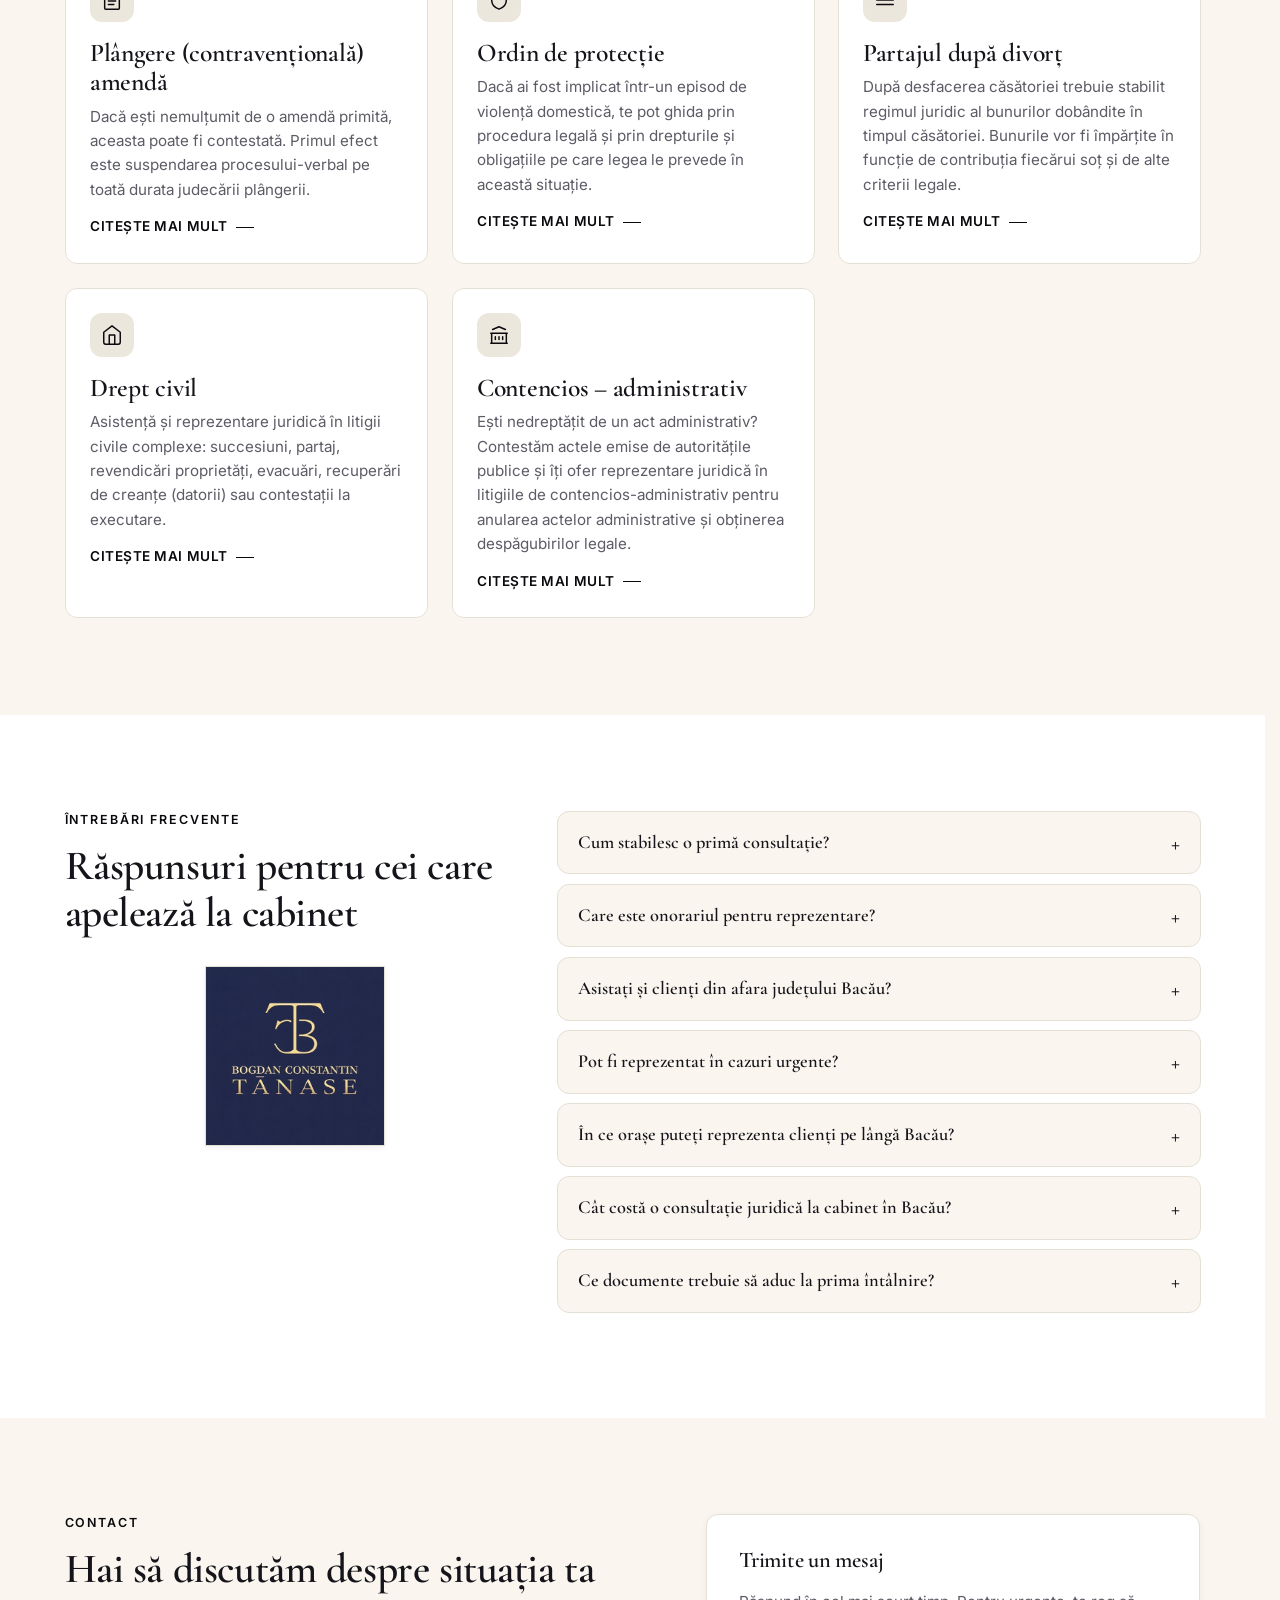
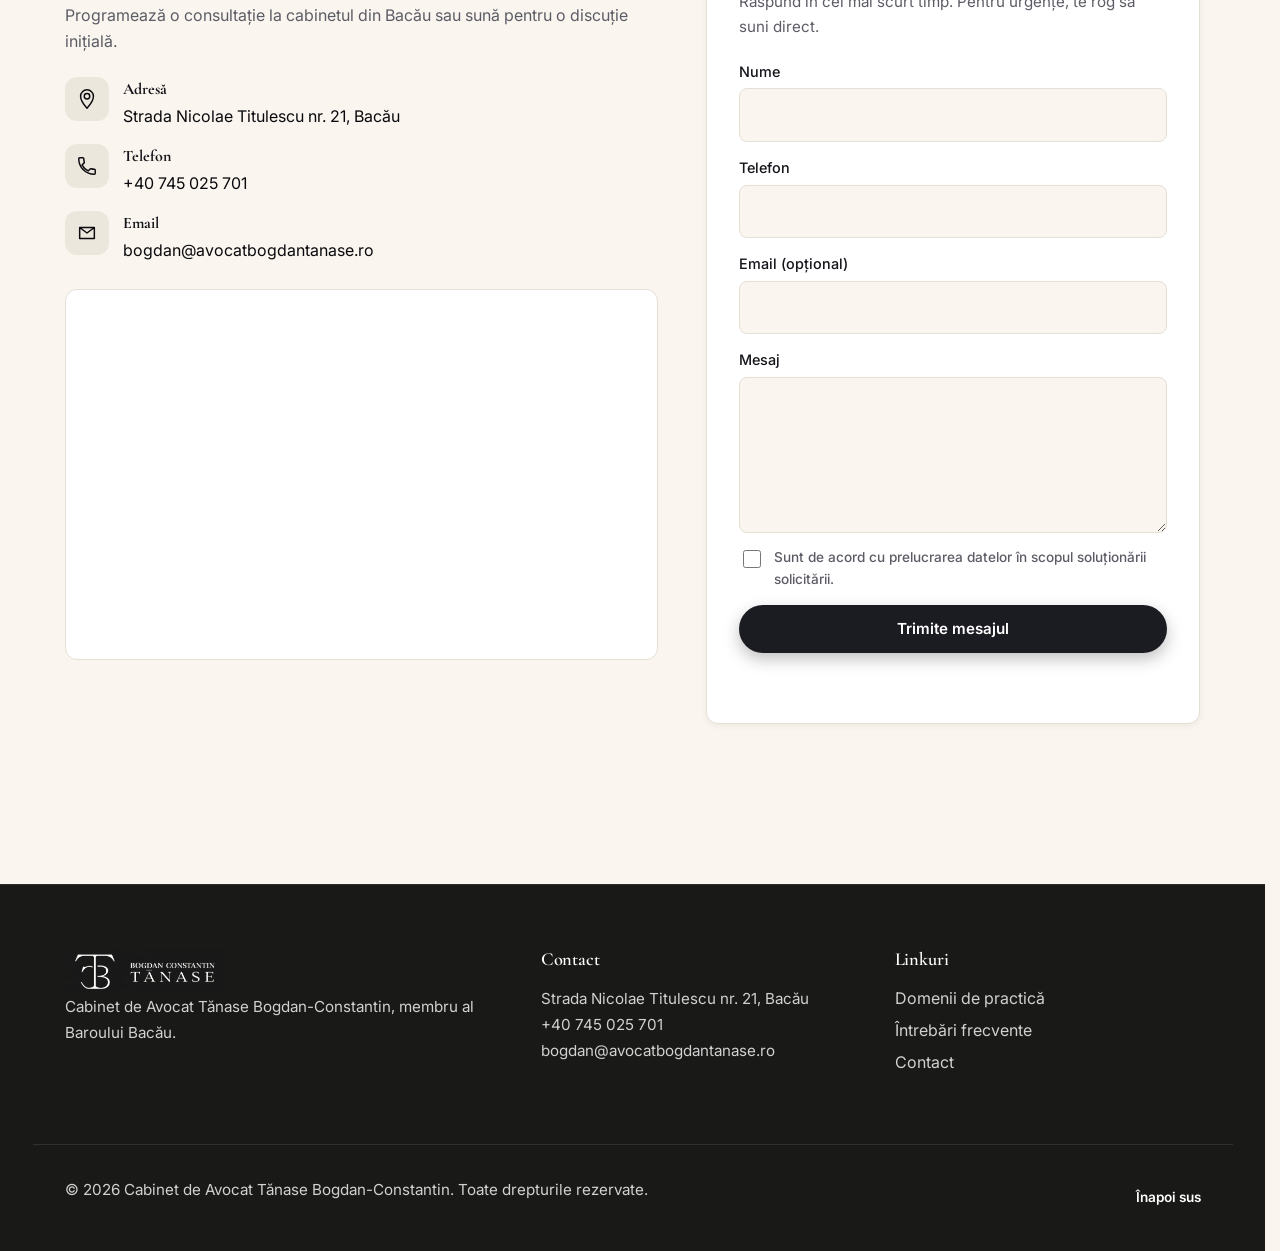
==== commit c0168059: "some changes" ====
--- a/index.html
+++ b/index.html
@@ -631,6 +631,10 @@
 
   </main>
 
+  <a class="floating-logo" href="index.html" aria-label="Acasă">
+    <img src="assets/img/logo-monogram.png" alt="Monogramă Cabinet de Avocat Tănase" width="48" height="48" decoding="async">
+  </a>
+
   <div class="fab-stack" aria-label="Acțiuni rapide">
     <a class="fab fab-whatsapp" href="https://wa.me/40745025701" target="_blank" rel="noopener"
       aria-label="Scrie pe WhatsApp">
--- a/assets/css/styles.css
+++ b/assets/css/styles.css
@@ -1884,63 +1884,45 @@
 /* ---------- Floating Brand Logo (Bottom Right Monogram) ---------- */
 .floating-logo {
   position: fixed;
-  right: 15px;
-  bottom: 15px;
+  right: 10px;
+  bottom: 10px;
   z-index: 39;
-  display: flex;
-  align-items: center;
-  justify-content: center;
-  width: 48px;
-  height: 48px;
-  border-radius: 50%;
-  background: var(--surface);
-  border: 1.5px solid var(--border);
-  box-shadow: var(--shadow-md);
-  transition: opacity 0.3s var(--ease), transform 0.3s var(--ease), border-color 0.3s var(--ease), background 0.3s var(--ease);
+  display: block;
+  transition: transform 0.3s var(--ease);
   pointer-events: auto;
 }
 
 .floating-logo img {
   display: block;
-  width: 22px;
+  width: 92px;
   height: auto;
-  opacity: 0.85;
+  opacity: 1;
   filter: var(--logo-filter, none);
-  transition: opacity 0.3s var(--ease), transform 0.3s var(--ease);
 }
 
 .floating-logo:hover {
-  transform: translateY(-2px);
-  border-color: var(--accent);
-  background: color-mix(in oklab, var(--accent-soft) 25%, var(--surface));
-}
-
-.floating-logo:hover img {
-  opacity: 1;
-  transform: scale(1.08);
+  transform: translateY(-3px);
 }
 
 /* Sibling combinator to shift FAB stack up when floating logo is present */
 .floating-logo ~ .fab-stack {
-  bottom: 74px;
-  right: 12px;
+  bottom: 112px;
+  right: 16px;
 }
 
 @media (max-width: 768px) {
   .floating-logo {
-    right: 12px;
-    bottom: 12px;
-    width: 42px;
-    height: 42px;
+    right: 10px;
+    bottom: 10px;
   }
 
   .floating-logo img {
-    width: 19px;
+    width: 72px;
   }
 
   .floating-logo ~ .fab-stack {
-    bottom: 64px;
-    right: 6px;
+    bottom: 92px;
+    right: 10px;
   }
 }
 
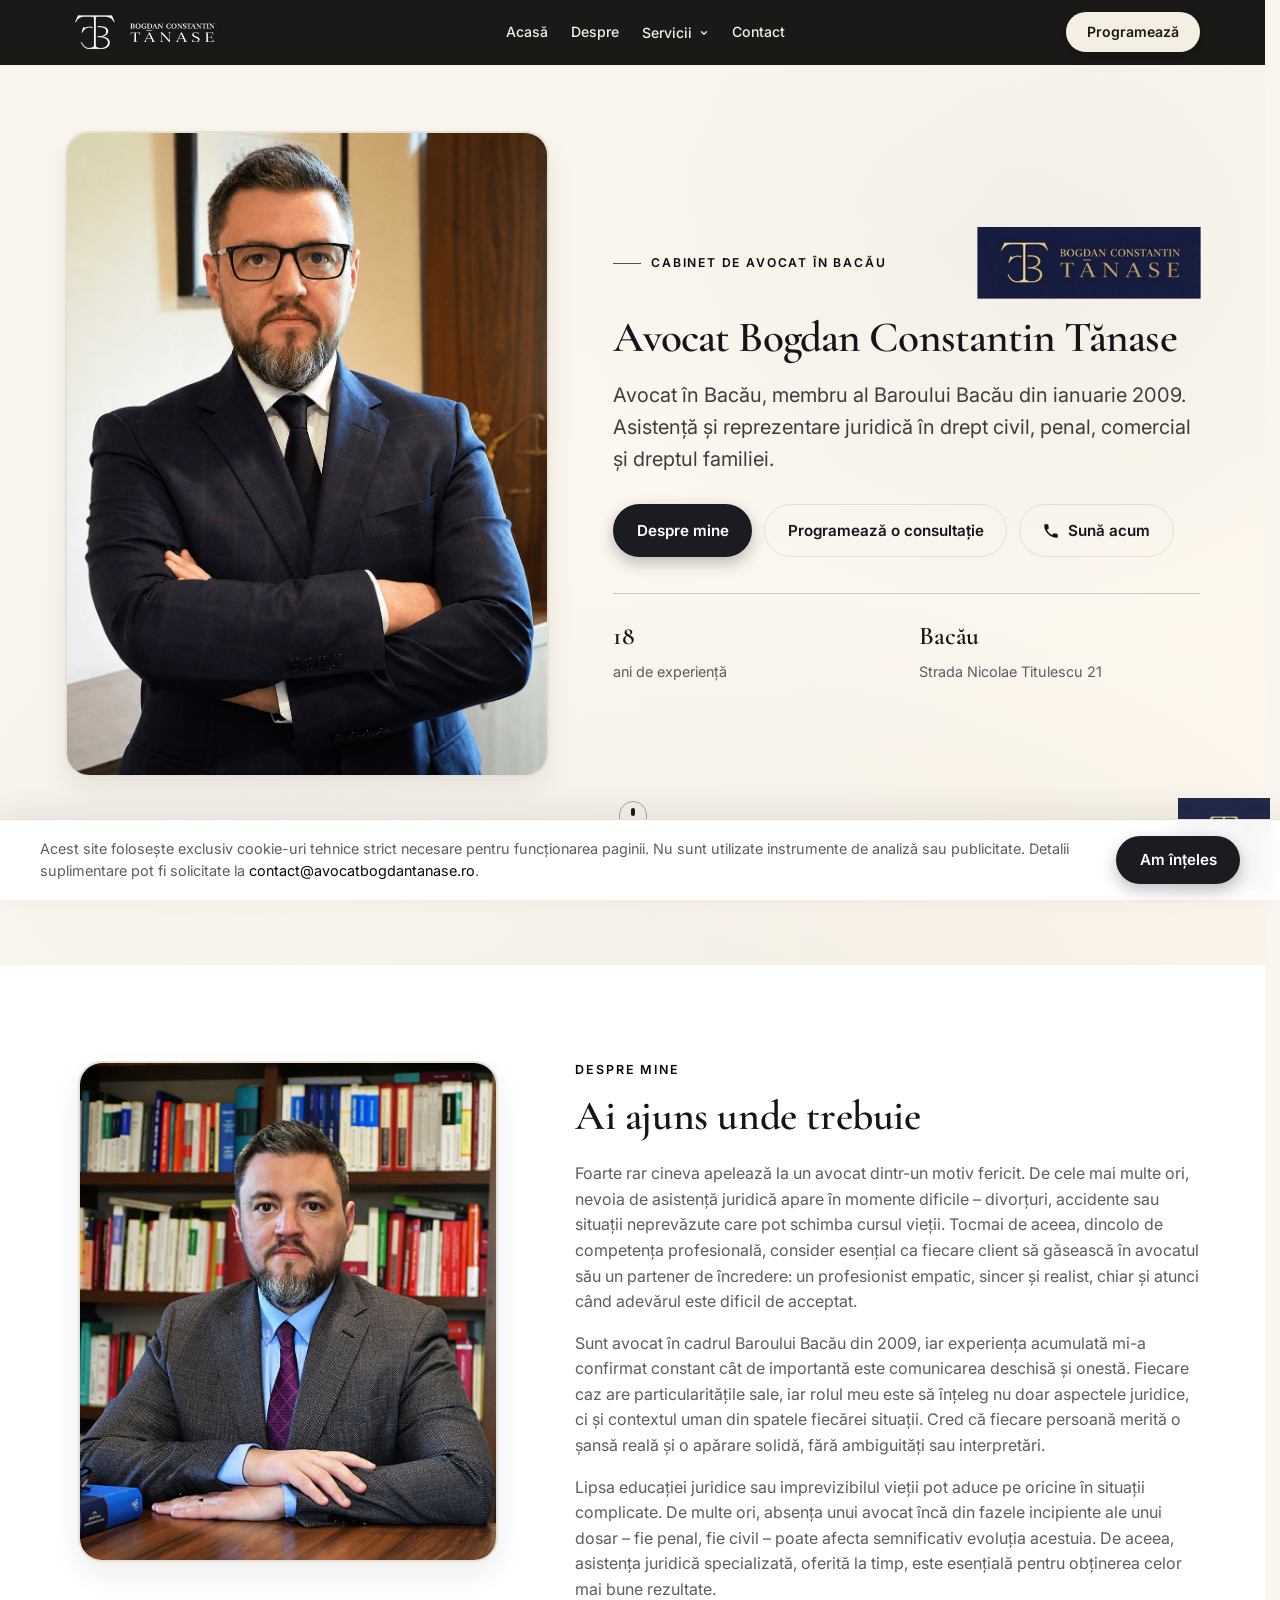
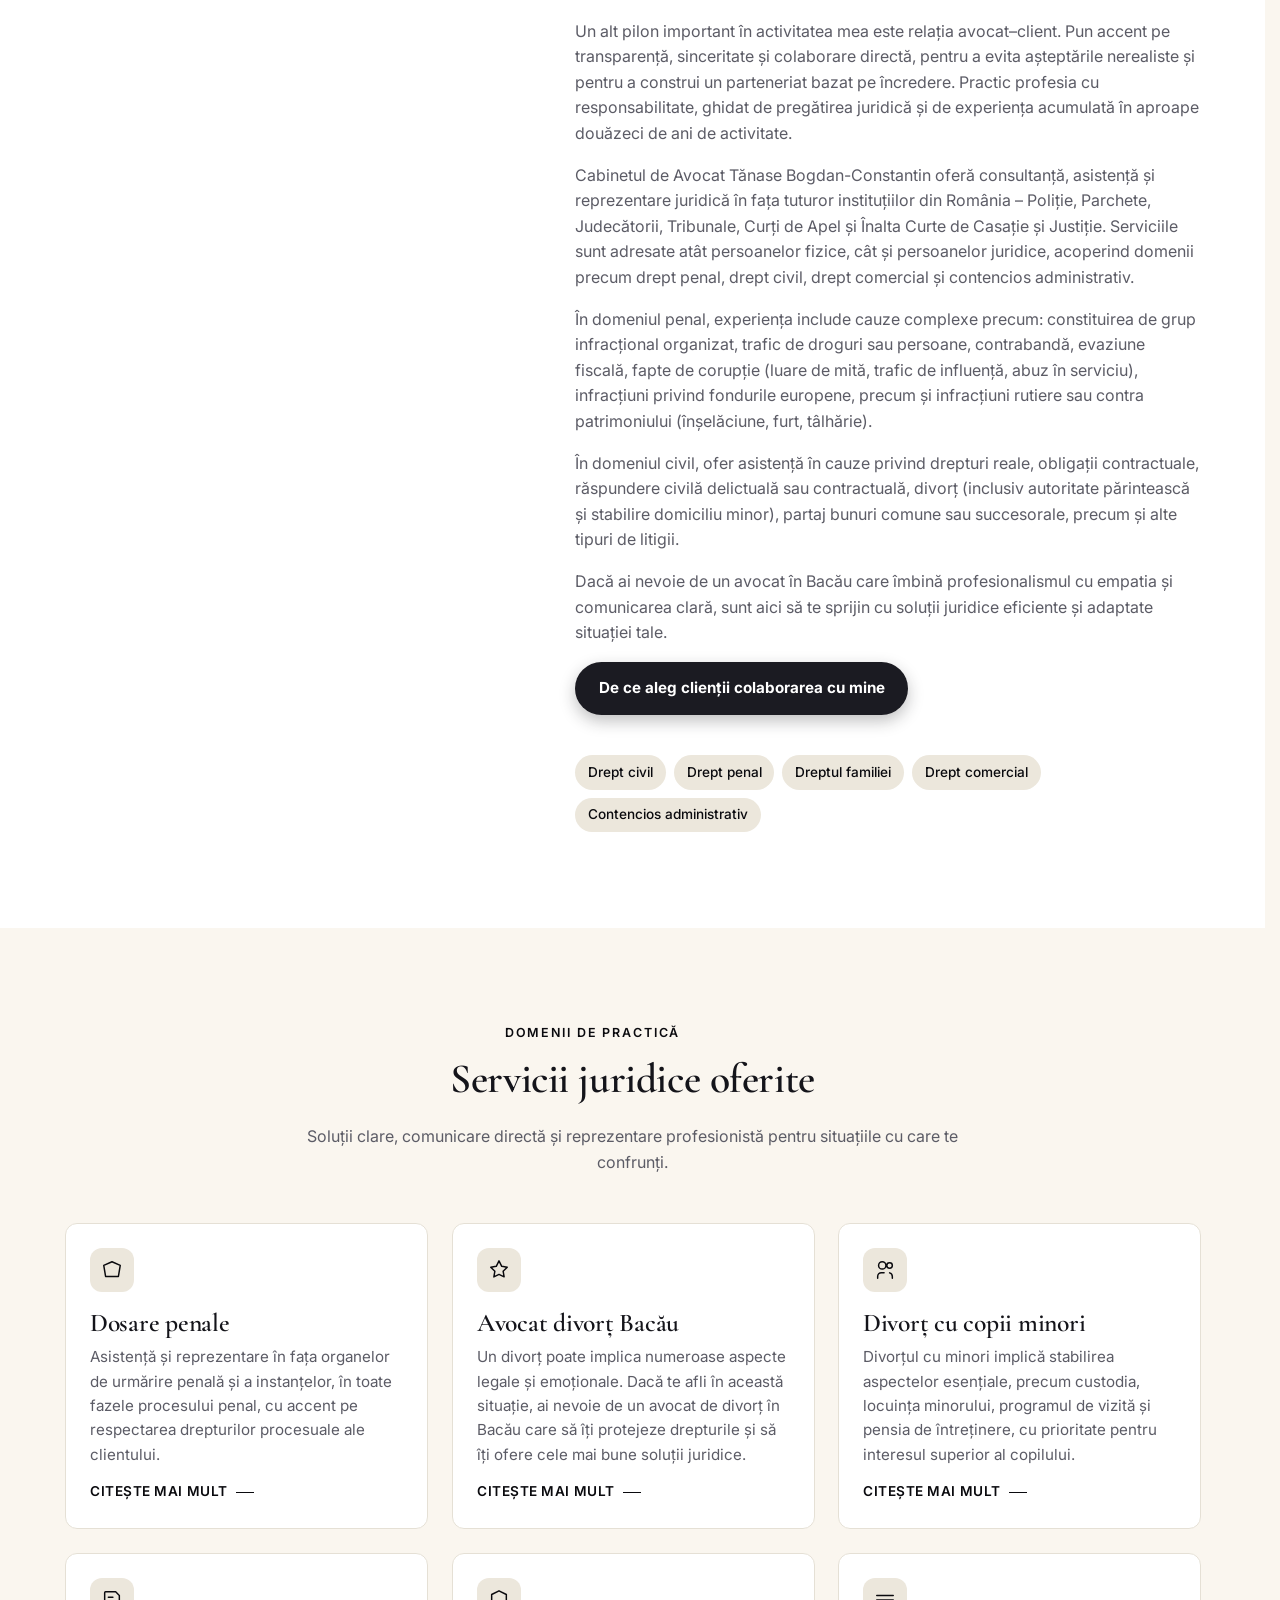
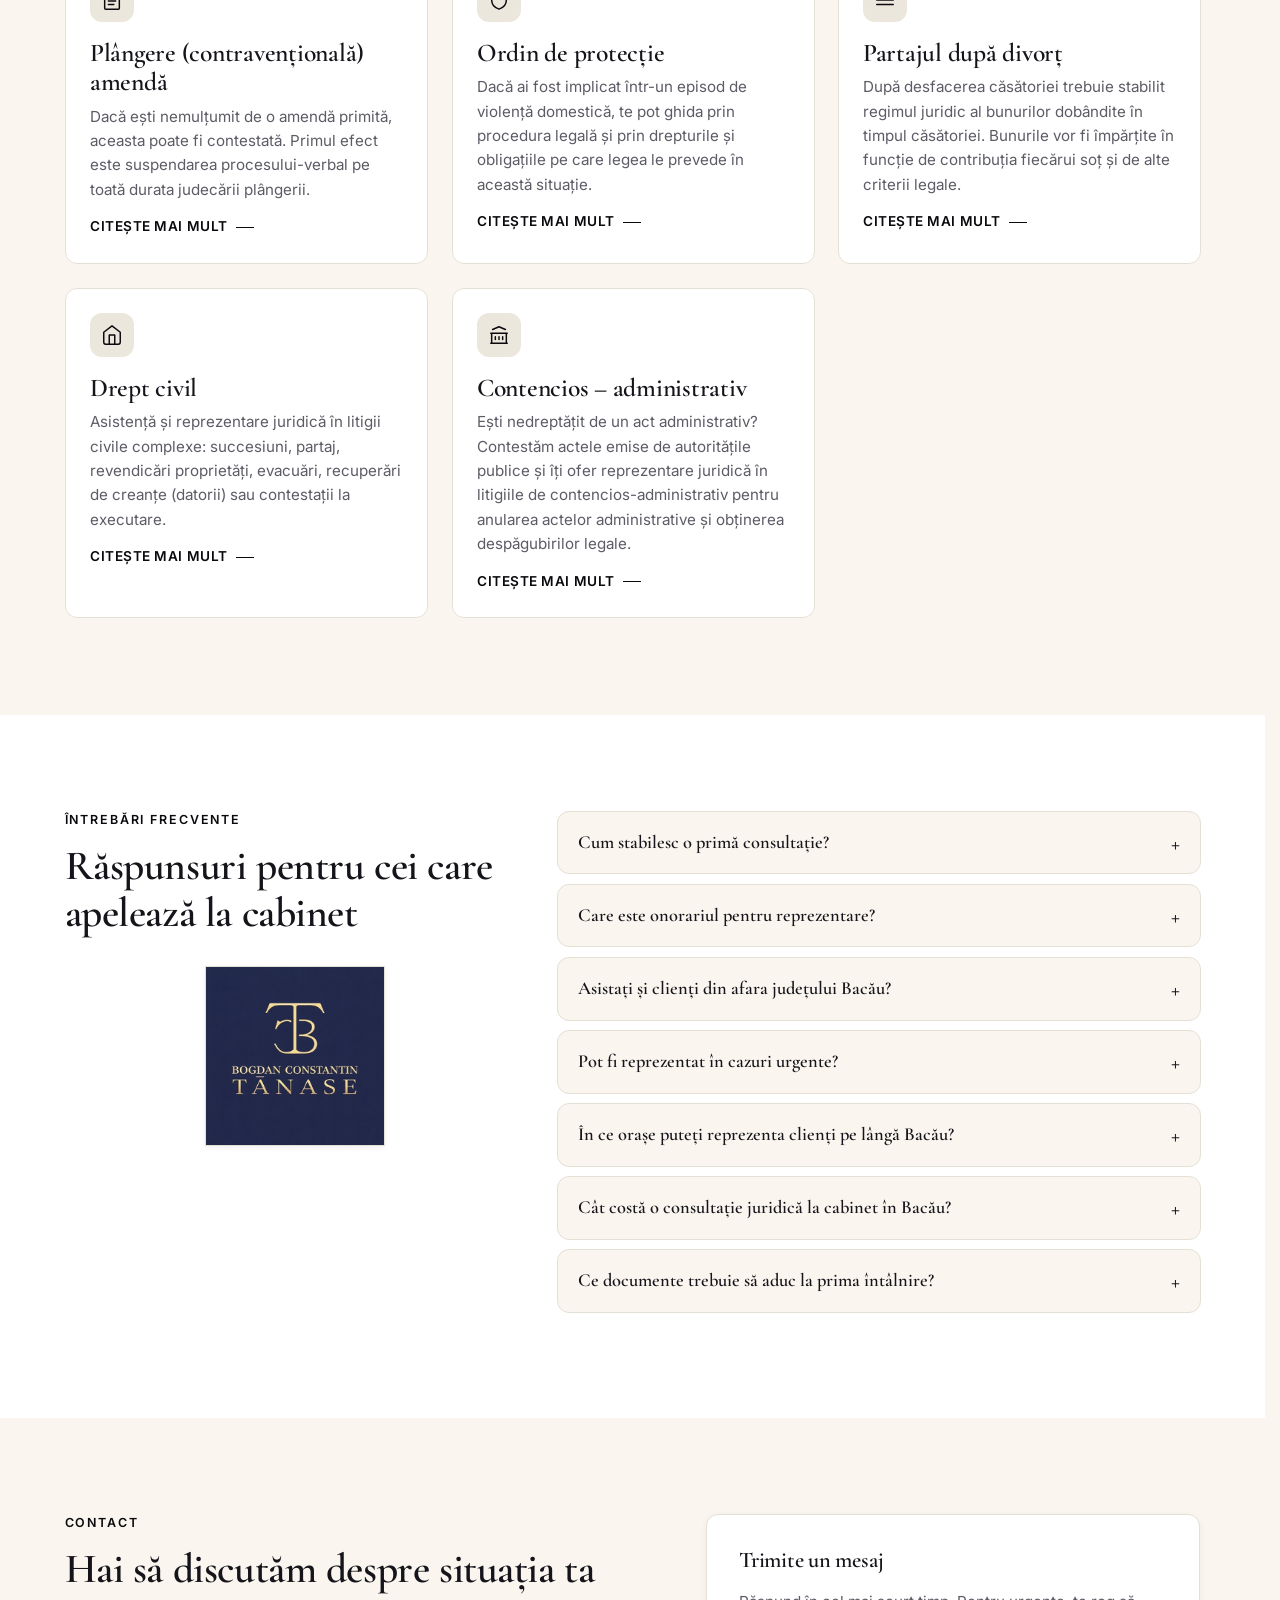
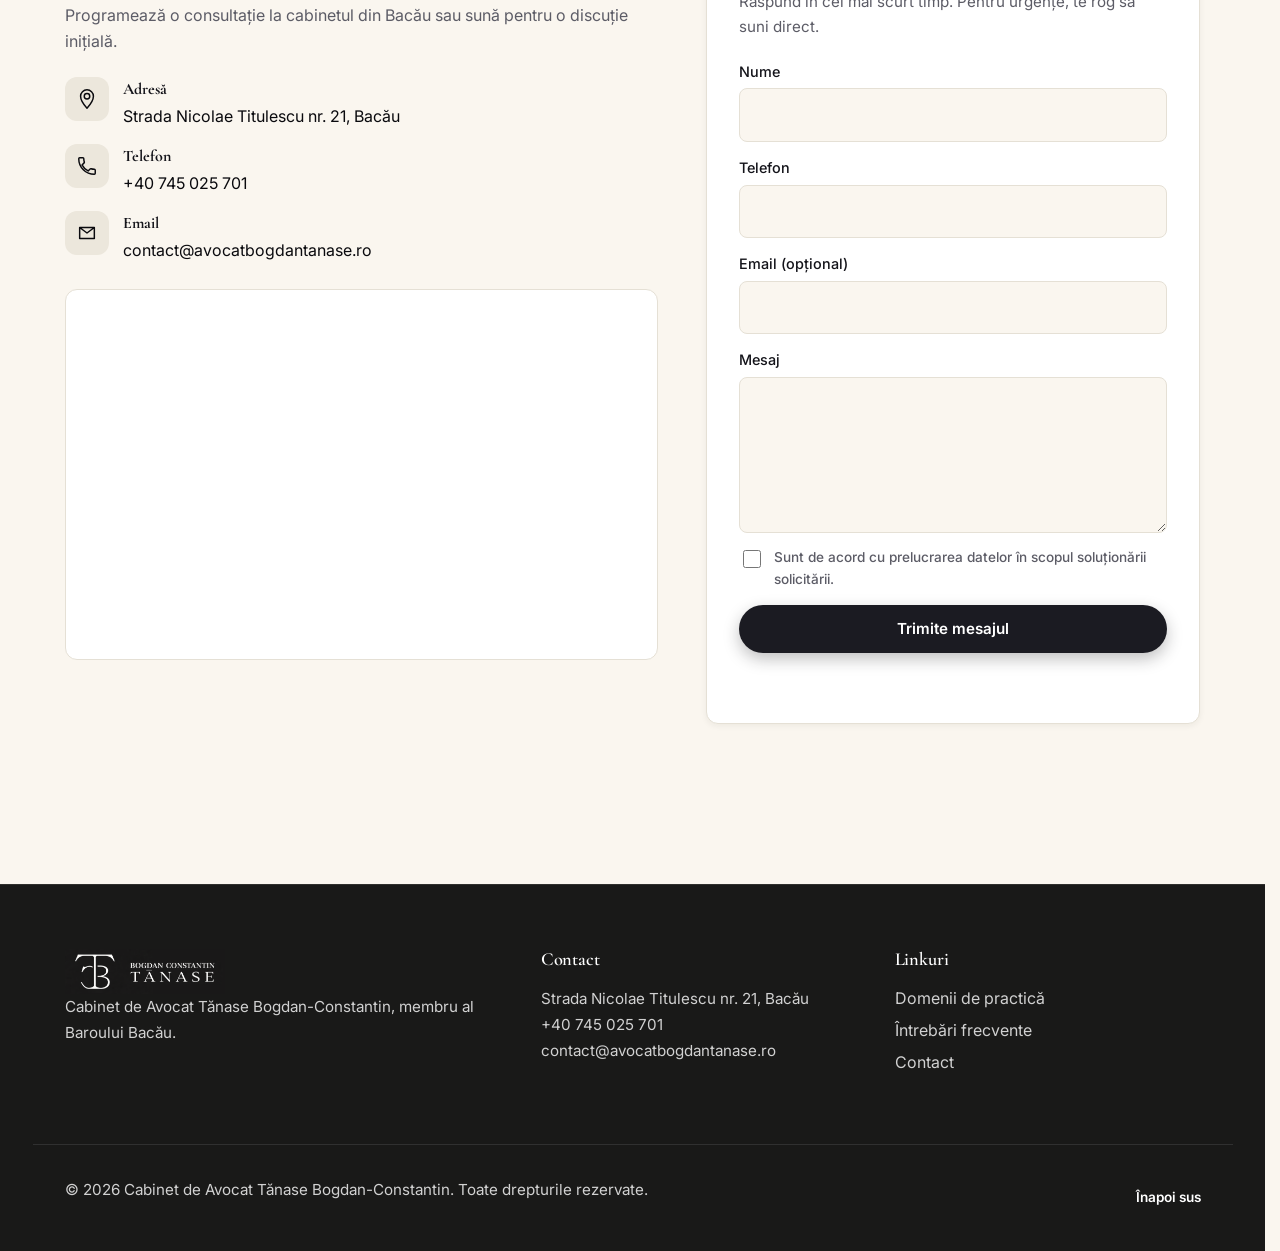
==== commit 85a21109: "update email address" ====
--- a/index.html
+++ b/index.html
@@ -63,7 +63,7 @@
       "image": "https://www.avocatbogdantanase.ro/assets/img/avocat-bogdan-tanase.png",
       "url": "https://www.avocatbogdantanase.ro/",
       "telephone": "+40745025701",
-      "email": "bogdan@avocatbogdantanase.ro",
+      "email": "contact@avocatbogdantanase.ro",
       "memberOf": { "@type": "Organization", "name": "Baroul Bacău" },
       "address": {
         "@type": "PostalAddress",
@@ -108,7 +108,7 @@
       "logo": "https://www.avocatbogdantanase.ro/assets/img/logo.png",
       "url": "https://www.avocatbogdantanase.ro/",
       "telephone": "+40745025701",
-      "email": "bogdan@avocatbogdantanase.ro",
+      "email": "contact@avocatbogdantanase.ro",
       "priceRange": "$$",
       "currenciesAccepted": "RON",
       "paymentAccepted": "Numerar, Transfer bancar",
@@ -259,6 +259,7 @@
               <li><a href="servicii/dosare-penale.html">Dosare penale</a></li>
               <li><a href="servicii/plangere-contraventionala.html">Plângere contravențională</a></li>
               <li><a href="servicii/ordin-de-protectie.html">Ordin de protecție</a></li>
+              <li><a href="servicii/contencios-administrativ.html">Contencios administrativ</a></li>
               <li><a href="servicii/drept-civil.html">Drept civil</a></li>
             </ul>
           </li>
@@ -480,7 +481,7 @@
                 <path d="M3 21h18M3 10h18M5 6l7-3 7 3M4 10v11M20 10v11M8 14v3M12 14v3M16 14v3" />
               </svg>
             </div>
-            <h3><a class="card-stretched" href="#contact">Contencios – administrativ</a></h3>
+            <h3><a class="card-stretched" href="servicii/contencios-administrativ.html">Contencios – administrativ</a></h3>
             <p>Ești nedreptățit de un act administrativ? Contestăm actele emise de autoritățile publice și îți ofer reprezentare juridică în litigiile de contencios-administrativ pentru anularea actelor administrative și obținerea despăgubirilor legale.</p>
             <span class="card-link" aria-hidden="true">Citește mai mult</span>
           </article>
@@ -583,7 +584,7 @@
               </span>
               <div>
                 <strong>Email</strong>
-                <a href="mailto:bogdan@avocatbogdantanase.ro">bogdan@avocatbogdantanase.ro</a>
+                <a href="mailto:contact@avocatbogdantanase.ro">contact@avocatbogdantanase.ro</a>
               </div>
             </li>
           </ul>
@@ -658,7 +659,7 @@
       <p>
         Acest site folosește exclusiv cookie-uri tehnice strict necesare pentru funcționarea paginii.
         Nu sunt utilizate instrumente de analiză sau publicitate. Detalii suplimentare pot fi solicitate la
-        <a href="mailto:bogdan@avocatbogdantanase.ro">bogdan@avocatbogdantanase.ro</a>.
+        <a href="mailto:contact@avocatbogdantanase.ro">contact@avocatbogdantanase.ro</a>.
       </p>
       <div class="cookie-actions">
         <button class="btn btn-primary" type="button" data-cookie-accept>Am înțeles</button>
@@ -677,7 +678,7 @@
         <p>
           Strada Nicolae Titulescu nr. 21, Bacău<br>
           <a href="tel:+40745025701">+40 745 025 701</a><br>
-          <a href="mailto:bogdan@avocatbogdantanase.ro">bogdan@avocatbogdantanase.ro</a>
+          <a href="mailto:contact@avocatbogdantanase.ro">contact@avocatbogdantanase.ro</a>
         </p>
       </div>
       <div>
